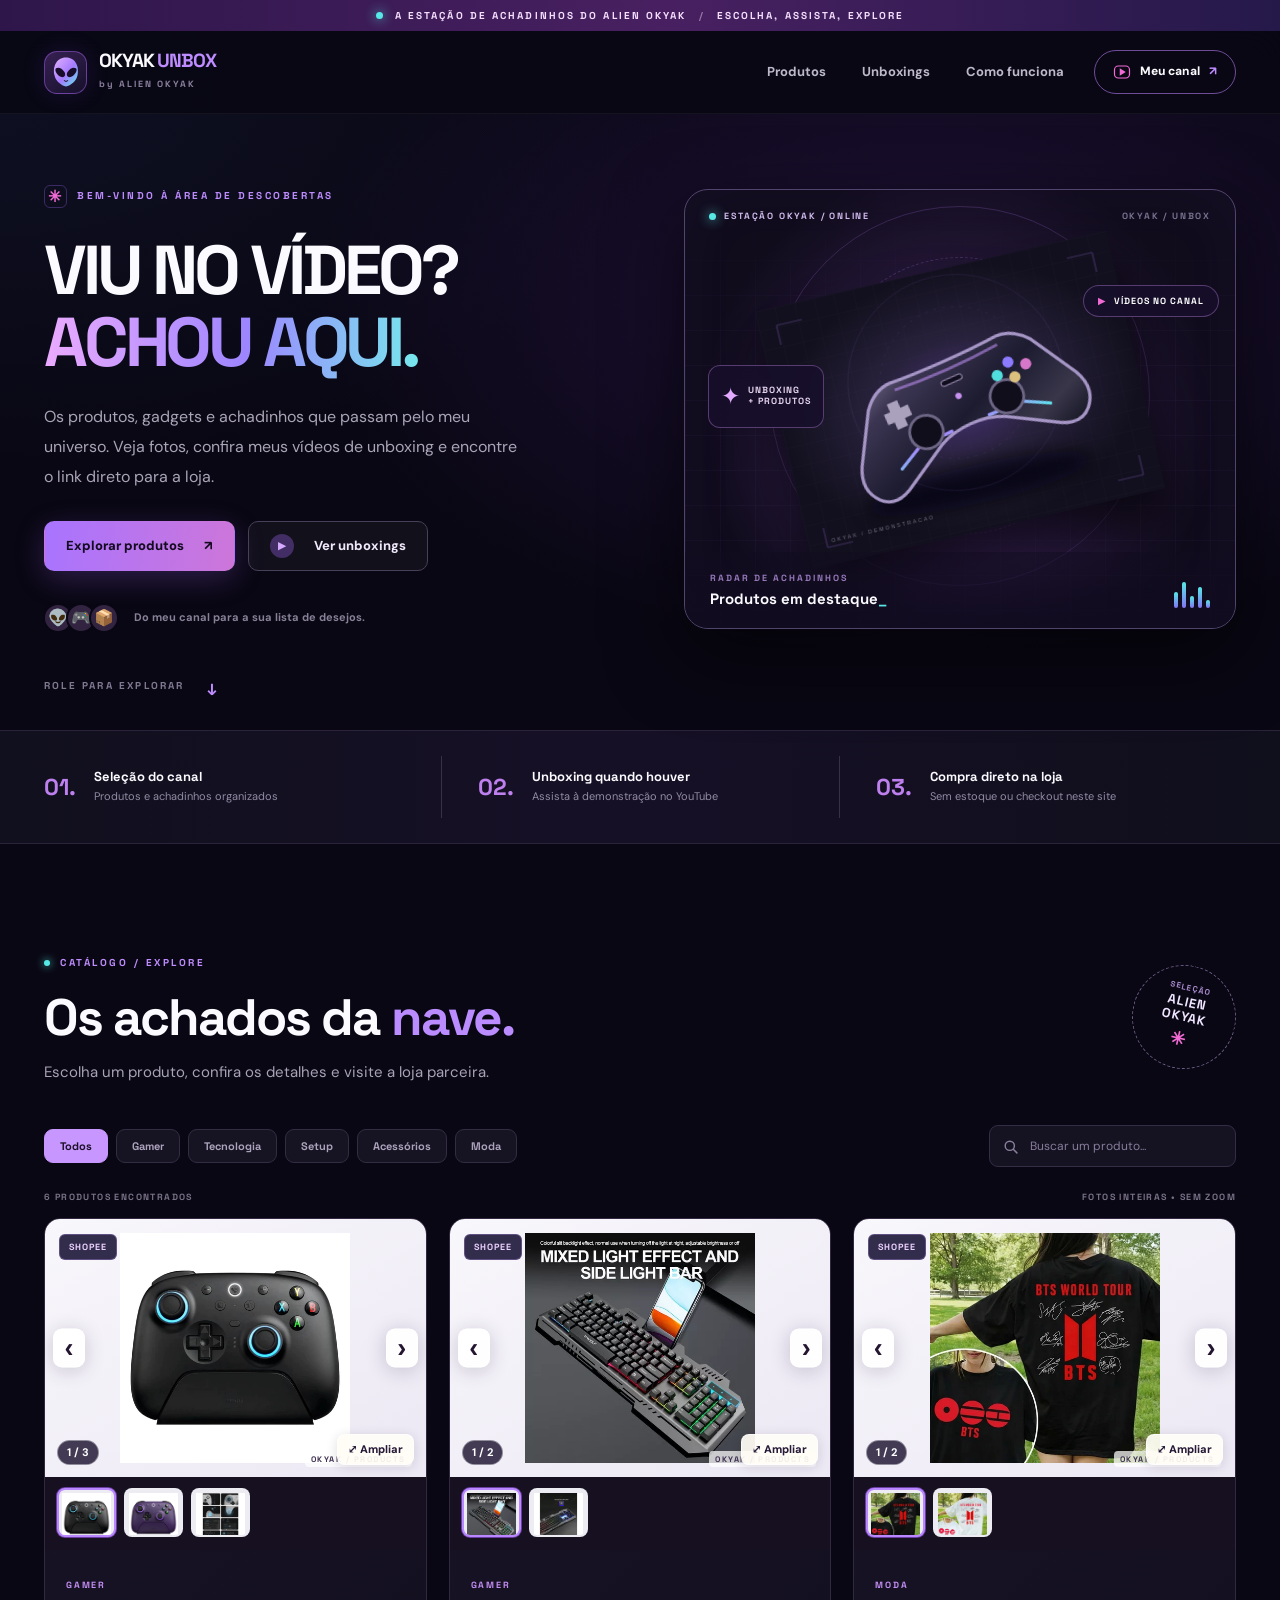
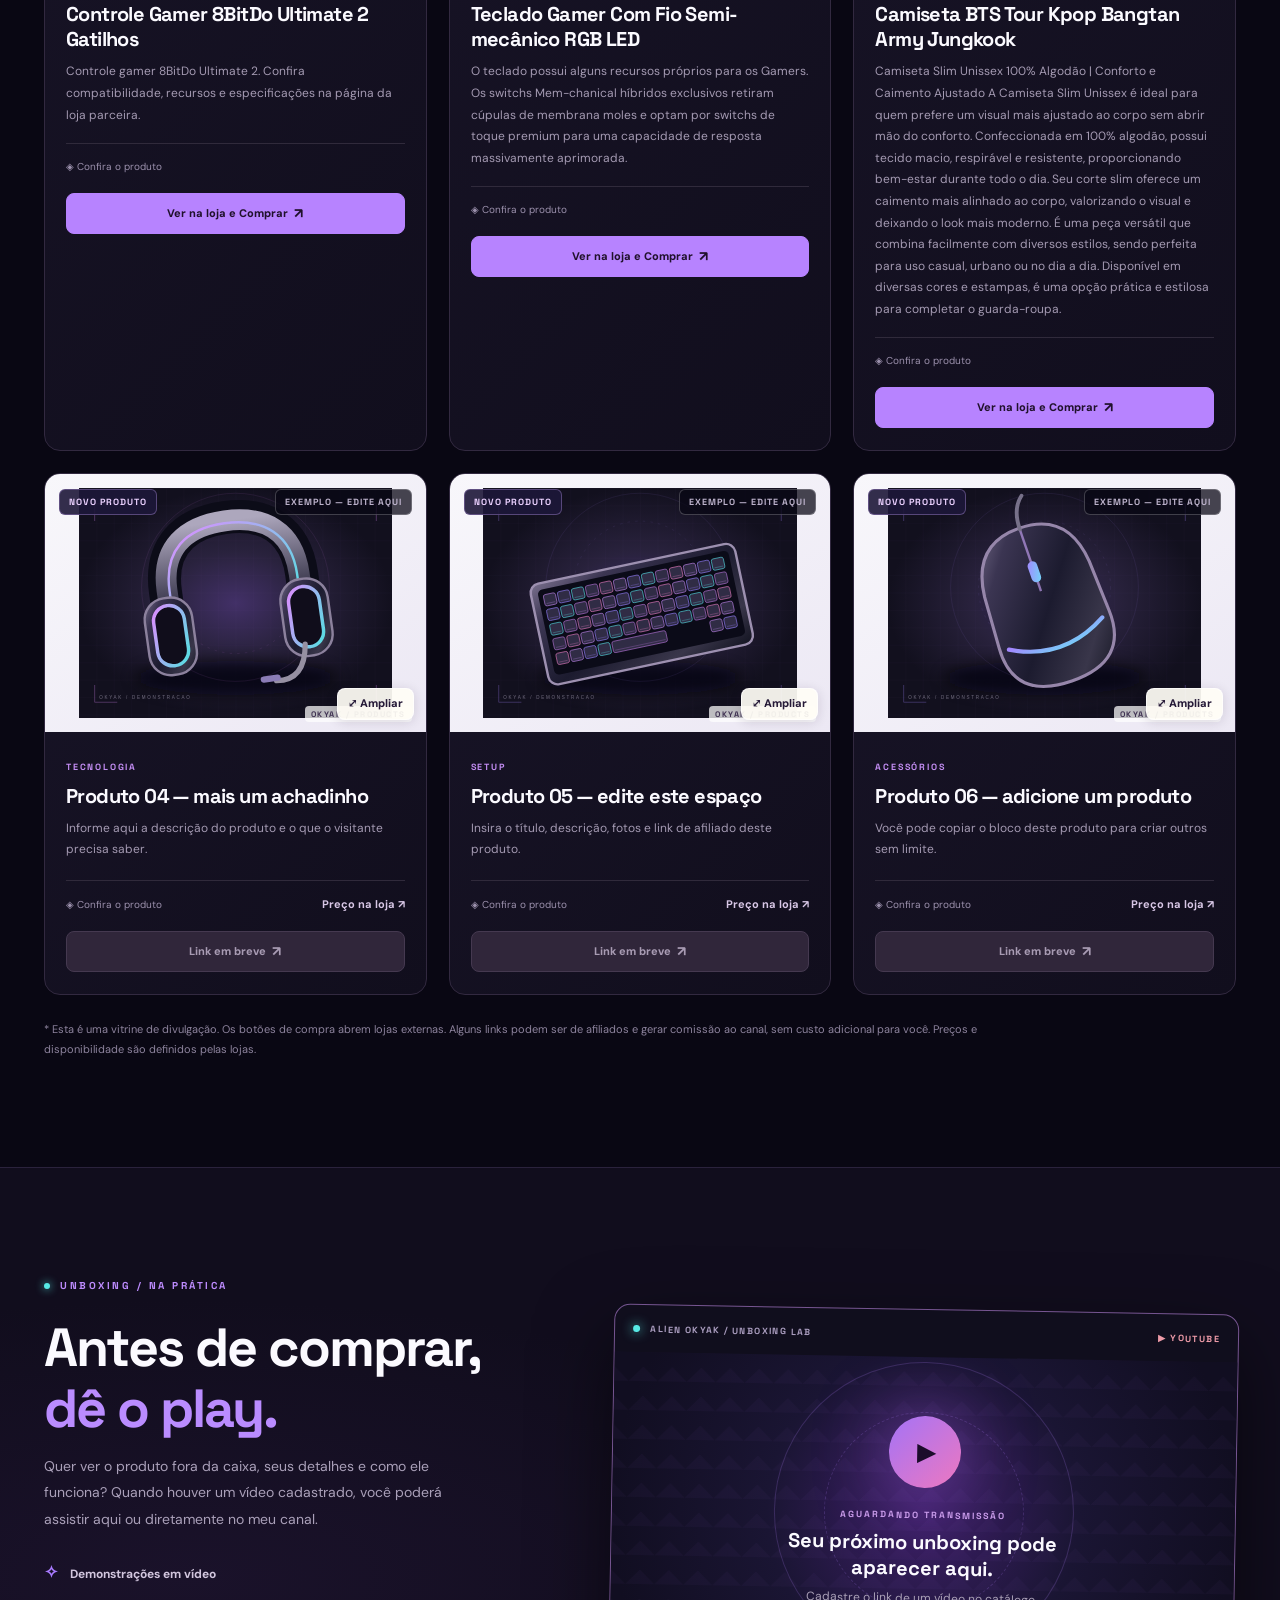
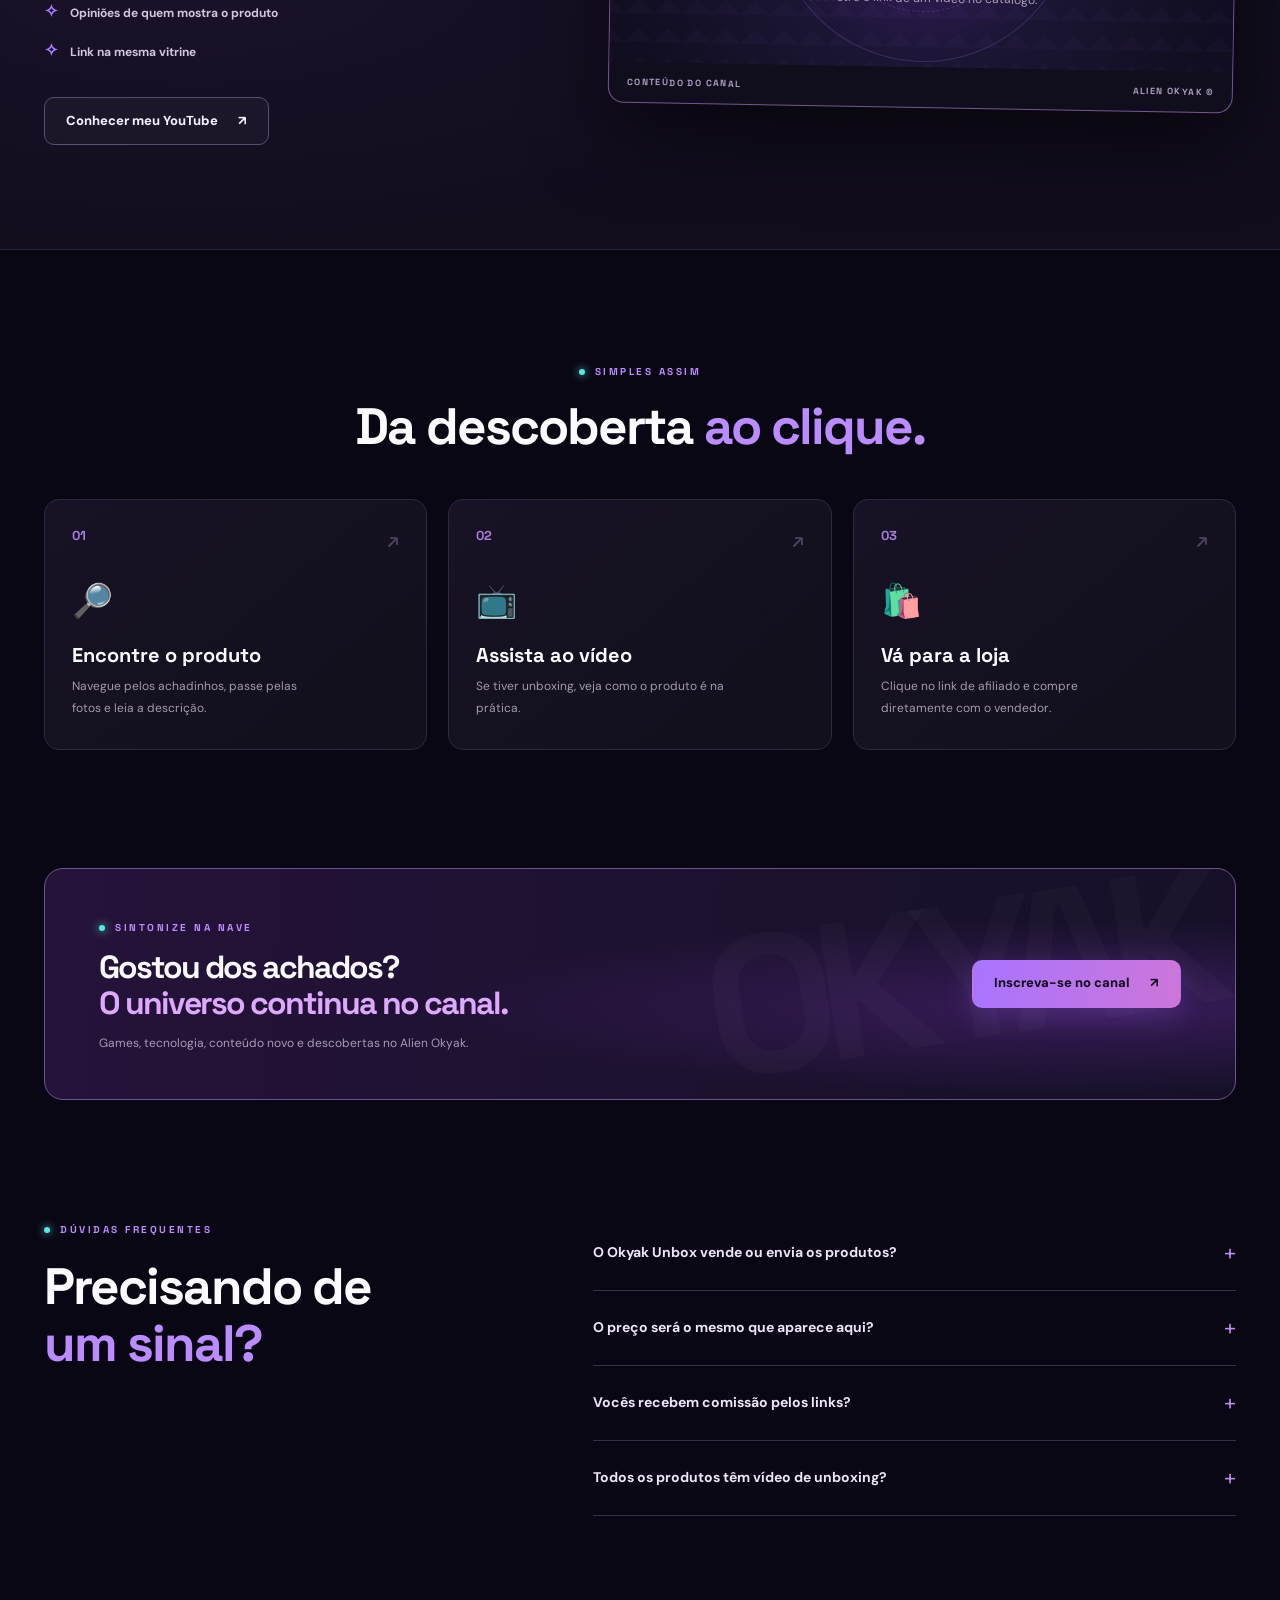
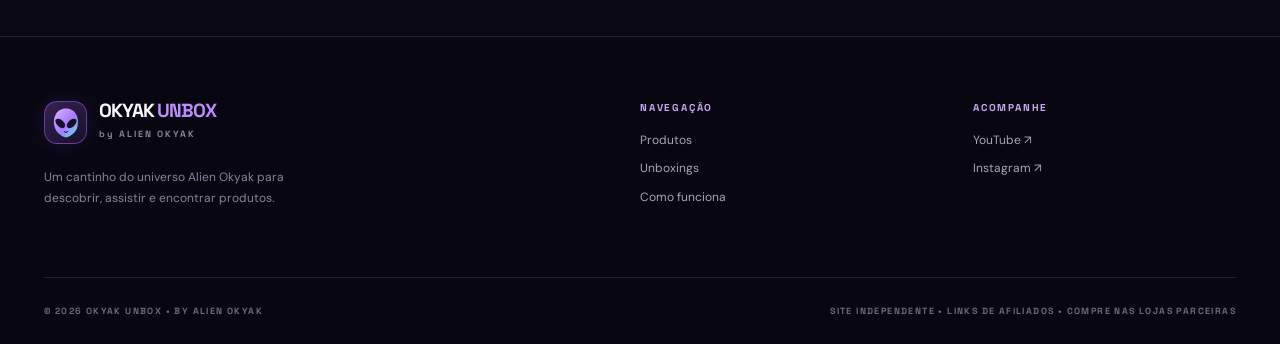
==== index.html @ 64c7e893 "Change product categories in index.html" ====
<!DOCTYPE html>
<html lang="pt-BR">
<head>
  <meta charset="UTF-8">
  <meta name="viewport" content="width=device-width, initial-scale=1.0">
  <meta name="theme-color" content="#090713">
  <meta name="description" content="Okyak Unbox, a vitrine de achadinhos, gadgets e produtos do canal Alien Okyak. Veja as fotos, assista aos unboxings e acesse as lojas parceiras.">
  <meta property="og:title" content="Okyak Unbox — Viu no vídeo? Achou aqui.">
  <meta property="og:description" content="Fotos, reviews, unboxings e links dos produtos do universo Alien Okyak.">
  <meta property="og:type" content="website">
  <link rel="icon" href="assets/icon.svg" type="image/svg+xml">
  <link rel="preconnect" href="https://fonts.googleapis.com">
  <link rel="preconnect" href="https://fonts.gstatic.com" crossorigin>
  <link href="https://fonts.googleapis.com/css2?family=DM+Sans:wght@400;500;600;700;800&family=Space+Grotesk:wght@400;500;600;700&display=swap" rel="stylesheet">
  <link rel="stylesheet" href="style.css">
  <title>Okyak Unbox — by Alien Okyak</title>
</head>
<body>
  <a class="skip" href="#produtos">Ir para os produtos</a>
  <div class="topline"><span class="live-dot"></span> A ESTAÇÃO DE ACHADINHOS DO ALIEN OKYAK <span class="topline-sep">/</span> ESCOLHA, ASSISTA, EXPLORE</div>

  <header class="header" id="inicio">
    <div class="shell header-inner">
      <a href="#inicio" class="brand" aria-label="Okyak Unbox — início">
        <span class="brand-mark"><img src="assets/icon.svg" alt="" aria-hidden="true"></span>
        <span class="brand-type"><strong>OKYAK<span>UNBOX</span></strong><small>by ALIEN OKYAK</small></span>
      </a>
      <nav class="nav" aria-label="Navegação principal">
        <a href="#produtos">Produtos</a><a href="#videos">Unboxings</a><a href="#como-funciona">Como funciona</a>
      </nav>
      <a class="header-cta" href="https://www.youtube.com/@Alien_Okyak" target="_blank" rel="noopener noreferrer" aria-label="Visitar canal Alien Okyak no YouTube"><svg viewBox="0 0 24 24" aria-hidden="true"><path d="m9 7 8 5-8 5z" fill="currentColor"/><rect x="2" y="4" width="20" height="16" rx="5" fill="none" stroke="currentColor" stroke-width="1.6"/></svg> Meu canal <span aria-hidden="true">↗</span></a>
      <button class="menu-toggle" type="button" aria-label="Abrir menu" aria-expanded="false" aria-controls="mobile-menu"><span></span><span></span><span></span></button>
    </div>
    <nav id="mobile-menu" class="mobile-menu" aria-label="Navegação para celulares" hidden>
      <a href="#produtos">Produtos</a><a href="#videos">Unboxings</a><a href="#como-funciona">Como funciona</a><a href="https://www.youtube.com/@Alien_Okyak" target="_blank" rel="noopener noreferrer">Meu canal ↗</a>
    </nav>
  </header>

  <main>
    <section class="hero shell">
      <div class="hero-copy">
        <div class="eyebrow"><span class="eyebrow-star">✳</span> BEM-VINDO À ÁREA DE DESCOBERTAS</div>
        <h1>VIU NO VÍDEO?<br><span>ACHOU AQUI.</span></h1>
        <p>Os produtos, gadgets e achadinhos que passam pelo meu universo. Veja fotos, confira meus vídeos de unboxing e encontre o link direto para a loja.</p>
        <div class="hero-actions"><a class="btn btn-primary" href="#produtos">Explorar produtos <span aria-hidden="true">↗</span></a><a class="btn btn-ghost" href="#videos"><span class="play-bubble">▶</span> Ver unboxings</a></div>
        <div class="hero-proof"><span class="mini-avatars"><span>👽</span><span>🎮</span><span>📦</span></span><span>Do meu canal para a sua lista de desejos.</span></div>
      </div>
      <div class="hero-art" aria-label="Ilustração de vitrine gamer">
        <div class="hero-orbit hero-orbit-1"></div><div class="hero-orbit hero-orbit-2"></div>
        <div class="hero-art-head"><span><i></i> ESTAÇÃO OKYAK / ONLINE</span><span>OKYAK / UNBOX</span></div>
        <div class="hero-product-glow"></div>
        <img class="hero-controller" src="assets/controle.svg" alt="Ilustração de controle gamer utilizada como demonstração">
        <span class="hero-float float-a">✦ <small>UNBOXING<br>+ PRODUTOS</small></span>
        <span class="hero-float float-b"><span>▶</span> VÍDEOS NO CANAL</span>
        <div class="hero-art-bottom"><div><small>RADAR DE ACHADINHOS</small><strong>Produtos em destaque<span class="blink">_</span></strong></div><div class="hero-signal"><span></span><span></span><span></span><span></span><span></span></div></div>
      </div>
      <div class="hero-scroll">ROLE PARA EXPLORAR <span aria-hidden="true">↓</span></div>
    </section>

    <section class="benefits-wrap"><div class="shell benefits" aria-label="Como esta vitrine funciona">
      <div class="benefit"><span class="benefit-icon">01.</span><div><strong>Seleção do canal</strong><small>Produtos e achadinhos organizados</small></div></div>
      <div class="benefit"><span class="benefit-icon">02.</span><div><strong>Unboxing quando houver</strong><small>Assista à demonstração no YouTube</small></div></div>
      <div class="benefit"><span class="benefit-icon">03.</span><div><strong>Compra direto na loja</strong><small>Sem estoque ou checkout neste site</small></div></div>
    </div></section>

    <section id="produtos" class="catalog-section shell">
      <div class="section-top"><div><span class="section-kicker"><span></span> CATÁLOGO / EXPLORE</span><h2>Os achados da <em>nave.</em></h2><p>Escolha um produto, confira os detalhes e visite a loja parceira.</p></div><div class="top-stamp">SELEÇÃO<br><strong>ALIEN<br>OKYAK</strong><span>✳</span></div></div>
      <div class="catalog-bar"><div class="categories" id="categories" role="group" aria-label="Filtrar por categoria"></div><label class="search"><svg viewBox="0 0 24 24" aria-hidden="true"><circle cx="11" cy="11" r="6.5" fill="none" stroke="currentColor" stroke-width="2"/><path d="m16 16 5 5" stroke="currentColor" stroke-width="2" stroke-linecap="round"/></svg><input id="search" type="search" placeholder="Buscar um produto..." aria-label="Buscar produto"></label></div>
      <div class="catalog-meta"><span id="result-count">Carregando catálogo...</span><span>FOTOS INTEIRAS • SEM ZOOM</span></div>
      <!-- ==================================================================
           ✅ COMO ADICIONAR OU EDITAR PRODUTOS — AQUI NO index.html

           EXISTEM 6 PRODUTOS PRONTOS ABAIXO (1 controle + 5 espaços).
           1) FOTO PRINCIPAL: altere src="assets/foto.webp"
           2) FOTOS EXTRAS: preencha os src="" vazios (2, 3 e 4).
              Campos vazios serão ignorados automaticamente!
           3) VÍDEO: adicione data-youtube="https://www.youtube.com/watch?v=..."
              Sem vídeo? mantenha data-youtube="".
           4) TÍTULO: altere <h3>...</h3>
           5) DESCRIÇÃO: altere <p>...</p> dentro de .product-body
           6) LINK AFILIADO: altere href="https://..." em .buy-link
           7) CATEGORIA: altere data-category e .product-category juntos.
               Opções fixas: Gamer, Tecnologia, Setup, Acessórios ou Moda.
               O botão Todos exibe todos os produtos.
           8) ADICIONAR MAIS PRODUTOS: copie um artigo <article class="product-card">
              inteiro até </article> e cole depois do último produto.

           Outra opção: use editor.html para editar e baixar novo index.html.
           As imagens ficam inteiras — SEM ZOOM e SEM CORTAR.
           ================================================================== -->
      <div id="product-grid" class="product-grid" aria-live="polite">
        <!-- =====================================================
             PRODUTO 01 — EDITE OS CAMPOS ABAIXO
             VÍDEO DO YOUTUBE (opcional): data-youtube="https://youtu.be/ID"
             CATEGORIA / FILTRO: data-category="Gamer"
             ===================================================== -->
        <article class="product-card" data-category="Gamer" data-youtube="">
          <div class="product-gallery">
            <div class="product-image">
              <div class="gallery-slides">
                <!-- FOTO PRINCIPAL: coloque o arquivo na pasta assets/ -->
                <div class="gallery-slide"><img src="assets/controle 8bitdo ultimate2.webp" alt="Foto principal: Controle Gamer 8BitDo Ultimate 2 Gatilhos" loading="lazy"></div>
                <!-- FOTOS EXTRAS: preencha src="" e elas entrarão na galeria.
                     Se não preencher, esses espaços NÃO aparecerão no site. -->
                <div class="gallery-slide"><img src="assets/controle8bitdoulti2roxo.webp" alt="Foto 2 — Controle Gamer 8BitDo Ultimate 2 Gatilhos" loading="lazy"></div>
                <div class="gallery-slide"><img src="assets/configure8bitdoulti2.webp" alt="Foto 3 — Controle Gamer 8BitDo Ultimate 2 Gatilhos" loading="lazy"></div>
                <div class="gallery-slide"><img src="" alt="Foto 4 — Controle Gamer 8BitDo Ultimate 2 Gatilhos" loading="lazy"></div>
                <!-- Para 5ª foto ou mais: copie uma linha gallery-slide acima. -->
              </div>
              <div class="card-overlays">
                <span class="card-badge">SHOPEE</span>
                
              </div>
              <div class="card-bottom-hint">OKYAK / PRODUCTS</div>
            </div>
          </div>
          <div class="product-body">
            <span class="product-category">Gamer</span>
            <!-- TÍTULO DO PRODUTO -->
            <h3>Controle Gamer 8BitDo Ultimate 2 Gatilhos</h3>
            <!-- DESCRIÇÃO DO PRODUTO -->
            <p>Controle gamer 8BitDo Ultimate 2. Confira compatibilidade, recursos e especificações na página da loja parceira.</p>
            <div class="product-details">
              <span class="product-video-status">◈ Confira o produto</span>
              <span><!--colocar preço--></span>
            </div>
            <div class="product-actions">
              <!-- LINK DE AFILIADO: preencha href="https://..." -->
              <a class="buy-link" href="https://s.shopee.com.br/LoTQQzcUs" target="_blank" rel="noopener noreferrer sponsored">Ver na loja e Comprar <span class="external-arrow">↗</span></a>
              <!-- Este botão aparece apenas quando data-youtube for preenchido -->
              <button class="watch-link" type="button" hidden>▶ Ver vídeo</button>
            </div>
          </div>
        </article>

        <!-- =====================================================
             PRODUTO 02 — EDITE OS CAMPOS ABAIXO
             VÍDEO DO YOUTUBE (opcional): data-youtube="https://youtu.be/ID"
             CATEGORIA / FILTRO: data-category="Tecnologia"
             ===================================================== -->
        <article class="product-card" data-category="Gamer" data-youtube="">
          <div class="product-gallery">
            <div class="product-image">
              <div class="gallery-slides">
                <!-- FOTO PRINCIPAL: coloque o arquivo na pasta assets/ -->
                <div class="gallery-slide"><img src="assets/TecladoGamer12rgb.webp" alt="Foto principal: Produto 02 — cadastre seu achadinho" loading="lazy"></div>
                <!-- FOTOS EXTRAS: preencha src="" e elas entrarão na galeria.
                     Se não preencher, esses espaços NÃO aparecerão no site. -->
                <div class="gallery-slide"><img src="assets/TecladoGamer13rgb.webp" alt="Foto 2 — Produto 02 — cadastre seu achadinho" loading="lazy"></div>
                <div class="gallery-slide"><img src="" alt="Foto 3 — Produto 02 — cadastre seu achadinho" loading="lazy"></div>
                <div class="gallery-slide"><img src="" alt="Foto 4 — Produto 02 — cadastre seu achadinho" loading="lazy"></div>
                <!-- Para 5ª foto ou mais: copie uma linha gallery-slide acima. -->
              </div>
              <div class="card-overlays">
                <span class="card-badge">SHOPEE</span>
                <!--<span class="card-demo">EXEMPLO — EDITE AQUI</span>-->
              </div>
              <div class="card-bottom-hint">OKYAK / PRODUCTS</div>
            </div>
          </div>
          <div class="product-body">
            <span class="product-category">Gamer</span>
            <!-- TÍTULO DO PRODUTO -->
            <h3>Teclado Gamer Com Fio Semi-mecânico RGB LED</h3>
            <!-- DESCRIÇÃO DO PRODUTO -->
            <p>O teclado possui alguns recursos próprios para os Gamers. Os switchs Mem-chanical híbridos exclusivos retiram cúpulas de membrana moles e optam por switchs de toque premium para uma capacidade de resposta massivamente aprimorada.</p>
            <div class="product-details">
              <span class="product-video-status">◈ Confira o produto</span>
              <span><!--colocar preço--></span>
            </div>
            <div class="product-actions">
              <!-- LINK DE AFILIADO: preencha href="https://..." -->
              <a class="buy-link" href="https://s.shopee.com.br/3VlVNkzHSZ" target="_blank" rel="noopener noreferrer sponsored">Ver na loja e Comprar <span class="external-arrow">↗</span></a>
              <!-- Este botão aparece apenas quando data-youtube for preenchido -->
              <button class="watch-link" type="button" hidden>▶ Ver vídeo</button>
            </div>
          </div>
        </article>

        <!-- =====================================================
             PRODUTO 03 — EDITE OS CAMPOS ABAIXO
             VÍDEO DO YOUTUBE (opcional): data-youtube="https://youtu.be/ID"
             CATEGORIA / FILTRO: data-category="Gamer"
             ===================================================== -->
        <article class="product-card" data-category="Moda" data-youtube="">
          <div class="product-gallery">
            <div class="product-image">
              <div class="gallery-slides">
                <!-- FOTO PRINCIPAL: coloque o arquivo na pasta assets/ -->
                <div class="gallery-slide"><img src="assets/camisabts01.webp" alt="Foto principal: Produto 03 — seu próximo unboxing" loading="lazy"></div>
                <!-- FOTOS EXTRAS: preencha src="" e elas entrarão na galeria.
                     Se não preencher, esses espaços NÃO aparecerão no site. -->
                <div class="gallery-slide"><img src="assets/camisabts02.webp" alt="Foto 2 — Produto 03 — seu próximo unboxing" loading="lazy"></div>
                <div class="gallery-slide"><img src="" alt="Foto 3 — Produto 03 — seu próximo unboxing" loading="lazy"></div>
                <div class="gallery-slide"><img src="" alt="Foto 4 — Produto 03 — seu próximo unboxing" loading="lazy"></div>
                <!-- Para 5ª foto ou mais: copie uma linha gallery-slide acima. -->
              </div>
              <div class="card-overlays">
                <span class="card-badge">SHOPEE</span>
                <!--<span class="card-demo">EXEMPLO — EDITE AQUI</span>-->
              </div>
              <div class="card-bottom-hint">OKYAK / PRODUCTS</div>
            </div>
          </div>
          <div class="product-body">
            <span class="product-category">Moda</span>
            <!-- TÍTULO DO PRODUTO -->
            <h3>Camiseta BTS Tour Kpop Bangtan Army Jungkook</h3>
            <!-- DESCRIÇÃO DO PRODUTO -->
            <p>Camiseta Slim Unissex 100% Algodão | Conforto e Caimento Ajustado
                A Camiseta Slim Unissex é ideal para quem prefere um visual mais ajustado ao corpo sem abrir mão do conforto. Confeccionada em 100% algodão, possui tecido macio, respirável e resistente, proporcionando bem-estar durante todo o dia.
                Seu corte slim oferece um caimento mais alinhado ao corpo, valorizando o visual e deixando o look mais moderno. É uma peça versátil que combina facilmente com diversos estilos, sendo perfeita para uso casual, urbano ou no dia a dia.
                Disponível em diversas cores e estampas, é uma opção prática e estilosa para completar o guarda-roupa.</p>
            <div class="product-details">
              <span class="product-video-status">◈ Confira o produto</span>
              <span><!--colocar preço--></span>
            </div>
            <div class="product-actions">
              <!-- LINK DE AFILIADO: preencha href="https://..." -->
              <a class="buy-link" href="https://s.shopee.com.br/3qOLrFps3Z" target="_blank" rel="noopener noreferrer sponsored">Ver na loja e Comprar<span class="external-arrow">↗</span></a>
              <!-- Este botão aparece apenas quando data-youtube for preenchido -->
              <button class="watch-link" type="button" hidden>▶ Ver vídeo</button>
            </div>
          </div>
        </article>

        <!-- =====================================================
             PRODUTO 04 — EDITE OS CAMPOS ABAIXO
             VÍDEO DO YOUTUBE (opcional): data-youtube="https://youtu.be/ID"
             CATEGORIA / FILTRO: data-category="Tecnologia"
             ===================================================== -->
        <article class="product-card" data-category="Tecnologia" data-youtube="">
          <div class="product-gallery">
            <div class="product-image">
              <div class="gallery-slides">
                <!-- FOTO PRINCIPAL: coloque o arquivo na pasta assets/ -->
                <div class="gallery-slide"><img src="assets/headset.svg" alt="Foto principal: Produto 04 — mais um achadinho" loading="lazy"></div>
                <!-- FOTOS EXTRAS: preencha src="" e elas entrarão na galeria.
                     Se não preencher, esses espaços NÃO aparecerão no site. -->
                <div class="gallery-slide"><img src="" alt="Foto 2 — Produto 04 — mais um achadinho" loading="lazy"></div>
                <div class="gallery-slide"><img src="" alt="Foto 3 — Produto 04 — mais um achadinho" loading="lazy"></div>
                <div class="gallery-slide"><img src="" alt="Foto 4 — Produto 04 — mais um achadinho" loading="lazy"></div>
                <!-- Para 5ª foto ou mais: copie uma linha gallery-slide acima. -->
              </div>
              <div class="card-overlays">
                <span class="card-badge">NOVO PRODUTO</span>
                <span class="card-demo">EXEMPLO — EDITE AQUI</span>
              </div>
              <div class="card-bottom-hint">OKYAK / PRODUCTS</div>
            </div>
          </div>
          <div class="product-body">
            <span class="product-category">Tecnologia</span>
            <!-- TÍTULO DO PRODUTO -->
            <h3>Produto 04 — mais um achadinho</h3>
            <!-- DESCRIÇÃO DO PRODUTO -->
            <p>Informe aqui a descrição do produto e o que o visitante precisa saber.</p>
            <div class="product-details">
              <span class="product-video-status">◈ Confira o produto</span>
              <span>Preço na loja ↗</span>
            </div>
            <div class="product-actions">
              <!-- LINK DE AFILIADO: preencha href="https://..." -->
              <a class="buy-link" href="" target="_blank" rel="noopener noreferrer sponsored">Ver na loja <span class="external-arrow">↗</span></a>
              <!-- Este botão aparece apenas quando data-youtube for preenchido -->
              <button class="watch-link" type="button" hidden>▶ Ver vídeo</button>
            </div>
          </div>
        </article>

        <!-- =====================================================
             PRODUTO 05 — EDITE OS CAMPOS ABAIXO
             VÍDEO DO YOUTUBE (opcional): data-youtube="https://youtu.be/ID"
             CATEGORIA / FILTRO: data-category="Setup"
             ===================================================== -->
        <article class="product-card" data-category="Setup" data-youtube="">
          <div class="product-gallery">
            <div class="product-image">
              <div class="gallery-slides">
                <!-- FOTO PRINCIPAL: coloque o arquivo na pasta assets/ -->
                <div class="gallery-slide"><img src="assets/teclado.svg" alt="Foto principal: Produto 05 — edite este espaço" loading="lazy"></div>
                <!-- FOTOS EXTRAS: preencha src="" e elas entrarão na galeria.
                     Se não preencher, esses espaços NÃO aparecerão no site. -->
                <div class="gallery-slide"><img src="" alt="Foto 2 — Produto 05 — edite este espaço" loading="lazy"></div>
                <div class="gallery-slide"><img src="" alt="Foto 3 — Produto 05 — edite este espaço" loading="lazy"></div>
                <div class="gallery-slide"><img src="" alt="Foto 4 — Produto 05 — edite este espaço" loading="lazy"></div>
                <!-- Para 5ª foto ou mais: copie uma linha gallery-slide acima. -->
              </div>
              <div class="card-overlays">
                <span class="card-badge">NOVO PRODUTO</span>
                <span class="card-demo">EXEMPLO — EDITE AQUI</span>
              </div>
              <div class="card-bottom-hint">OKYAK / PRODUCTS</div>
            </div>
          </div>
          <div class="product-body">
            <span class="product-category">Setup</span>
            <!-- TÍTULO DO PRODUTO -->
            <h3>Produto 05 — edite este espaço</h3>
            <!-- DESCRIÇÃO DO PRODUTO -->
            <p>Insira o título, descrição, fotos e link de afiliado deste produto.</p>
            <div class="product-details">
              <span class="product-video-status">◈ Confira o produto</span>
              <span>Preço na loja ↗</span>
            </div>
            <div class="product-actions">
              <!-- LINK DE AFILIADO: preencha href="https://..." -->
              <a class="buy-link" href="" target="_blank" rel="noopener noreferrer sponsored">Ver na loja <span class="external-arrow">↗</span></a>
              <!-- Este botão aparece apenas quando data-youtube for preenchido -->
              <button class="watch-link" type="button" hidden>▶ Ver vídeo</button>
            </div>
          </div>
        </article>

        <!-- =====================================================
             PRODUTO 06 — EDITE OS CAMPOS ABAIXO
             VÍDEO DO YOUTUBE (opcional): data-youtube="https://youtu.be/ID"
             CATEGORIA / FILTRO: data-category="Acessórios"
             ===================================================== -->
        <article class="product-card" data-category="Acessórios" data-youtube="">
          <div class="product-gallery">
            <div class="product-image">
              <div class="gallery-slides">
                <!-- FOTO PRINCIPAL: coloque o arquivo na pasta assets/ -->
                <div class="gallery-slide"><img src="assets/mouse.svg" alt="Foto principal: Produto 06 — adicione um produto" loading="lazy"></div>
                <!-- FOTOS EXTRAS: preencha src="" e elas entrarão na galeria.
                     Se não preencher, esses espaços NÃO aparecerão no site. -->
                <div class="gallery-slide"><img src="" alt="Foto 2 — Produto 06 — adicione um produto" loading="lazy"></div>
                <div class="gallery-slide"><img src="" alt="Foto 3 — Produto 06 — adicione um produto" loading="lazy"></div>
                <div class="gallery-slide"><img src="" alt="Foto 4 — Produto 06 — adicione um produto" loading="lazy"></div>
                <!-- Para 5ª foto ou mais: copie uma linha gallery-slide acima. -->
              </div>
              <div class="card-overlays">
                <span class="card-badge">NOVO PRODUTO</span>
                <span class="card-demo">EXEMPLO — EDITE AQUI</span>
              </div>
              <div class="card-bottom-hint">OKYAK / PRODUCTS</div>
            </div>
          </div>
          <div class="product-body">
            <span class="product-category">Acessórios</span>
            <!-- TÍTULO DO PRODUTO -->
            <h3>Produto 06 — adicione um produto</h3>
            <!-- DESCRIÇÃO DO PRODUTO -->
            <p>Você pode copiar o bloco deste produto para criar outros sem limite.</p>
            <div class="product-details">
              <span class="product-video-status">◈ Confira o produto</span>
              <span>Preço na loja ↗</span>
            </div>
            <div class="product-actions">
              <!-- LINK DE AFILIADO: preencha href="https://..." -->
              <a class="buy-link" href="" target="_blank" rel="noopener noreferrer sponsored">Ver na loja <span class="external-arrow">↗</span></a>
              <!-- Este botão aparece apenas quando data-youtube for preenchido -->
              <button class="watch-link" type="button" hidden>▶ Ver vídeo</button>
            </div>
          </div>
        </article>

        <!-- +++ ESPAÇO PARA PRODUTO 07, 08, 09... +++
             Para criar o produto 07, copie um dos artigos acima,
             do início <article ...> até o fim </article>, e cole AQUI. -->
      </div>
      <div id="empty-state" class="empty-state" hidden><span>🛸</span><h3>Nenhum sinal encontrado</h3><p>Não encontramos produtos para essa busca.</p><button class="btn btn-outline" id="clear-filters" type="button">Limpar filtros</button></div>
      <p class="disclosure-inline">* Esta é uma vitrine de divulgação. Os botões de compra abrem lojas externas. Alguns links podem ser de afiliados e gerar comissão ao canal, sem custo adicional para você. Preços e disponibilidade são definidos pelas lojas.</p>
    </section>

    <section class="video-section" id="videos"><div class="shell video-layout"><div class="video-left"><span class="section-kicker"><span></span> UNBOXING / NA PRÁTICA</span><h2>Antes de comprar,<br><em>dê o play.</em></h2><p>Quer ver o produto fora da caixa, seus detalhes e como ele funciona? Quando houver um vídeo cadastrado, você poderá assistir aqui ou diretamente no meu canal.</p><div class="video-perks"><span><b>✧</b> Demonstrações em vídeo</span><span><b>✧</b> Opiniões de quem mostra o produto</span><span><b>✧</b> Link na mesma vitrine</span></div><a href="https://www.youtube.com/@Alien_Okyak/videos" target="_blank" rel="noopener noreferrer" class="btn btn-outline">Conhecer meu YouTube <span aria-hidden="true">↗</span></a></div><div class="video-showcase"><div class="video-showcase-head"><span><i></i> ALIEN OKYAK / UNBOXING LAB</span><span>▶ YOUTUBE</span></div><div class="video-stage" id="featured-video"><span class="stage-orbit stage-orbit-1"></span><span class="stage-orbit stage-orbit-2"></span><div class="stage-inner"><div class="stage-play">▶</div><small>AGUARDANDO TRANSMISSÃO</small><strong>Seu próximo unboxing pode aparecer aqui.</strong><span>Cadastre o link de um vídeo no catálogo.</span></div></div><div class="video-showcase-foot"><span>CONTEÚDO DO CANAL</span><span>ALIEN OKYAK ©</span></div></div></div></section>

    <section id="como-funciona" class="how shell"><div class="how-header"><span class="section-kicker"><span></span> SIMPLES ASSIM</span><h2>Da descoberta <em>ao clique.</em></h2></div><div class="steps"><article class="step"><span class="step-number">01 <b>↗</b></span><div class="step-emoji">🔎</div><h3>Encontre o produto</h3><p>Navegue pelos achadinhos, passe pelas fotos e leia a descrição.</p></article><article class="step"><span class="step-number">02 <b>↗</b></span><div class="step-emoji">📺</div><h3>Assista ao vídeo</h3><p>Se tiver unboxing, veja como o produto é na prática.</p></article><article class="step"><span class="step-number">03 <b>↗</b></span><div class="step-emoji">🛍️</div><h3>Vá para a loja</h3><p>Clique no link de afiliado e compre diretamente com o vendedor.</p></article></div></section>

    <section class="channel-promo shell"><div class="channel-bg">OKYAK</div><div><span class="section-kicker"><span></span> SINTONIZE NA NAVE</span><h2>Gostou dos achados?<br><em>O universo continua no canal.</em></h2><p>Games, tecnologia, conteúdo novo e descobertas no Alien Okyak.</p></div><a href="https://www.youtube.com/@Alien_Okyak" class="btn btn-primary" target="_blank" rel="noopener noreferrer">Inscreva-se no canal <span>↗</span></a></section>

    <section class="faq shell"><div><span class="section-kicker"><span></span> DÚVIDAS FREQUENTES</span><h2>Precisando de<br><em>um sinal?</em></h2></div><div class="faq-list"><details><summary>O Okyak Unbox vende ou envia os produtos?<span>+</span></summary><p>Não. Este site funciona como uma vitrine de divulgação. O pagamento, o estoque, o frete e a entrega são de responsabilidade da loja acessada pelo link.</p></details><details><summary>O preço será o mesmo que aparece aqui?<span>+</span></summary><p>O preço e a disponibilidade podem mudar. Sempre confirme o valor final, o frete e as condições na página da loja antes de comprar.</p></details><details><summary>Vocês recebem comissão pelos links?<span>+</span></summary><p>Alguns links são de afiliados. Se você comprar por eles, o canal pode receber uma comissão, sem acréscimo no preço por causa deste site.</p></details><details><summary>Todos os produtos têm vídeo de unboxing?<span>+</span></summary><p>Não. O botão de vídeo aparece somente quando existe um link do YouTube cadastrado para aquele produto. Alguns itens podem ter apenas fotos e informações.</p></details></div></section>
  </main>

  <footer class="footer"><div class="shell footer-main"><div><a href="#inicio" class="brand footer-brand"><span class="brand-mark"><img src="assets/icon.svg" alt=""></span><span class="brand-type"><strong>OKYAK<span>UNBOX</span></strong><small>by ALIEN OKYAK</small></span></a><p>Um cantinho do universo Alien Okyak para descobrir, assistir e encontrar produtos.</p></div><div class="footer-links"><strong>NAVEGAÇÃO</strong><a href="#produtos">Produtos</a><a href="#videos">Unboxings</a><a href="#como-funciona">Como funciona</a></div><div class="footer-links"><strong>ACOMPANHE</strong><a href="https://www.youtube.com/@Alien_Okyak" target="_blank" rel="noopener noreferrer">YouTube ↗</a><a href="https://www.instagram.com/alienokyak/" target="_blank" rel="noopener noreferrer">Instagram ↗</a></div></div><div class="shell footer-bottom"><span>© <span id="year"></span> OKYAK UNBOX • BY ALIEN OKYAK</span><span>SITE INDEPENDENTE • LINKS DE AFILIADOS • COMPRE NAS LOJAS PARCEIRAS</span></div></footer>

  <dialog id="video-dialog" class="video-dialog" aria-label="Vídeo de unboxing"><div class="dialog-header"><strong id="dialog-title">Unboxing</strong><button id="close-dialog" type="button" aria-label="Fechar vídeo">×</button></div><div class="dialog-video" id="dialog-video"></div><p>Vídeo incorporado do YouTube. O conteúdo pertence ao canal indicado no vídeo.</p></dialog>

  <!-- VISUALIZADOR DE FOTOS — sem zoom e sem corte, inclusive no celular. -->
  <dialog id="photo-dialog" class="photo-dialog" aria-label="Visualizar fotos do produto">
    <div class="photo-dialog-header"><strong id="photo-dialog-title">Foto do produto</strong><button id="close-photo" type="button" aria-label="Fechar foto">×</button></div>
    <div class="photo-dialog-main">
      <button class="photo-dialog-arrow" id="photo-prev" type="button" aria-label="Foto anterior">‹</button>
      <!-- Visor contido: a imagem nunca passa dos limites disponíveis -->
      <div class="photo-stage">
        <img id="photo-dialog-img" src="assets/produto.svg" alt="Foto completa do produto">
      </div>
      <button class="photo-dialog-arrow" id="photo-next" type="button" aria-label="Próxima foto">›</button>
    </div>
    <div class="photo-dialog-footer" id="photo-dialog-count">1 / 1</div>
  </dialog>
  <!-- Produtos editáveis no próprio index.html. Alternativamente, use editor.html. -->
  <script src="app.js"></script>
</body>
</html>
---- style.css ----
:root{--bg:#090713;--bg2:#0d0a19;--paper:#111021;--paper2:#181429;--stroke:#28243b;--muted:#a29bb8;--muted2:#79718e;--white:#fbfaff;--lilac:#be8cff;--violet:#8c59ff;--pink:#f26bd5;--cyan:#57e9e5;--orange:#ffd184;--radius:18px}
*{box-sizing:border-box}html{scroll-behavior:smooth;scroll-padding-top:90px}body{margin:0;background:var(--bg);color:var(--white);font:15px/1.6 'DM Sans',sans-serif;overflow-x:hidden}body::before{content:"";position:absolute;top:0;left:0;right:0;height:830px;background:radial-gradient(ellipse at 72% 36%,#4522765e,transparent 48%),radial-gradient(ellipse at 0% 10%,#151d386b,transparent 37%);pointer-events:none;z-index:-1}a{color:inherit;text-decoration:none}button,input{font:inherit}button{cursor:pointer}button:disabled{cursor:not-allowed}img{max-width:100%;display:block}::selection{background:var(--violet);color:white}.shell{width:min(1220px,calc(100% - 88px));margin-inline:auto}.skip{position:absolute;left:-9999px;top:10px;background:#fff;color:#111;padding:10px;z-index:100}.skip:focus{left:15px}.topline{height:31px;background:linear-gradient(90deg,#2e164a,#482061 52%,#25194a);display:flex;align-items:center;justify-content:center;gap:12px;font-family:'Space Grotesk';font-size:10px;font-weight:700;letter-spacing:2.1px;color:#f5dfff}.topline-sep{opacity:.45}.live-dot,.video-showcase-head i,.hero-art-head i{display:inline-block;width:7px;height:7px;border-radius:50%;background:var(--cyan);box-shadow:0 0 12px var(--cyan)}.header{position:sticky;top:0;background:#090713dd;backdrop-filter:blur(18px);-webkit-backdrop-filter:blur(18px);border-bottom:1px solid #ffffff0c;z-index:50}.header-inner{height:82px;display:flex;align-items:center;justify-content:space-between;gap:30px}.brand{display:inline-flex;align-items:center;gap:12px;flex-shrink:0}.brand-mark{width:43px;height:43px;border-radius:13px;display:grid;place-items:center;background:linear-gradient(145deg,#372052,#16112b);border:1px solid #b468ff77;box-shadow:0 0 23px #8c59ff22}.brand-mark img{width:34px}.brand-type strong{display:block;font:800 19px/1 'Space Grotesk',sans-serif;letter-spacing:-1px}.brand-type strong span{color:var(--lilac);margin-left:3px}.brand-type small{font:700 9px/1.3 'Space Grotesk';color:#8c809e;letter-spacing:2px}.nav{display:flex;gap:36px;align-items:center;margin-left:auto}.nav a{font-size:13px;color:#beb8cb;font-weight:700;transition:color .2s}.nav a:hover{color:white}.header-cta{display:inline-flex;align-items:center;gap:9px;border:1px solid #704d98;border-radius:999px;font-size:12px;font-weight:800;padding:11px 18px;white-space:nowrap}.header-cta:hover{background:#351c4e}.header-cta svg{height:18px;width:18px;color:var(--pink)}.header-cta span{color:var(--lilac)}.menu-toggle{display:none}.mobile-menu{display:none}.hero{min-height:616px;display:grid;grid-template-columns:1fr .96fr;align-items:center;position:relative;gap:66px;padding-top:70px;padding-bottom:96px}.eyebrow,.section-kicker{display:inline-flex;align-items:center;gap:10px;font:700 10px/1.4 'Space Grotesk';letter-spacing:2.5px;color:var(--lilac)}.eyebrow-star{width:23px;height:23px;display:grid;place-items:center;border:1px solid #9b65f455;border-radius:6px;color:var(--pink);font-size:16px}.hero h1{font:700 clamp(48px,5.4vw,83px)/1.04 'Space Grotesk',sans-serif;letter-spacing:-4.2px;margin:26px 0 24px;white-space:nowrap}.hero h1 span{background:linear-gradient(90deg,#e8a9ff 2%,#9d85ff 54%,#77e7ed);color:transparent;background-clip:text;-webkit-background-clip:text}.hero-copy>p{max-width:480px;color:#aaa4b8;font-size:16px;line-height:1.85;margin:0 0 30px}.hero-actions{display:flex;gap:13px;flex-wrap:wrap}.btn{min-height:48px;border-radius:10px;padding:12px 21px;display:inline-flex;align-items:center;justify-content:center;gap:20px;font-size:13px;font-weight:800;border:1px solid transparent;transition:transform .2s,box-shadow .2s,background .2s}.btn:hover:not(:disabled){transform:translateY(-2px)}.btn-primary{background:linear-gradient(100deg,#a874ff,#cd76d9);color:#140b20;box-shadow:0 8px 30px #aa66ff3c}.btn-primary:hover{box-shadow:0 10px 40px #aa66ff72}.btn-ghost{background:#ffffff09;border-color:#474058;color:#f0e8fb}.btn-ghost:hover{background:#ffffff12}.btn-outline{background:#ffffff07;border-color:#5c4c74;color:#f4effc}.btn-outline:hover{background:#312342}.play-bubble{display:grid;place-items:center;width:24px;height:24px;border-radius:50%;background:#422d65;color:#d6abff;font-size:10px}.hero-proof{display:flex;gap:15px;align-items:center;margin-top:32px;color:#888098;font-size:11px;font-weight:700}.mini-avatars{display:flex;padding-left:6px}.mini-avatars span{width:30px;height:30px;display:grid;place-items:center;background:#322441;border:2px solid var(--bg);border-radius:50%;margin-left:-7px;font-size:16px}.hero-art{height:440px;position:relative;background:radial-gradient(circle at 50% 52%,#473b71 0,#241737 38%,#100c1c 72%);border:1px solid #51456d;border-radius:24px;overflow:hidden;box-shadow:0 25px 75px #0009,inset 0 0 65px #ba6aff0a}.hero-art::before{content:"";position:absolute;inset:0;background-image:linear-gradient(#a78aff0a 1px,transparent 1px),linear-gradient(90deg,#a78aff0a 1px,transparent 1px);background-size:35px 35px;mask-image:linear-gradient(to bottom,transparent,#000 40%);pointer-events:none}.hero-art-head{position:absolute;top:20px;left:24px;right:24px;display:flex;justify-content:space-between;font:700 9px 'Space Grotesk';letter-spacing:1.8px;color:#cfbbec;z-index:2}.hero-art-head span:first-child{display:flex;align-items:center;gap:8px}.hero-art-head span:last-child{color:#77708f}.hero-orbit{border:1px solid #b97dff33;position:absolute;left:50%;top:47%;transform:translate(-50%,-50%);border-radius:50%;width:380px;height:380px}.hero-orbit-2{width:278px;height:278px;border-style:dashed;border-color:#a377e844}.hero-product-glow{position:absolute;top:50%;left:50%;width:245px;height:145px;transform:translate(-50%,-15%);border-radius:50%;background:#a25dff80;filter:blur(65px)}.hero-controller{width:360px;height:310px;object-fit:contain;position:absolute;top:55px;left:50%;transform:translateX(-50%) rotate(-13deg);filter:drop-shadow(0 30px 25px #000b);z-index:1}.hero-float{position:absolute;z-index:2;backdrop-filter:blur(12px);background:#180f2ccc;border:1px solid #8d65ae8a;color:white}.float-a{left:23px;top:175px;border-radius:12px;padding:12px;display:flex;align-items:center;gap:8px;color:#e3a9ff;font-size:23px}.float-a small{font:700 9px/1.3 'Space Grotesk';letter-spacing:1px;color:#e4d3ef}.float-b{right:16px;top:95px;border-radius:999px;padding:9px 14px;font:700 9px 'Space Grotesk';letter-spacing:1px;display:flex;align-items:center;gap:8px}.float-b span{color:var(--pink)}.hero-art-bottom{position:absolute;bottom:0;left:0;right:0;padding:20px 25px;background:linear-gradient(0deg,#100b1fec,#100b1e77);display:flex;align-items:end;justify-content:space-between;z-index:2}.hero-art-bottom small{display:block;color:#9678bb;font:700 9px 'Space Grotesk';letter-spacing:2px}.hero-art-bottom strong{font:700 15px 'Space Grotesk';margin-top:5px;display:block}.blink{color:var(--cyan)}.hero-signal{display:flex;align-items:end;gap:4px;height:27px}.hero-signal span{width:4px;background:linear-gradient(var(--cyan),#8274f5);border-radius:4px;height:16px}.hero-signal span:nth-child(2){height:26px}.hero-signal span:nth-child(3){height:12px}.hero-signal span:nth-child(4){height:21px}.hero-signal span:nth-child(5){height:8px}.hero-scroll{position:absolute;bottom:30px;left:0;display:flex;gap:22px;color:#817992;font:700 10px 'Space Grotesk';letter-spacing:2.2px}.hero-scroll span{color:var(--lilac);font-size:16px}.benefits-wrap{background:linear-gradient(90deg,#11101e,#161026 48%,#100f1c);border-top:1px solid #2b2339;border-bottom:1px solid #2b2339}.benefits{min-height:112px;display:grid;grid-template-columns:repeat(3,1fr);align-items:center}.benefit{display:flex;align-items:center;gap:18px;padding:12px 28px 12px 0}.benefit+.benefit{border-left:1px solid #383044;padding-left:36px}.benefit-icon{font:700 23px 'Space Grotesk';color:#bd80ee}.benefit strong{display:block;font:700 13px 'Space Grotesk'}.benefit small{display:block;color:#928ba4;font-size:11px;margin-top:3px}.catalog-section{padding-top:105px;padding-bottom:108px}.section-top{display:flex;justify-content:space-between;align-items:center}.section-kicker>span{width:6px;height:6px;background:var(--cyan);border-radius:50%;box-shadow:0 0 8px var(--cyan)}h2{font:700 clamp(33px,4vw,52px)/1.12 'Space Grotesk';letter-spacing:-2px;margin:16px 0 14px}h2 em{font-style:normal;color:#ba8cff}.section-top p{color:#a9a2b8;margin:0}.top-stamp{height:104px;width:104px;border:1px dashed #6c5a85;border-radius:50%;display:flex;flex-direction:column;align-items:center;justify-content:center;transform:rotate(13deg);color:#ab8cd1;text-align:center;font:700 8px/1.5 'Space Grotesk';letter-spacing:1.4px}.top-stamp strong{font-size:13px;line-height:1.1;color:#eee4ff;letter-spacing:1px;margin:2px}.top-stamp span{font-size:18px;color:var(--pink)}.catalog-bar{margin-top:41px;display:flex;align-items:center;justify-content:space-between;gap:16px}.categories{display:flex;flex-wrap:wrap;gap:8px}.category-btn{border:1px solid #332d43;background:#161322;color:#aba2bb;padding:9px 15px;border-radius:9px;font:700 11px 'Space Grotesk';transition:all .2s}.category-btn:hover{color:white;border-color:#8d6eb9}.category-btn.active{color:#1d1027;background:#c797ff;border-color:#c797ff}.search{width:247px;height:42px;display:flex;align-items:center;gap:9px;padding:0 12px;border:1px solid #342d46;background:#151222;border-radius:9px;color:#8c809d}.search:focus-within{border-color:#ae81dc}.search svg{width:17px;height:17px;flex-shrink:0}.search input{background:transparent;color:#fff;border:0;outline:0;min-width:0;width:100%;font-size:12px}.search input::placeholder{color:#877d9a}.catalog-meta{display:flex;justify-content:space-between;gap:16px;color:#797188;font:700 9px 'Space Grotesk';letter-spacing:1.4px;margin-top:24px;margin-bottom:15px}.product-grid{display:grid;grid-template-columns:repeat(3,minmax(0,1fr));gap:22px}.product-card{min-width:0;background:linear-gradient(135deg,#181427,#110e1d);border:1px solid #322940;border-radius:16px;overflow:hidden;transition:transform .25s,border-color .25s,box-shadow .25s}.product-card:hover{transform:translateY(-5px);border-color:#74569b;box-shadow:0 16px 40px #0007}.product-image{height:223px;background:radial-gradient(circle at 50% 34%,#3c3155,#1c192b 60%,#151321);position:relative;overflow:hidden;display:flex;align-items:center;justify-content:center}.product-image::after{content:"";position:absolute;inset:0;background:linear-gradient(to top,#16102077,transparent 35%);pointer-events:none}.product-image img{width:100%;height:100%;object-fit:cover;transition:transform .4s}.product-card:hover .product-image img{transform:scale(1.06)}.card-overlays{position:absolute;inset:15px 14px auto 14px;display:flex;justify-content:space-between;gap:7px;z-index:1}.card-badge{background:#1d1839e6;border:1px solid #76609caa;color:#ebd1ff;border-radius:6px;padding:6px 9px;font:700 9px 'Space Grotesk';letter-spacing:1px}.card-demo{background:#090815bd;border:1px solid #ffffff38;color:#bcb2cb;border-radius:6px;padding:6px 9px;font:700 9px 'Space Grotesk';letter-spacing:1px}.card-bottom-hint{position:absolute;right:14px;bottom:12px;font:700 8px 'Space Grotesk';letter-spacing:1.5px;color:#e1d0f0;z-index:2}.product-body{padding:21px 21px 22px}.product-category{font:700 9px 'Space Grotesk';letter-spacing:1.8px;color:#c38df3;text-transform:uppercase}.product-body h3{font:700 20px/1.25 'Space Grotesk';letter-spacing:-.6px;margin:7px 0 9px}.product-body p{font-size:12px;color:#a49ab2;line-height:1.8;min-height:45px;margin:0}.product-details{display:flex;align-items:center;justify-content:space-between;margin:17px 0 18px;padding-top:15px;border-top:1px solid #302a3b;gap:10px}.product-details span:first-child{font-size:10px;color:#9c91ad}.product-details span:last-child{font-size:11px;color:#d8c7e6;font-weight:700;text-align:right}.product-actions{display:flex;gap:9px}.product-actions a,.product-actions button{min-height:40px;border-radius:8px;display:flex;justify-content:center;align-items:center;gap:6px;padding:8px 12px;font-size:11px;font-weight:800;white-space:nowrap}.buy-link{flex:1;background:#b783ff;color:#20112c;border:1px solid #b783ff;transition:background .2s}.buy-link:not(.disabled):hover{background:#dbb5ff}.buy-link.disabled{background:#30263a;border-color:#453950;color:#a89bb3;cursor:not-allowed}.watch-link{background:#252037;color:#e9dbfa;border:1px solid #4d3d69}.watch-link:hover{background:#382b50}.external-arrow{font-size:14px}.product-no-video{display:flex;align-items:center;gap:6px;font-size:10px;color:#847c91;padding:0 4px}.empty-state{margin:20px auto 0;padding:60px 30px;border:1px dashed #4b395a;border-radius:15px;text-align:center;color:#a8a0b8}.empty-state>span{font-size:48px}.empty-state h3{color:white;font:700 24px 'Space Grotesk'}.empty-state p{margin-bottom:22px}.disclosure-inline{margin:25px 0 0;color:#8d839d;font-size:11px;line-height:1.8;max-width:950px}.video-section{background:radial-gradient(ellipse at 15% 60%,#331f4e44,transparent 48%),#110d1d;border-block:1px solid #2a223c}.video-layout{display:grid;grid-template-columns:.85fr 1.15fr;gap:105px;align-items:center;padding-top:104px;padding-bottom:104px}.video-left h2{font-size:clamp(36px,4.2vw,56px);margin-top:22px}.video-left>p{font-size:14px;color:#aaa0b9;line-height:1.9;max-width:405px}.video-perks{display:flex;flex-direction:column;gap:12px;margin:26px 0 33px}.video-perks span{font-size:12px;color:#d2c6de;font-weight:700}.video-perks b{color:#a97bff;font-size:17px;margin-right:9px}.video-showcase{border:1px solid #765591;border-radius:16px;overflow:hidden;box-shadow:0 30px 75px #0008;background:#100e1d;transform:rotate(1deg)}.video-showcase-head,.video-showcase-foot{height:47px;display:flex;justify-content:space-between;align-items:center;padding:0 18px;font:700 9px 'Space Grotesk';letter-spacing:1.4px;color:#a99cbe}.video-showcase-head i{margin-right:7px}.video-showcase-head>span:last-child{color:#ee9ba8}.video-stage{height:310px;position:relative;overflow:hidden;display:grid;place-items:center;background:radial-gradient(circle at 50% 50%,#3e2069 0,#1a1533 45%,#110e21 90%)}.video-stage::before{content:"";position:absolute;inset:0;background-image:linear-gradient(45deg,#b577ff08 25%,transparent 25%),linear-gradient(-45deg,#b577ff08 25%,transparent 25%);background-size:29px 29px}.stage-orbit{position:absolute;border:1px solid #b281ff33;border-radius:50%;width:300px;height:300px}.stage-orbit-2{width:200px;height:200px;border-style:dashed}.stage-inner{position:relative;z-index:1;display:flex;align-items:center;flex-direction:column;text-align:center;gap:8px;padding:25px}.stage-play{height:72px;width:72px;display:grid;place-items:center;border-radius:50%;background:linear-gradient(135deg,#a473f6,#ed78c0);color:#1b0c2b;box-shadow:0 0 70px #bb6bff80;font-size:25px;padding-left:5px;margin-bottom:13px}.stage-inner small{font:700 9px 'Space Grotesk';letter-spacing:2px;color:#c99bea}.stage-inner strong{font:700 20px 'Space Grotesk';max-width:350px}.stage-inner>span{font-size:12px;color:#aaa0b7}.video-stage iframe{width:100%;height:100%;border:0;position:absolute;inset:0;z-index:2}.video-thumb{position:absolute;inset:0;border:0;width:100%;height:100%;cursor:pointer;background:#171126;z-index:2}.video-thumb img{width:100%;height:100%;object-fit:cover;opacity:.64}.video-thumb::after{content:"▶";display:grid;place-items:center;position:absolute;left:50%;top:50%;transform:translate(-50%,-50%);width:75px;height:75px;border-radius:50%;font-size:28px;padding-left:4px;background:#cc85f7;color:#1c0b29;box-shadow:0 0 40px #ba65fa80}.video-showcase-foot{height:40px}.how{padding-top:108px;padding-bottom:118px}.how-header{text-align:center}.how-header h2{margin-bottom:43px}.steps{display:grid;grid-template-columns:repeat(3,1fr);gap:21px}.step{padding:27px 27px 29px;border:1px solid #30283f;border-radius:15px;background:linear-gradient(140deg,#171225,#11101b)}.step-number{display:flex;justify-content:space-between;color:#ab7bdf;font:700 13px 'Space Grotesk'}.step-number b{font-size:20px;font-weight:500;color:#4c425f}.step-emoji{font-size:33px;margin:22px 0 15px}.step h3{font:700 20px 'Space Grotesk';margin:0 0 8px}.step p{color:#a59aae;font-size:12px;line-height:1.8;margin:0;max-width:250px}.channel-promo{min-height:232px;padding:45px 54px;border:1px solid #70528e;border-radius:19px;background:radial-gradient(ellipse at 90% 60%,#6d2fa360,transparent 45%),linear-gradient(95deg,#251339,#151028);display:flex;align-items:center;justify-content:space-between;gap:30px;position:relative;overflow:hidden}.channel-bg{position:absolute;right:2%;top:-20px;pointer-events:none;transform:rotate(-9deg);font:700 195px 'Space Grotesk';letter-spacing:-20px;color:#ffffff06}.channel-promo>div:not(.channel-bg),.channel-promo>a{z-index:1}.channel-promo h2{font-size:32px;margin:12px 0}.channel-promo h2 em{color:#dfa8ff}.channel-promo p{margin:0;color:#a89ab8;font-size:12px}.channel-promo .btn{flex-shrink:0}.faq{display:grid;grid-template-columns:.8fr 1.2fr;gap:120px;padding-top:116px;padding-bottom:120px}.faq h2{margin-top:18px}.faq-list details{border-bottom:1px solid #383042;padding:0 0 1px}.faq-list summary{list-style:none;cursor:pointer;display:flex;justify-content:space-between;align-items:center;gap:16px;padding:19px 0;color:#ede5f5;font-size:14px;font-weight:700}.faq-list summary::-webkit-details-marker{display:none}.faq-list summary span{font-size:22px;color:#c188f4;font-weight:400;transition:transform .2s}.faq-list details[open] summary span{transform:rotate(45deg)}.faq-list p{max-width:560px;color:#a79ab7;font-size:12px;line-height:1.9;margin:0 0 19px}.footer{background:#080711;border-top:1px solid #292138}.footer-main{display:grid;grid-template-columns:2fr 1fr 1fr;gap:70px;padding:64px 0 55px}.footer-brand .brand-mark{width:43px;height:43px}.footer-main>div:first-child p{font-size:12px;color:#8b809a;max-width:290px;line-height:1.8;margin-top:20px}.footer-links{display:flex;flex-direction:column;align-items:flex-start;gap:9px}.footer-links strong{font:700 10px 'Space Grotesk';letter-spacing:1.8px;color:#cba8f2;margin-bottom:8px}.footer-links a{font-size:12px;color:#aca2b9}.footer-links a:hover{color:white}.footer-bottom{border-top:1px solid #242033;min-height:67px;display:flex;justify-content:space-between;align-items:center;gap:15px;color:#70667c;font:700 9px 'Space Grotesk';letter-spacing:1.4px}.video-dialog{width:min(760px,calc(100% - 30px));max-height:calc(100% - 40px);padding:0;background:#120e20;border:1px solid #77539a;color:#f4edfa;border-radius:18px;box-shadow:0 40px 100px #000b}.video-dialog::backdrop{background:#020108d9;backdrop-filter:blur(7px)}.dialog-header{padding:16px 19px;display:flex;justify-content:space-between;align-items:center;gap:15px;font:700 16px 'Space Grotesk'}.dialog-header strong{overflow:hidden;text-overflow:ellipsis;white-space:nowrap}.dialog-header button{background:#332441;color:#fff;border:1px solid #71558c;border-radius:8px;font-size:24px;width:36px;height:36px;display:grid;place-items:center}.dialog-video{position:relative;aspect-ratio:16/9;background:#070611}.dialog-video iframe{position:absolute;inset:0;border:0;width:100%;height:100%}.video-dialog>p{padding:0 19px 11px;font-size:11px;color:#9d91ac}.no-items{color:#aaa}.nofocus:focus{outline:0}a:focus-visible,button:focus-visible,input:focus-visible,summary:focus-visible{outline:2px solid var(--cyan);outline-offset:3px}
@media(max-width:1060px){.shell{width:min(1100px,calc(100% - 52px))}.nav{gap:19px}.hero{gap:26px}.hero h1{font-size:clamp(44px,5.3vw,68px);letter-spacing:-3px}.video-layout{gap:50px}.float-a{left:10px}.hero-controller{width:340px}.product-grid{gap:13px}.product-body{padding:18px}.product-actions{flex-wrap:wrap}.watch-link{flex:1}}
@media(max-width:760px){.shell{width:calc(100% - 36px)}.topline{font-size:8px;letter-spacing:1px;gap:7px}.header-inner{height:70px}.nav,.header-cta{display:none}.menu-toggle{display:flex;flex-direction:column;gap:5px;align-items:center;justify-content:center;background:#241831;border:1px solid #55416b;border-radius:10px;height:39px;width:42px}.menu-toggle span{width:18px;height:2px;background:#dac3f1;border-radius:3px}.mobile-menu:not([hidden]){display:flex;flex-direction:column;gap:0;padding:2px 18px 14px;border-top:1px solid #2e2340;background:#100b1e}.mobile-menu a{display:block;padding:13px 4px;border-bottom:1px solid #2b2139;font-size:13px}.hero{min-height:0;grid-template-columns:1fr;padding-top:56px;padding-bottom:65px;gap:42px}.hero h1{font-size:clamp(48px,9vw,75px);letter-spacing:-3.4px}.hero-copy>p{max-width:570px}.hero-art{height:405px;max-width:590px;width:100%;margin:auto}.hero-scroll{display:none}.benefits{grid-template-columns:1fr;min-height:0;padding:13px 0}.benefit,.benefit+.benefit{padding:14px 0;border-left:0}.benefit+.benefit{border-top:1px solid #2f2941}.catalog-section{padding-top:75px;padding-bottom:70px}.top-stamp{display:none}.catalog-bar{flex-direction:column;align-items:stretch}.categories{gap:7px}.search{width:100%}.catalog-meta span:last-child{display:none}.product-grid{grid-template-columns:repeat(2,minmax(0,1fr));gap:13px}.product-image{height:185px}.video-layout{grid-template-columns:1fr;gap:35px;padding-top:75px;padding-bottom:75px}.video-showcase{max-width:600px;width:100%;margin:auto;transform:none}.how{padding-top:75px;padding-bottom:80px}.steps{grid-template-columns:1fr;gap:13px}.step{padding:21px 23px}.step-emoji{margin:10px 0;font-size:28px}.step p{max-width:none}.channel-promo{padding:30px;flex-direction:column;align-items:flex-start}.channel-promo h2{font-size:27px}.faq{grid-template-columns:1fr;gap:25px;padding-top:85px;padding-bottom:80px}.footer-main{gap:24px;grid-template-columns:1fr 1fr}.footer-main>div:first-child{grid-column:1/-1}.footer-bottom{flex-direction:column;justify-content:center;text-align:center;padding:17px 0}}
@media(max-width:500px){.brand-type strong{font-size:17px}.hero h1{font-size:clamp(41px,10vw,55px);letter-spacing:-2.8px}.hero-copy>p{font-size:14px}.hero-actions{gap:9px}.hero-actions .btn{padding:11px 14px;gap:10px;font-size:12px}.eyebrow{font-size:9px;letter-spacing:1.4px}.hero-art{height:340px}.hero-controller{width:300px;top:37px}.hero-orbit{width:300px;height:300px}.hero-orbit-2{width:210px;height:210px}.float-a{top:140px}.float-b{top:75px}.hero-art-bottom{padding:15px}.product-grid{grid-template-columns:1fr}.product-image{height:250px}.product-body h3{font-size:21px}.catalog-meta{letter-spacing:.5px}.video-stage{height:245px}.stage-inner strong{font-size:17px}.footer-main{gap:24px}h2{letter-spacing:-1.4px}.channel-promo h2{font-size:25px}}
@media(prefers-reduced-motion:reduce){*,*::before,*::after{scroll-behavior:auto!important;transition:none!important;animation:none!important}}

/* Elementos opcionais e cartões filtrados não devem aparecer. */
[hidden] { display: none !important; }
a.buy-link:not([href]), a.buy-link[href=""] { pointer-events:none; background:#30263a; border-color:#453950; color:#a89bb3; cursor:not-allowed; }


/* ================================================================
   GALERIA DE PRODUTOS — imagens completas SEM ZOOM/CORTE
   ================================================================ */
.product-gallery{width:100%;min-width:0;overflow:hidden;background:#171121}
.product-gallery .product-image{height:258px;background:linear-gradient(150deg,#f8f7fb,#ece8f4);overflow:hidden;position:relative;display:block}
.product-gallery .product-image::after{display:none}
.gallery-slides{width:100%;height:100%;position:relative}
.gallery-slide{position:absolute;inset:0;display:flex;align-items:center;justify-content:center;overflow:hidden}
.gallery-slide[hidden]{display:none!important}
.product-gallery .gallery-slide img{width:100%;height:100%;max-height:100%;object-fit:contain;object-position:center;display:block;transform:none!important;transition:none!important;padding:14px 24px}
.product-card:hover .product-gallery .gallery-slide img{transform:none!important}
.product-gallery .card-overlays{z-index:5;pointer-events:none}
.product-gallery .card-bottom-hint{z-index:5;color:#3f3152;background:#ffffffb8;border-radius:4px;padding:3px 6px;bottom:10px}
.gallery-arrow{position:absolute;top:50%;transform:translateY(-50%);z-index:8;border:1px solid #ffffffb9;color:#241631;background:#ffffffed;box-shadow:0 3px 20px #1c0d3833;width:32px;height:39px;display:grid;place-items:center;border-radius:9px;font:700 27px/1 Arial,sans-serif;transition:background .18s}
.gallery-arrow:hover{background:#e6d1fa}
.gallery-arrow.prev{left:8px}.gallery-arrow.next{right:8px}
.gallery-arrow[hidden],.gallery-strip[hidden],.gallery-counter[hidden]{display:none!important}
.gallery-counter{position:absolute;bottom:12px;left:12px;z-index:8;padding:3px 9px;background:#170d2bcc;border:1px solid #ffffff6b;color:#fff;border-radius:999px;font-size:11px;font-weight:700}
.gallery-strip{display:flex;align-items:center;gap:8px;padding:11px 12px 13px;min-height:70px;overflow:auto;scrollbar-width:thin;scrollbar-color:#785c91 #171122;background:#161020}
.gallery-thumb{flex:0 0 59px;width:59px;height:49px;background:#eeecf3;border:2px solid transparent;border-radius:8px;padding:3px;position:relative;overflow:hidden;display:grid;place-items:center}
.gallery-thumb[aria-current="true"]{border-color:#b987ff;box-shadow:0 0 0 1px #693ea0}
.gallery-thumb img{height:100%;width:100%;object-fit:contain;transform:none!important}
.gallery-thumb.video-thumb-mini{background:#322150;color:#fff;font:700 11px 'Space Grotesk',sans-serif;gap:1px}
.gallery-thumb.video-thumb-mini span{line-height:1.1;font-size:19px;color:#f2a5dd}
.gallery-video{background:radial-gradient(circle at 50% 50%,#41205b,#171125 70%)}
.gallery-video-cover{width:100%;height:100%;border:0;background:transparent;color:white;display:flex;flex-direction:column;justify-content:center;align-items:center;gap:8px;position:relative;padding:20px 12px;cursor:pointer}
.gallery-video-cover img{position:absolute!important;inset:0;width:100%!important;height:100%!important;padding:0!important;object-fit:cover!important;filter:brightness(.40)}
.gallery-video-cover .gallery-play{position:relative;z-index:2;background:linear-gradient(135deg,#a473f6,#eb88cb);color:#240e37;display:grid;place-items:center;border-radius:50%;height:58px;width:58px;font-size:22px;padding-left:4px;box-shadow:0 0 35px #12081890}
.gallery-video-cover strong{position:relative;z-index:2;font:700 12px 'Space Grotesk',sans-serif;letter-spacing:.3px}
.photo-zoom{position:absolute;bottom:12px;right:12px;z-index:8;padding:6px 10px;color:#261a38;background:#fffdf6ed;border:1px solid #ffffffb9;border-radius:8px;font-size:11px;font-weight:800;box-shadow:0 2px 12px #24152a24}
.photo-zoom[hidden]{display:none!important}
.photo-dialog{width:min(1050px,calc(100% - 24px));max-height:calc(100% - 28px);padding:0;background:#181223;color:#fff;border-radius:16px;border:1px solid #7b5e99;box-shadow:0 20px 80px #000c;overflow:hidden}
.photo-dialog::backdrop{background:#040209df;backdrop-filter:blur(6px)}
.photo-dialog-header{display:flex;align-items:center;justify-content:space-between;gap:18px;padding:11px 16px;min-height:54px;background:#181223}
.photo-dialog-header strong{white-space:nowrap;overflow:hidden;text-overflow:ellipsis;font:700 15px 'Space Grotesk',sans-serif}
.photo-dialog-header button{width:34px;height:34px;display:grid;place-items:center;border:1px solid #70518d;background:#38254e;color:white;border-radius:7px;font-size:24px}
.photo-dialog-main{height:min(72vh,720px);min-height:200px;display:grid;grid-template-columns:50px minmax(0,1fr) 50px;align-items:center;justify-items:center;background:#f3f1f6;overflow:hidden;padding:7px}
.photo-dialog-main img{width:100%;height:100%;object-fit:contain;min-width:0;max-height:100%}
.photo-dialog-arrow{height:48px;width:40px;background:#fff;border:1px solid #cac2d7;border-radius:8px;color:#3b2755;font-size:30px}
.photo-dialog-arrow:disabled{opacity:.28;cursor:not-allowed}
.photo-dialog-footer{text-align:center;padding:9px 15px;color:#cfc0e0;font-size:12px;font-weight:700}
@media(max-width:760px){.product-gallery .product-image{height:220px}.gallery-strip{gap:6px;padding:8px;min-height:62px}.gallery-thumb{flex-basis:49px;width:49px;height:44px}.gallery-arrow{height:37px;width:30px}.product-gallery .gallery-slide img{padding:10px 18px}.photo-dialog-main{grid-template-columns:37px minmax(0,1fr) 37px}.photo-dialog-arrow{width:34px}}
@media(max-width:500px){.product-gallery .product-image{height:290px}.gallery-thumb{flex-basis:56px;width:56px;height:48px}.photo-dialog-main{height:min(68vh,560px)}}

/* 2026 — imagem sempre inteira, sem efeito de zoom */
.product-gallery .gallery-slide:not(.gallery-video) img {
  object-fit: contain !important;
  object-position: center !important;
  transform: none !important;
  scale: 1 !important;
}
.product-card:hover .product-gallery .gallery-slide:not(.gallery-video) img {
  transform: none !important;
  scale: 1 !important;
}


/* ================================================================
   OKYAK UNBOX • VISUALIZADOR SEM ZOOM — CORREÇÃO DEFINITIVA
   A imagem ocupa a área disponível, mantendo toda a proporção.
   Mantém botões de navegação, fotos extras e vídeo do YouTube.
   ================================================================ */
.photo-dialog[open] {
  display: flex;
  flex-direction: column;
  width: min(1080px, calc(100vw - 24px));
  height: min(780px, calc(100dvh - 24px));
  max-width: calc(100vw - 24px);
  max-height: calc(100dvh - 24px);
  box-sizing: border-box;
  padding: 0;
  overflow: hidden;
}
.photo-dialog-header,
.photo-dialog-footer { flex: 0 0 auto; }
.photo-dialog-main {
  flex: 1 1 auto;
  display: grid;
  grid-template-columns: 48px minmax(0, 1fr) 48px;
  grid-template-rows: minmax(0, 1fr);
  align-items: center;
  justify-items: center;
  gap: 4px;
  width: 100%;
  height: auto;
  min-height: 0;
  max-height: none;
  overflow: hidden;
  box-sizing: border-box;
  padding: 10px;
  background: #f3f1f6;
}
.photo-stage {
  grid-column: 2;
  grid-row: 1;
  position: relative;
  align-self: stretch;
  width: 100%;
  height: 100%;
  min-width: 0;
  min-height: 0;
  overflow: hidden;
}
#photo-dialog-img {
  position: absolute;
  inset: 0;
  display: block;
  width: 100% !important;
  height: 100% !important;
  max-width: 100% !important;
  max-height: 100% !important;
  min-width: 0;
  min-height: 0;
  object-fit: contain !important;
  object-position: center center !important;
  transform: none !important;
  scale: 1 !important;
  transition: none !important;
  padding: 0 !important;
  margin: 0 !important;
  border: 0;
  cursor: default;
}
#photo-prev { grid-column: 1; grid-row: 1; }
#photo-next { grid-column: 3; grid-row: 1; }
.product-gallery .gallery-slide:not(.gallery-video) img {
  object-fit: contain !important;
  object-position: center !important;
  transform: none !important;
  cursor: zoom-in;
}
.product-card:hover .product-gallery .gallery-slide:not(.gallery-video) img {
  transform: none !important;
}
@media (max-width: 600px) {
  .photo-dialog[open] {
    width: calc(100vw - 12px);
    height: calc(100dvh - 16px);
    max-width: calc(100vw - 12px);
    max-height: calc(100dvh - 16px);
    border-radius: 12px;
  }
  .photo-dialog-main {
    grid-template-columns: 34px minmax(0, 1fr) 34px;
    gap: 2px;
    padding: 5px;
  }
  .photo-dialog-arrow { width: 32px; height: 44px; }
}
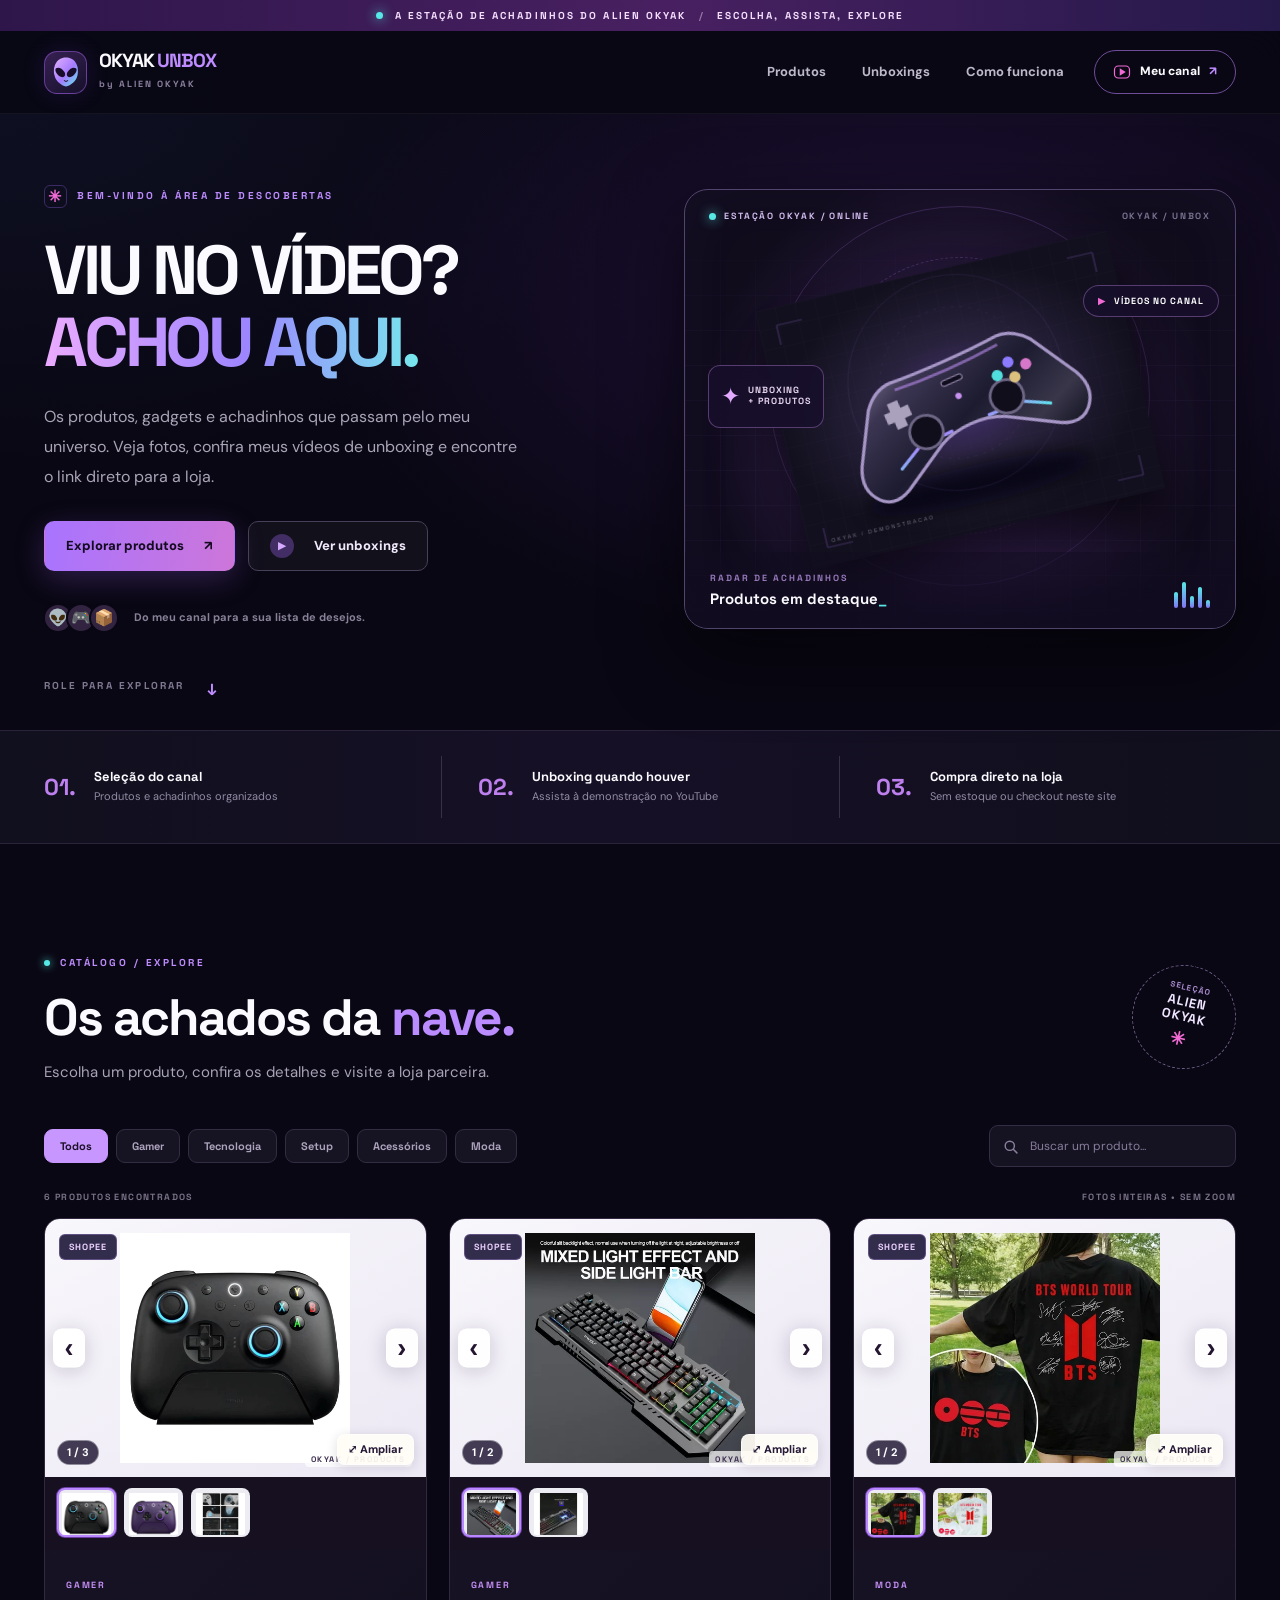
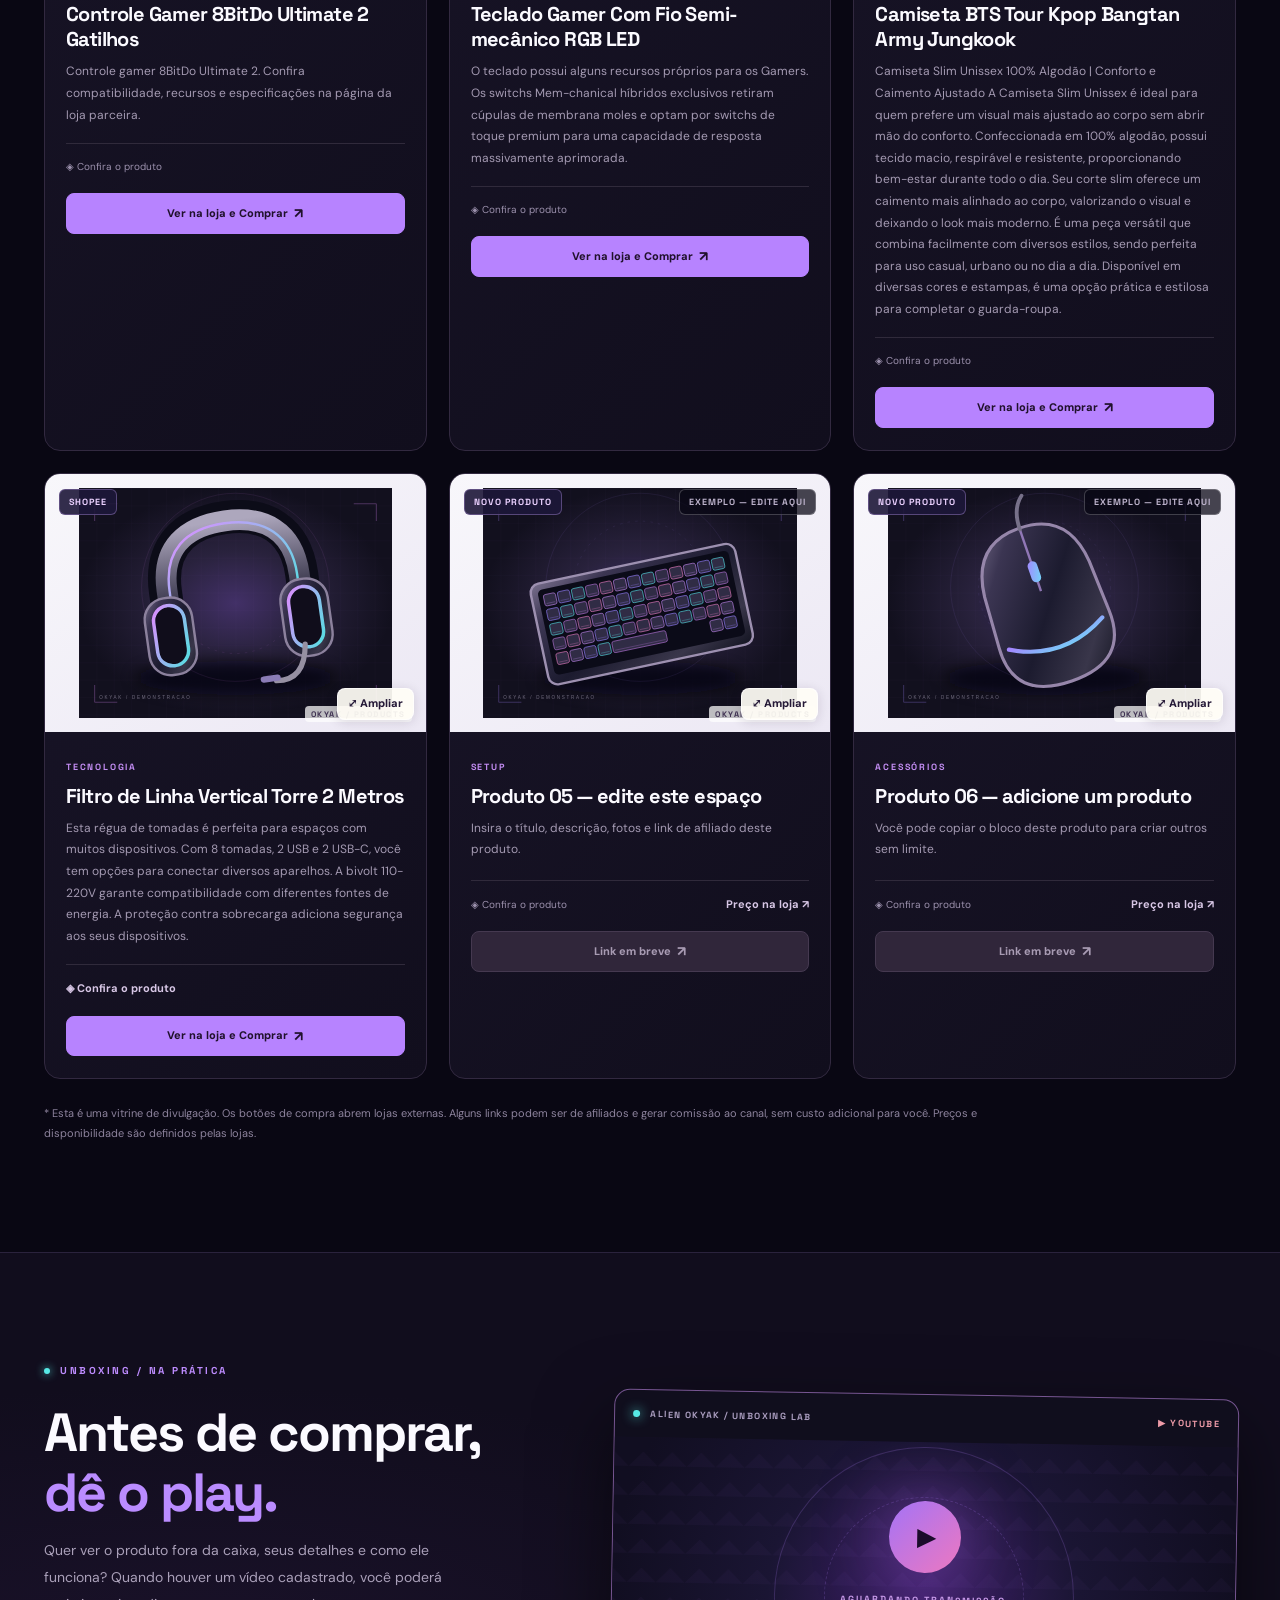
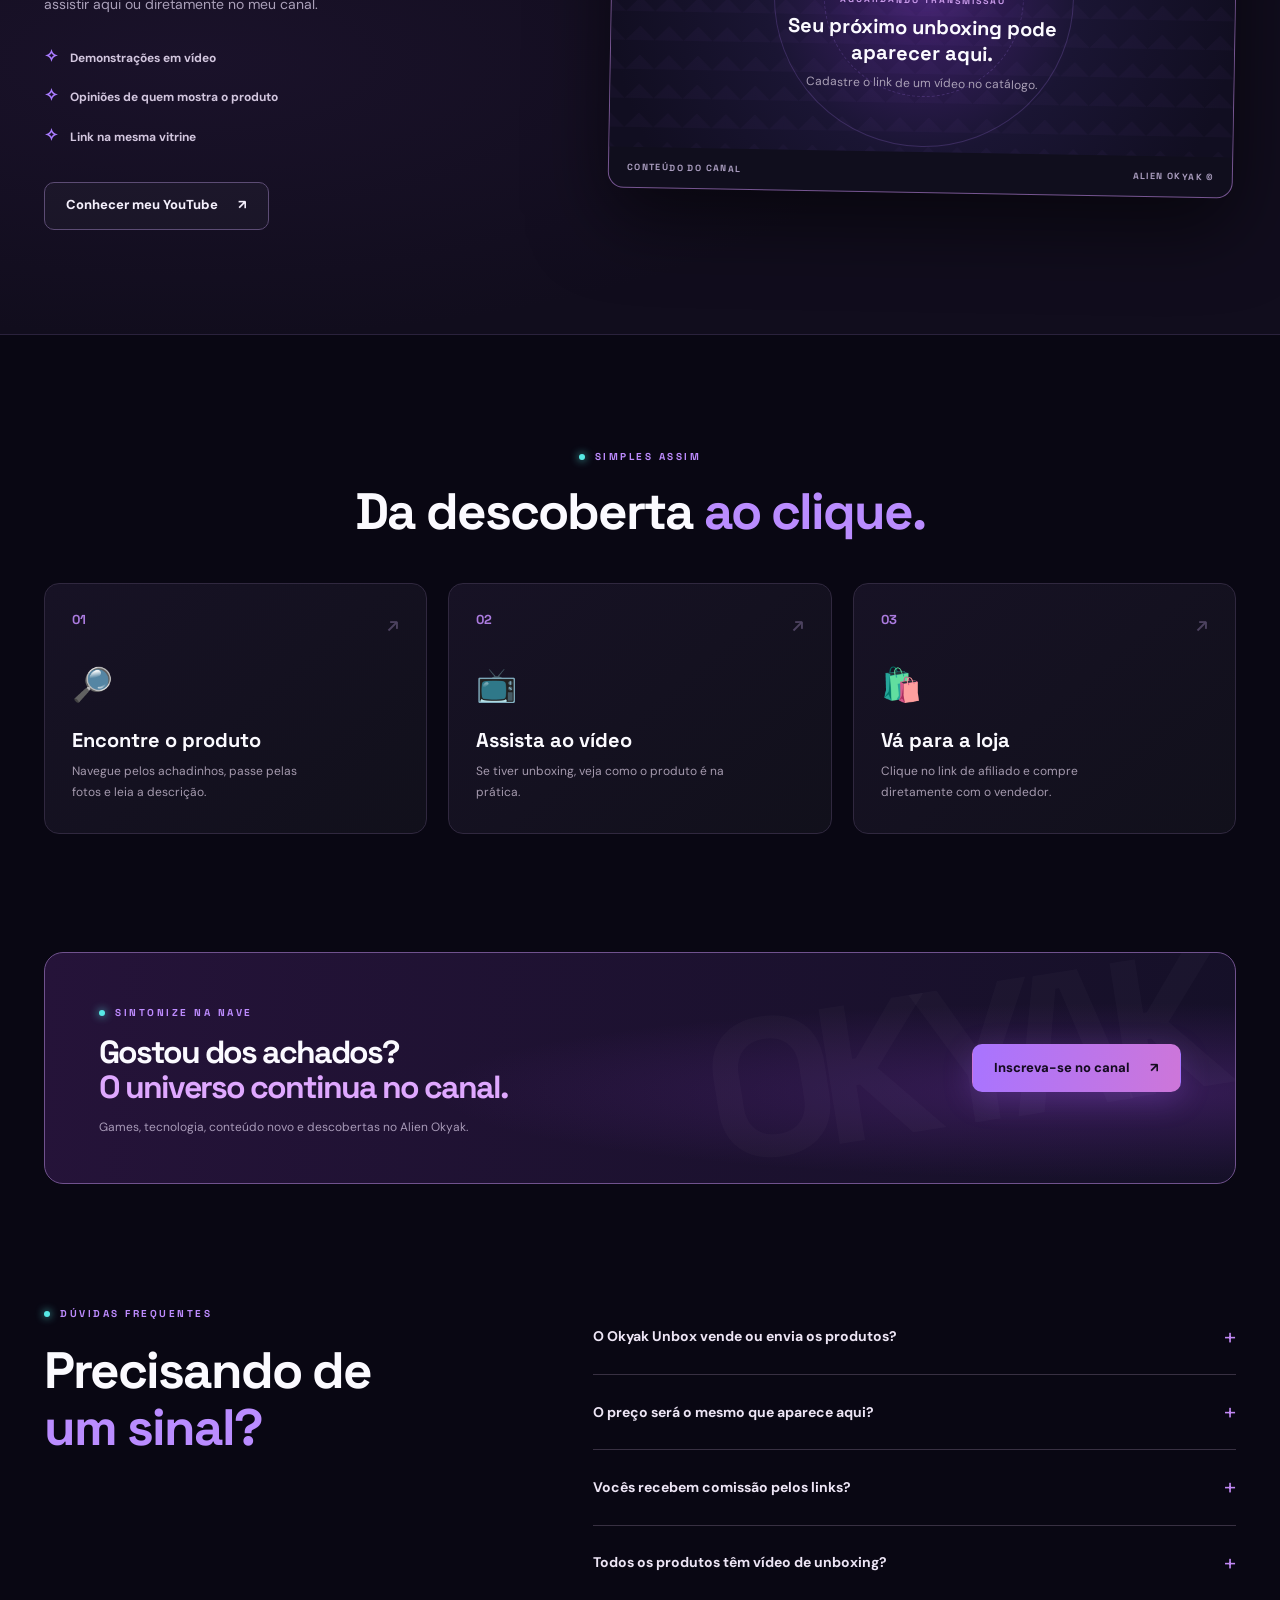
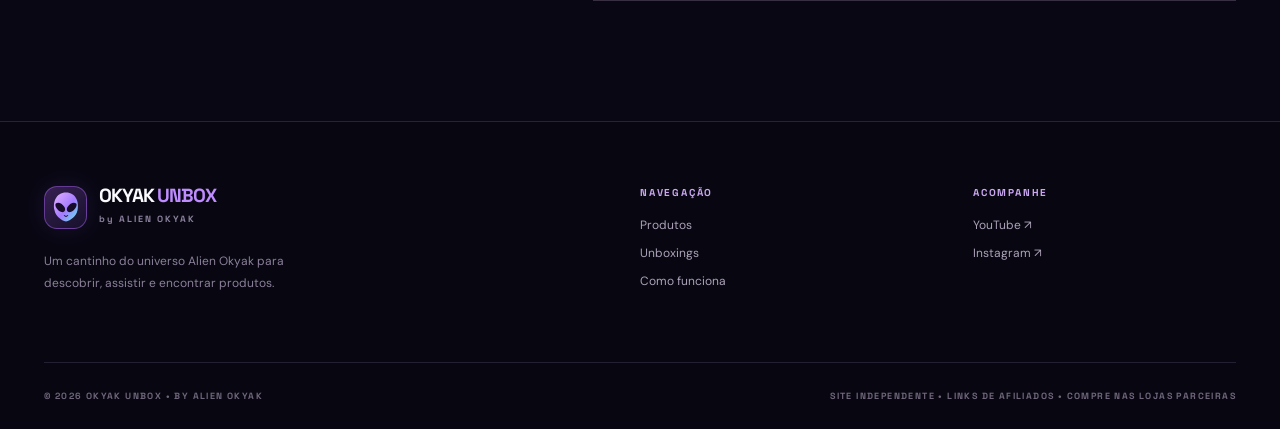
==== commit 71d8731b: "Modify product information and links in index.html Updated product details and links in index.html." ====
--- a/index.html
+++ b/index.html
@@ -243,8 +243,8 @@
                 <!-- Para 5ª foto ou mais: copie uma linha gallery-slide acima. -->
               </div>
               <div class="card-overlays">
-                <span class="card-badge">NOVO PRODUTO</span>
-                <span class="card-demo">EXEMPLO — EDITE AQUI</span>
+                <span class="card-badge">SHOPEE</span>
+                <!--<span class="card-demo">EXEMPLO — EDITE AQUI</span>-->
               </div>
               <div class="card-bottom-hint">OKYAK / PRODUCTS</div>
             </div>
@@ -252,16 +252,16 @@
           <div class="product-body">
             <span class="product-category">Tecnologia</span>
             <!-- TÍTULO DO PRODUTO -->
-            <h3>Produto 04 — mais um achadinho</h3>
-            <!-- DESCRIÇÃO DO PRODUTO -->
-            <p>Informe aqui a descrição do produto e o que o visitante precisa saber.</p>
-            <div class="product-details">
-              <span class="product-video-status">◈ Confira o produto</span>
-              <span>Preço na loja ↗</span>
-            </div>
-            <div class="product-actions">
-              <!-- LINK DE AFILIADO: preencha href="https://..." -->
-              <a class="buy-link" href="" target="_blank" rel="noopener noreferrer sponsored">Ver na loja <span class="external-arrow">↗</span></a>
+            <h3>Filtro de Linha Vertical Torre 2 Metros</h3>
+            <!-- DESCRIÇÃO DO PRODUTO -->
+            <p>Esta régua de tomadas é perfeita para espaços com muitos dispositivos. Com 8 tomadas, 2 USB e 2 USB-C, você tem opções para conectar diversos aparelhos. A bivolt 110-220V garante compatibilidade com diferentes fontes de energia. A proteção contra sobrecarga adiciona segurança aos seus dispositivos.</p>
+            <div class="product-details">
+              <span class="product-video-status">◈ Confira o produto</span>
+              <!--<span>Preço na loja ↗</span>-->
+            </div>
+            <div class="product-actions">
+              <!-- LINK DE AFILIADO: preencha href="https://..." -->
+              <a class="buy-link" href="https://s.shopee.com.br/5q9QIL79dC" target="_blank" rel="noopener noreferrer sponsored">Ver na loja e Comprar<span class="external-arrow">↗</span></a>
               <!-- Este botão aparece apenas quando data-youtube for preenchido -->
               <button class="watch-link" type="button" hidden>▶ Ver vídeo</button>
             </div>
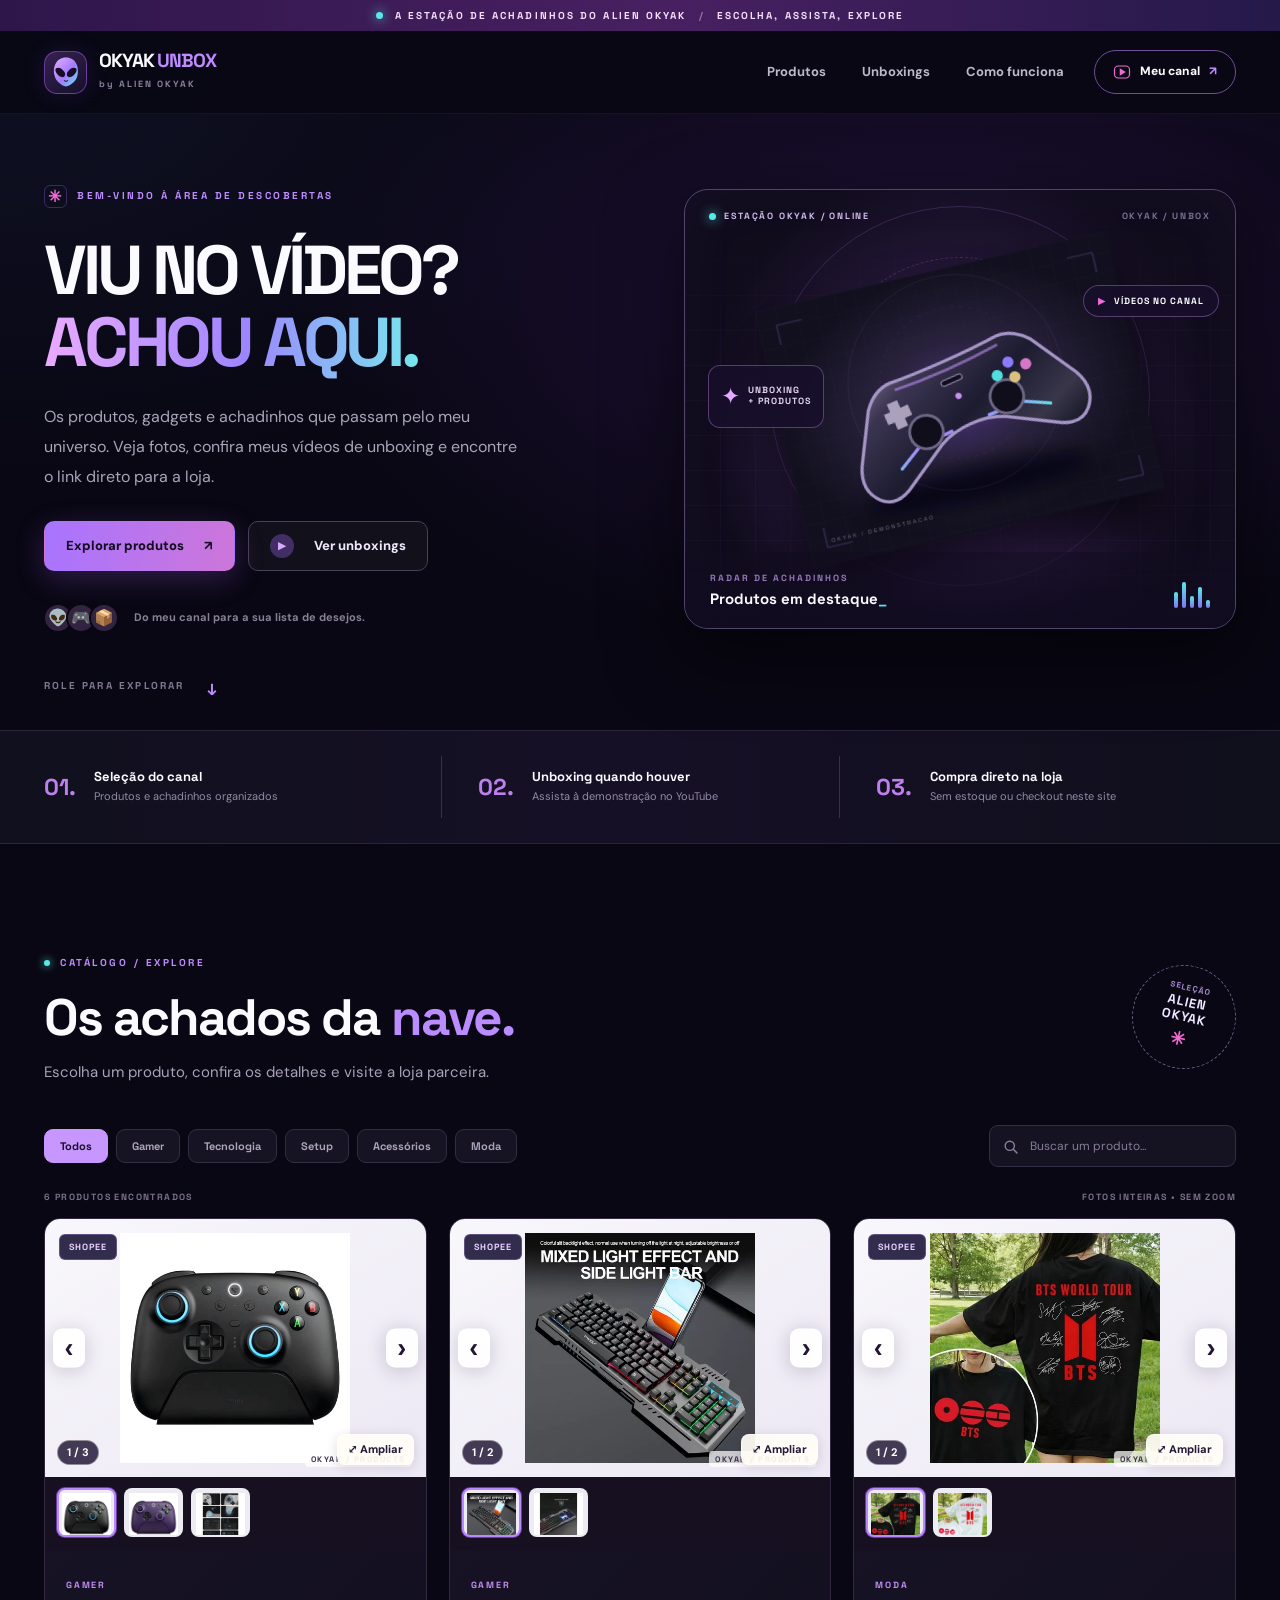
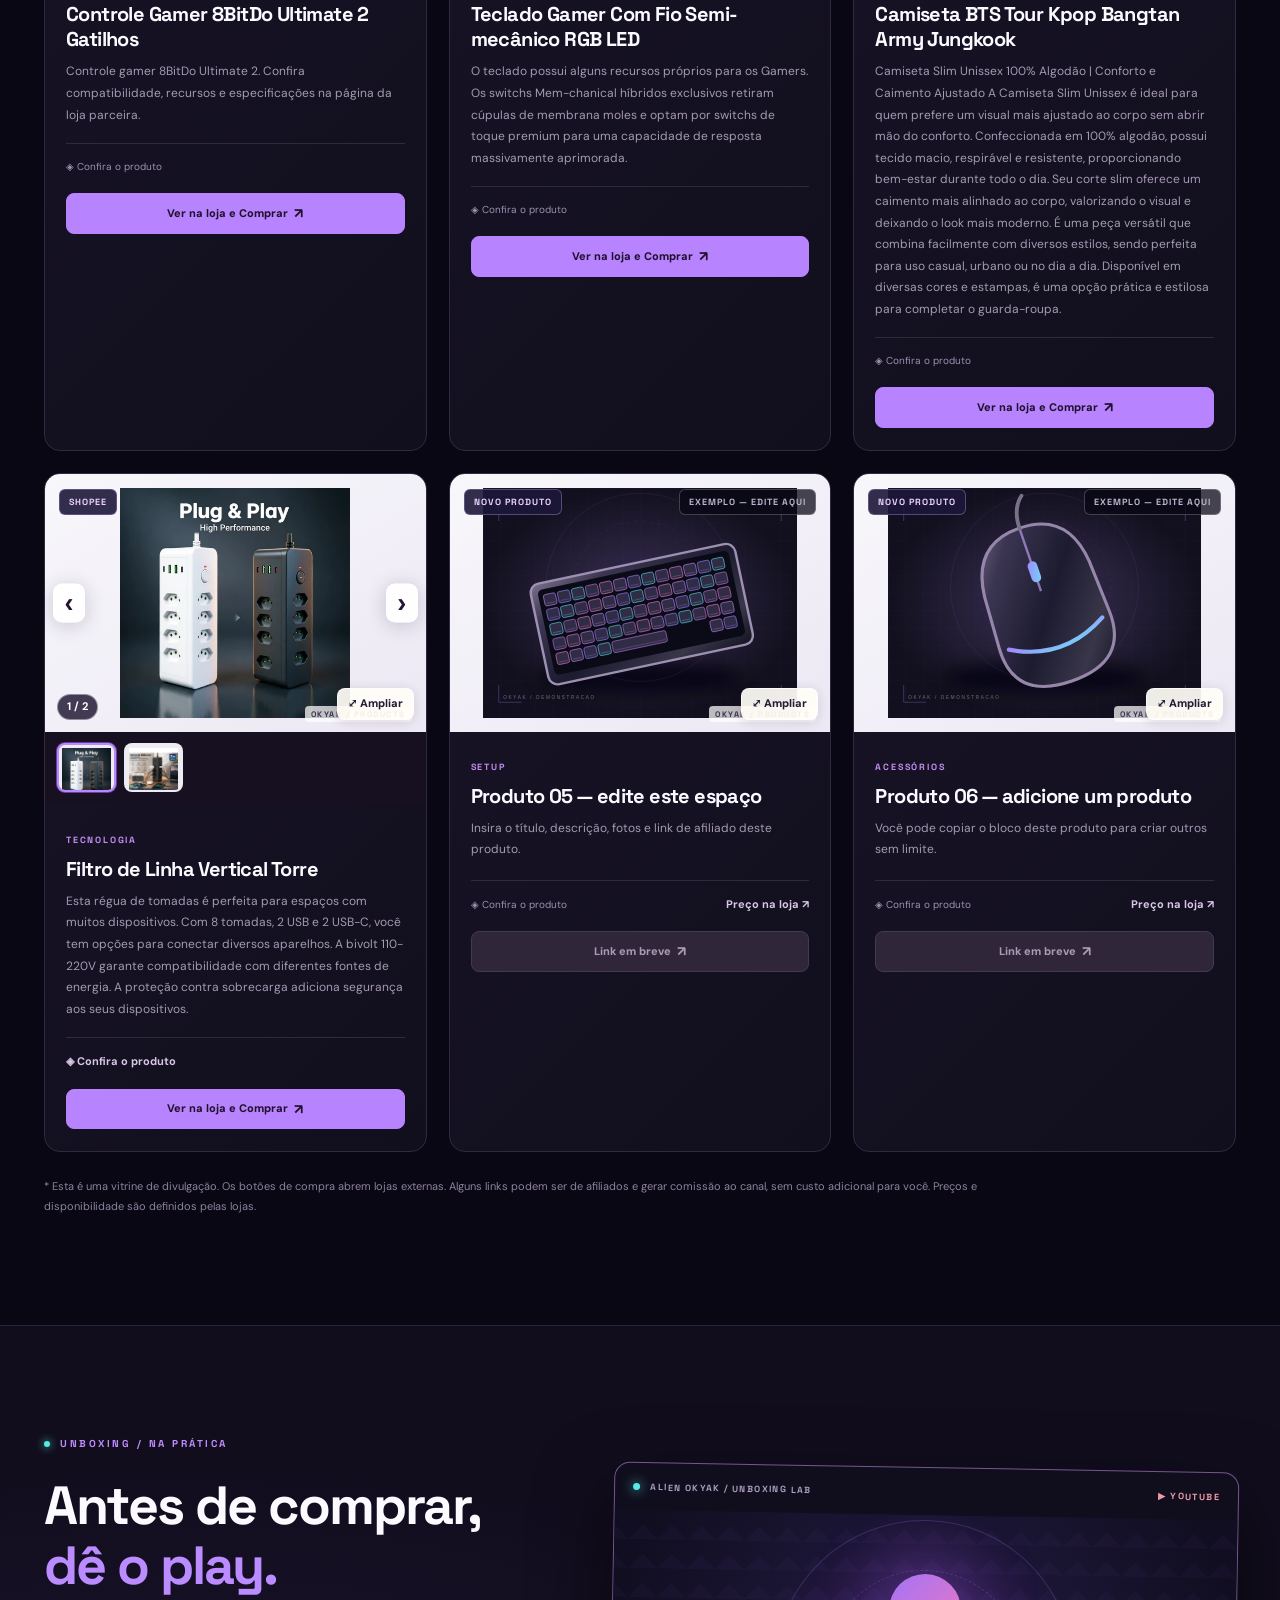
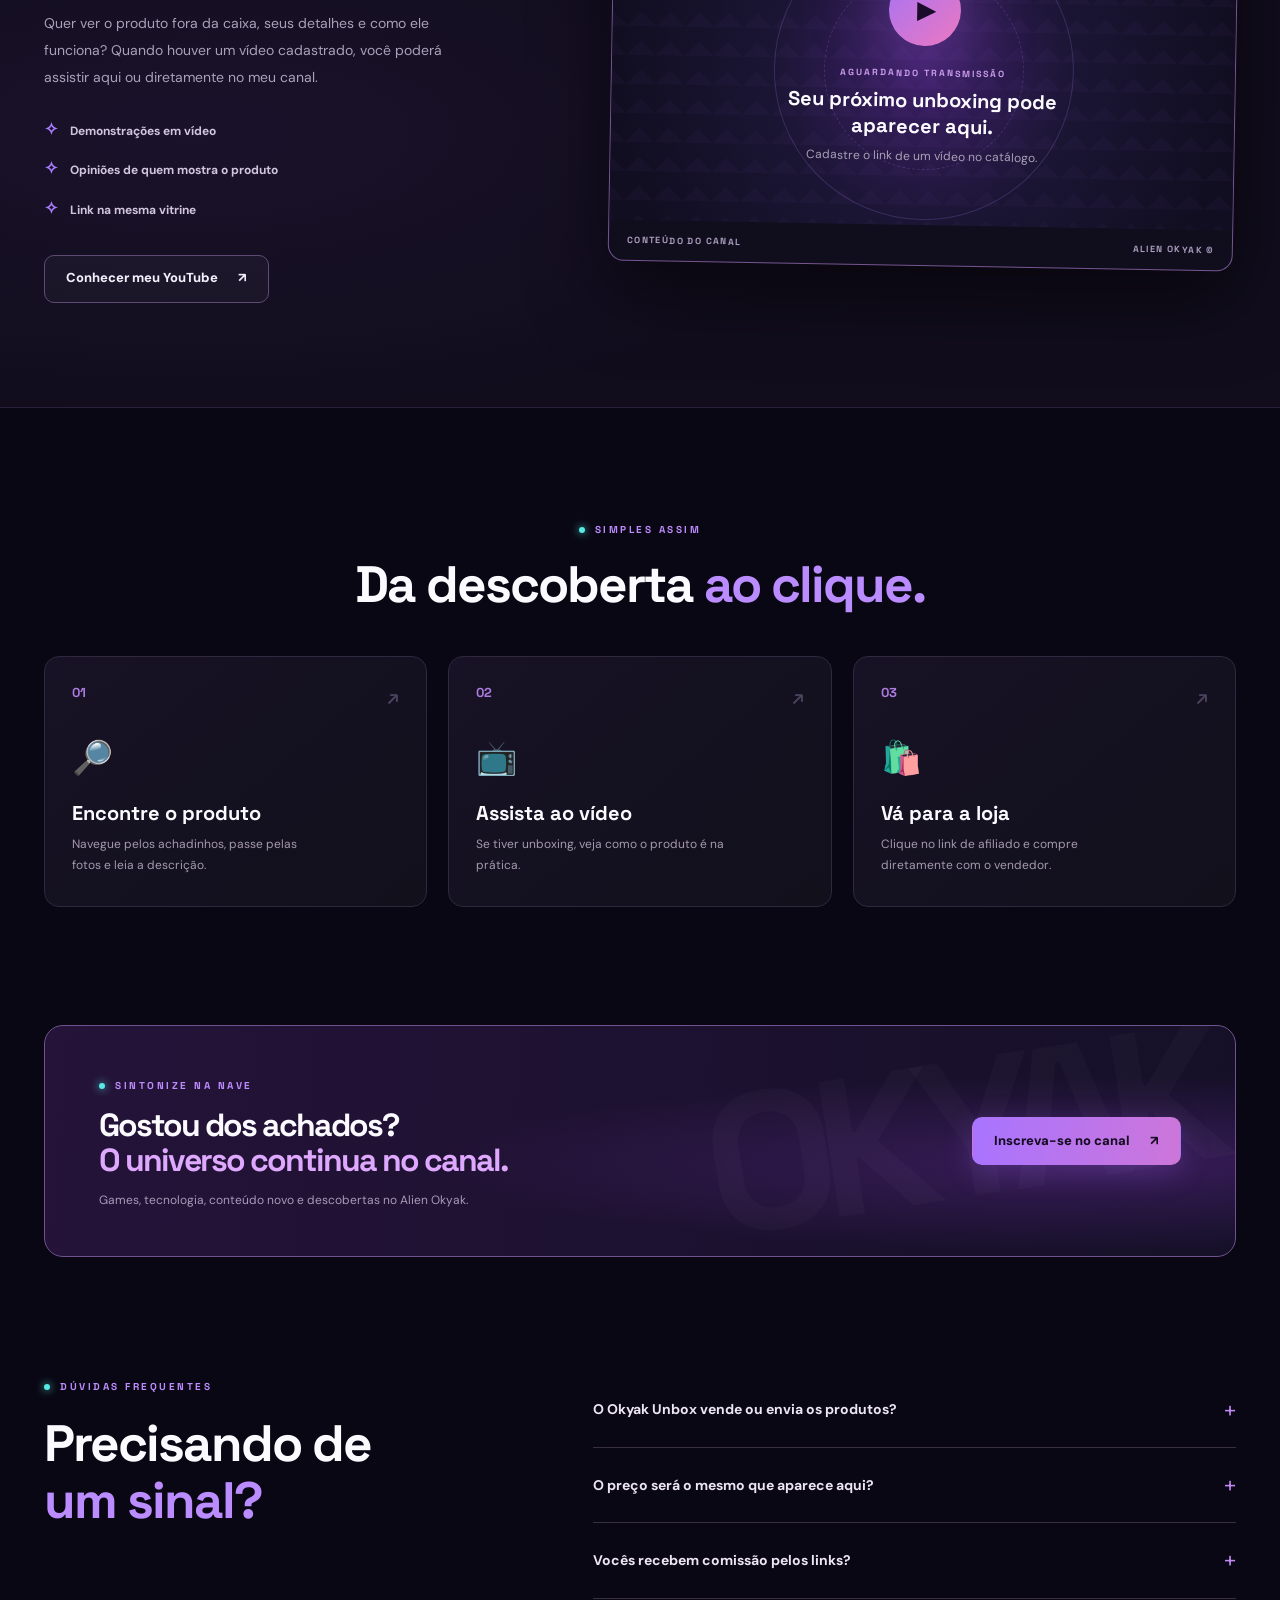
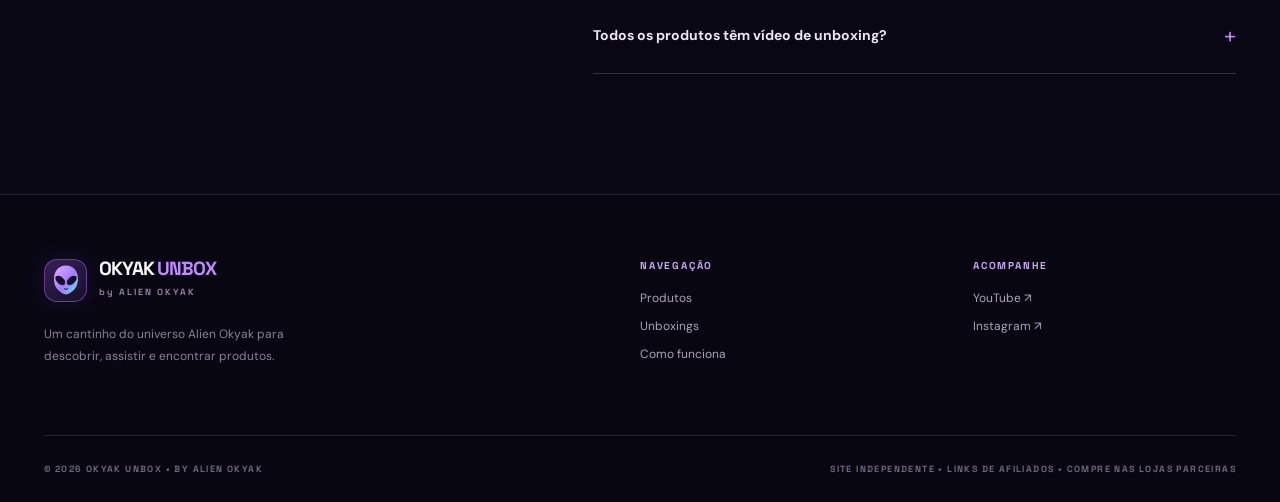
==== commit 33b37920: "Change product images and update title Updated product images and title in the gallery section." ====
--- a/index.html
+++ b/index.html
@@ -234,10 +234,10 @@
             <div class="product-image">
               <div class="gallery-slides">
                 <!-- FOTO PRINCIPAL: coloque o arquivo na pasta assets/ -->
-                <div class="gallery-slide"><img src="assets/headset.svg" alt="Foto principal: Produto 04 — mais um achadinho" loading="lazy"></div>
-                <!-- FOTOS EXTRAS: preencha src="" e elas entrarão na galeria.
-                     Se não preencher, esses espaços NÃO aparecerão no site. -->
-                <div class="gallery-slide"><img src="" alt="Foto 2 — Produto 04 — mais um achadinho" loading="lazy"></div>
+                <div class="gallery-slide"><img src="assets/filtrotomada01.webp" alt="Foto principal: Produto 04 — mais um achadinho" loading="lazy"></div>
+                <!-- FOTOS EXTRAS: preencha src="" e elas entrarão na galeria.
+                     Se não preencher, esses espaços NÃO aparecerão no site. -->
+                <div class="gallery-slide"><img src="assets/filtrotomada02.webp" alt="Foto 2 — Produto 04 — mais um achadinho" loading="lazy"></div>
                 <div class="gallery-slide"><img src="" alt="Foto 3 — Produto 04 — mais um achadinho" loading="lazy"></div>
                 <div class="gallery-slide"><img src="" alt="Foto 4 — Produto 04 — mais um achadinho" loading="lazy"></div>
                 <!-- Para 5ª foto ou mais: copie uma linha gallery-slide acima. -->
@@ -252,7 +252,7 @@
           <div class="product-body">
             <span class="product-category">Tecnologia</span>
             <!-- TÍTULO DO PRODUTO -->
-            <h3>Filtro de Linha Vertical Torre 2 Metros</h3>
+            <h3>Filtro de Linha Vertical Torre</h3>
             <!-- DESCRIÇÃO DO PRODUTO -->
             <p>Esta régua de tomadas é perfeita para espaços com muitos dispositivos. Com 8 tomadas, 2 USB e 2 USB-C, você tem opções para conectar diversos aparelhos. A bivolt 110-220V garante compatibilidade com diferentes fontes de energia. A proteção contra sobrecarga adiciona segurança aos seus dispositivos.</p>
             <div class="product-details">
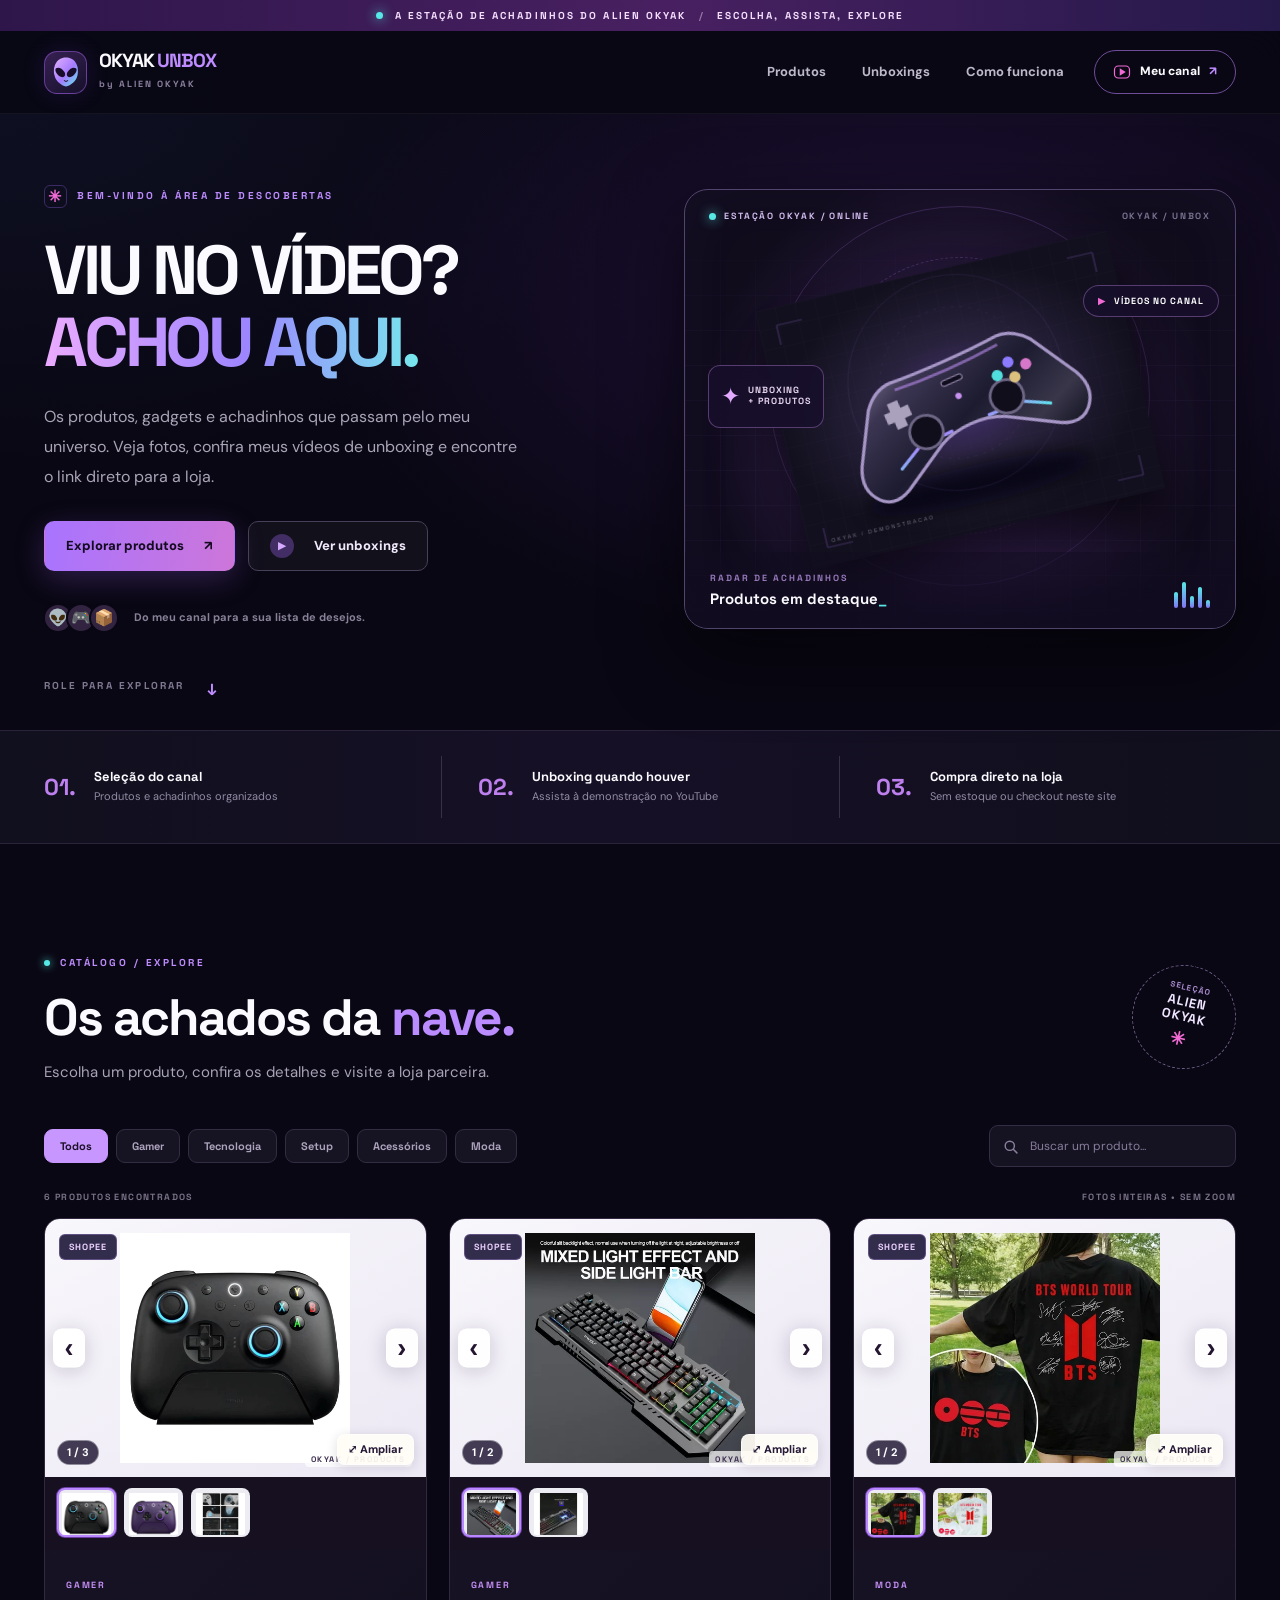
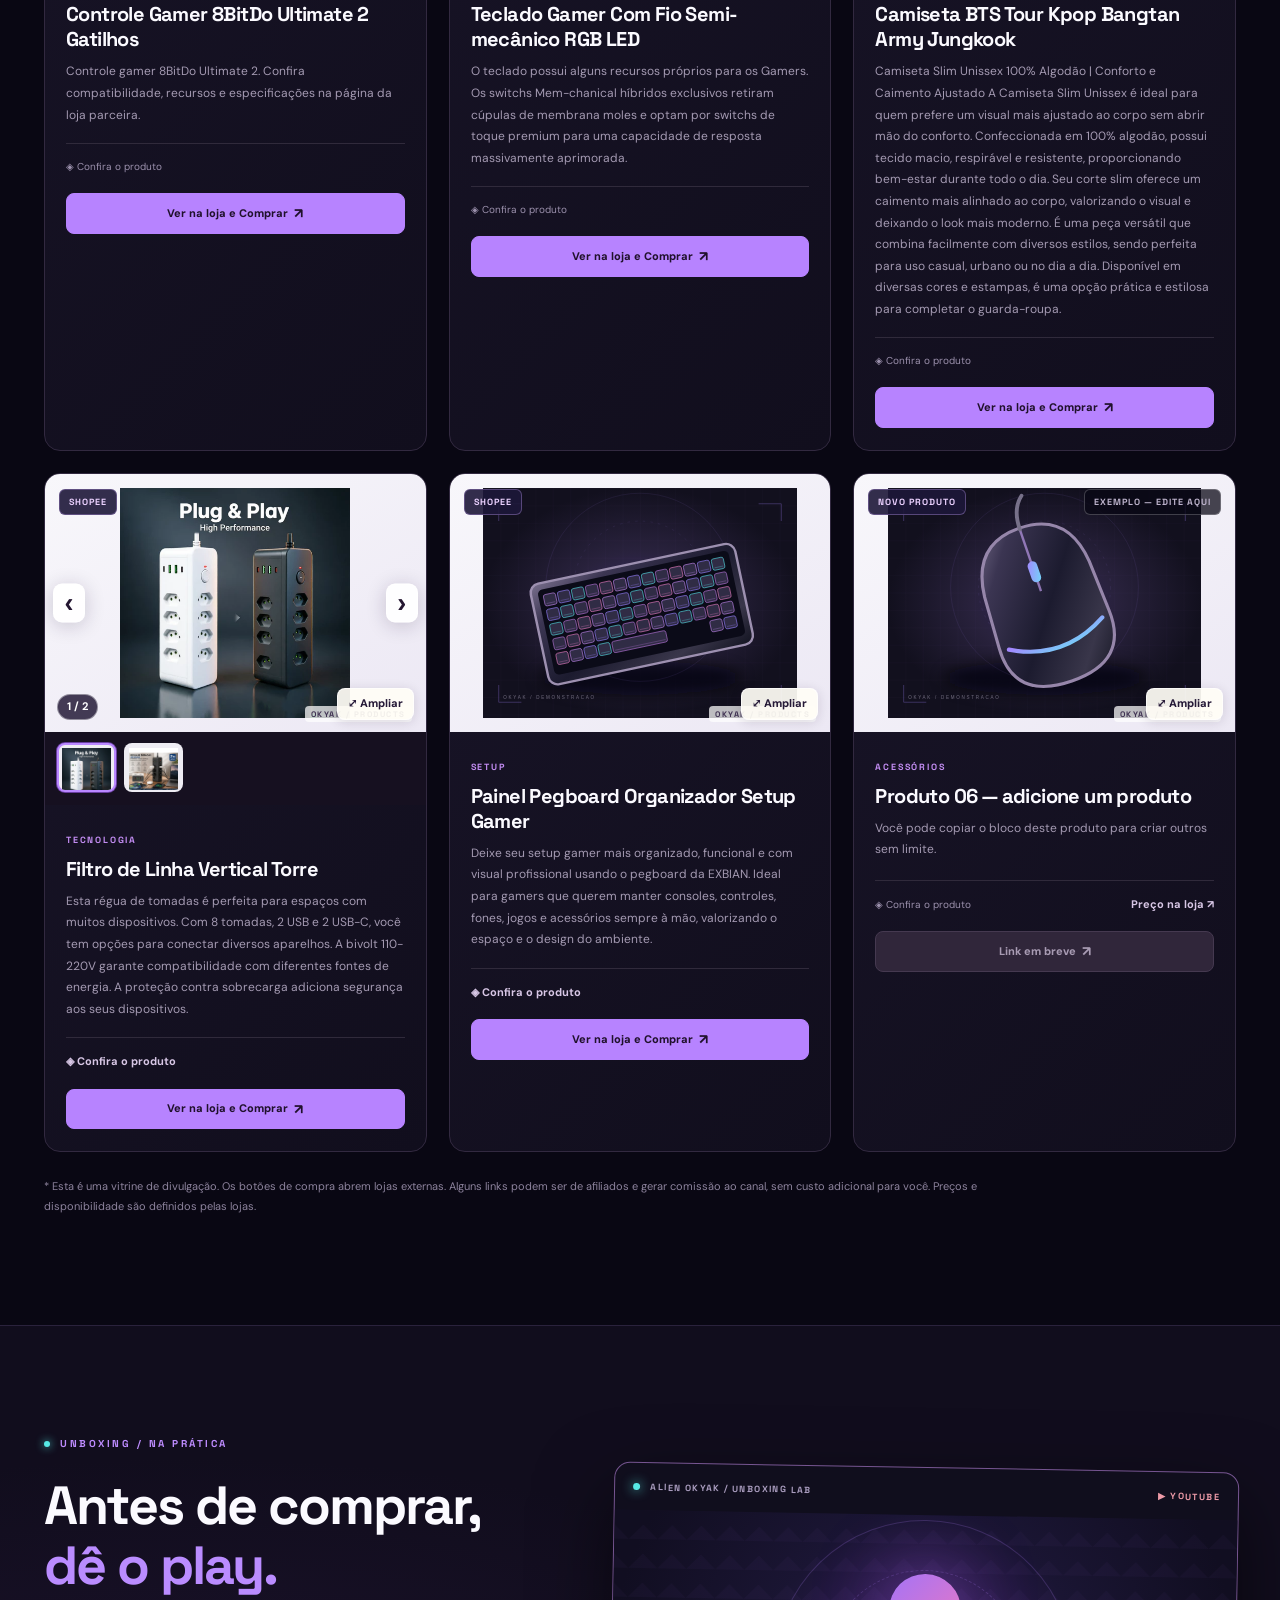
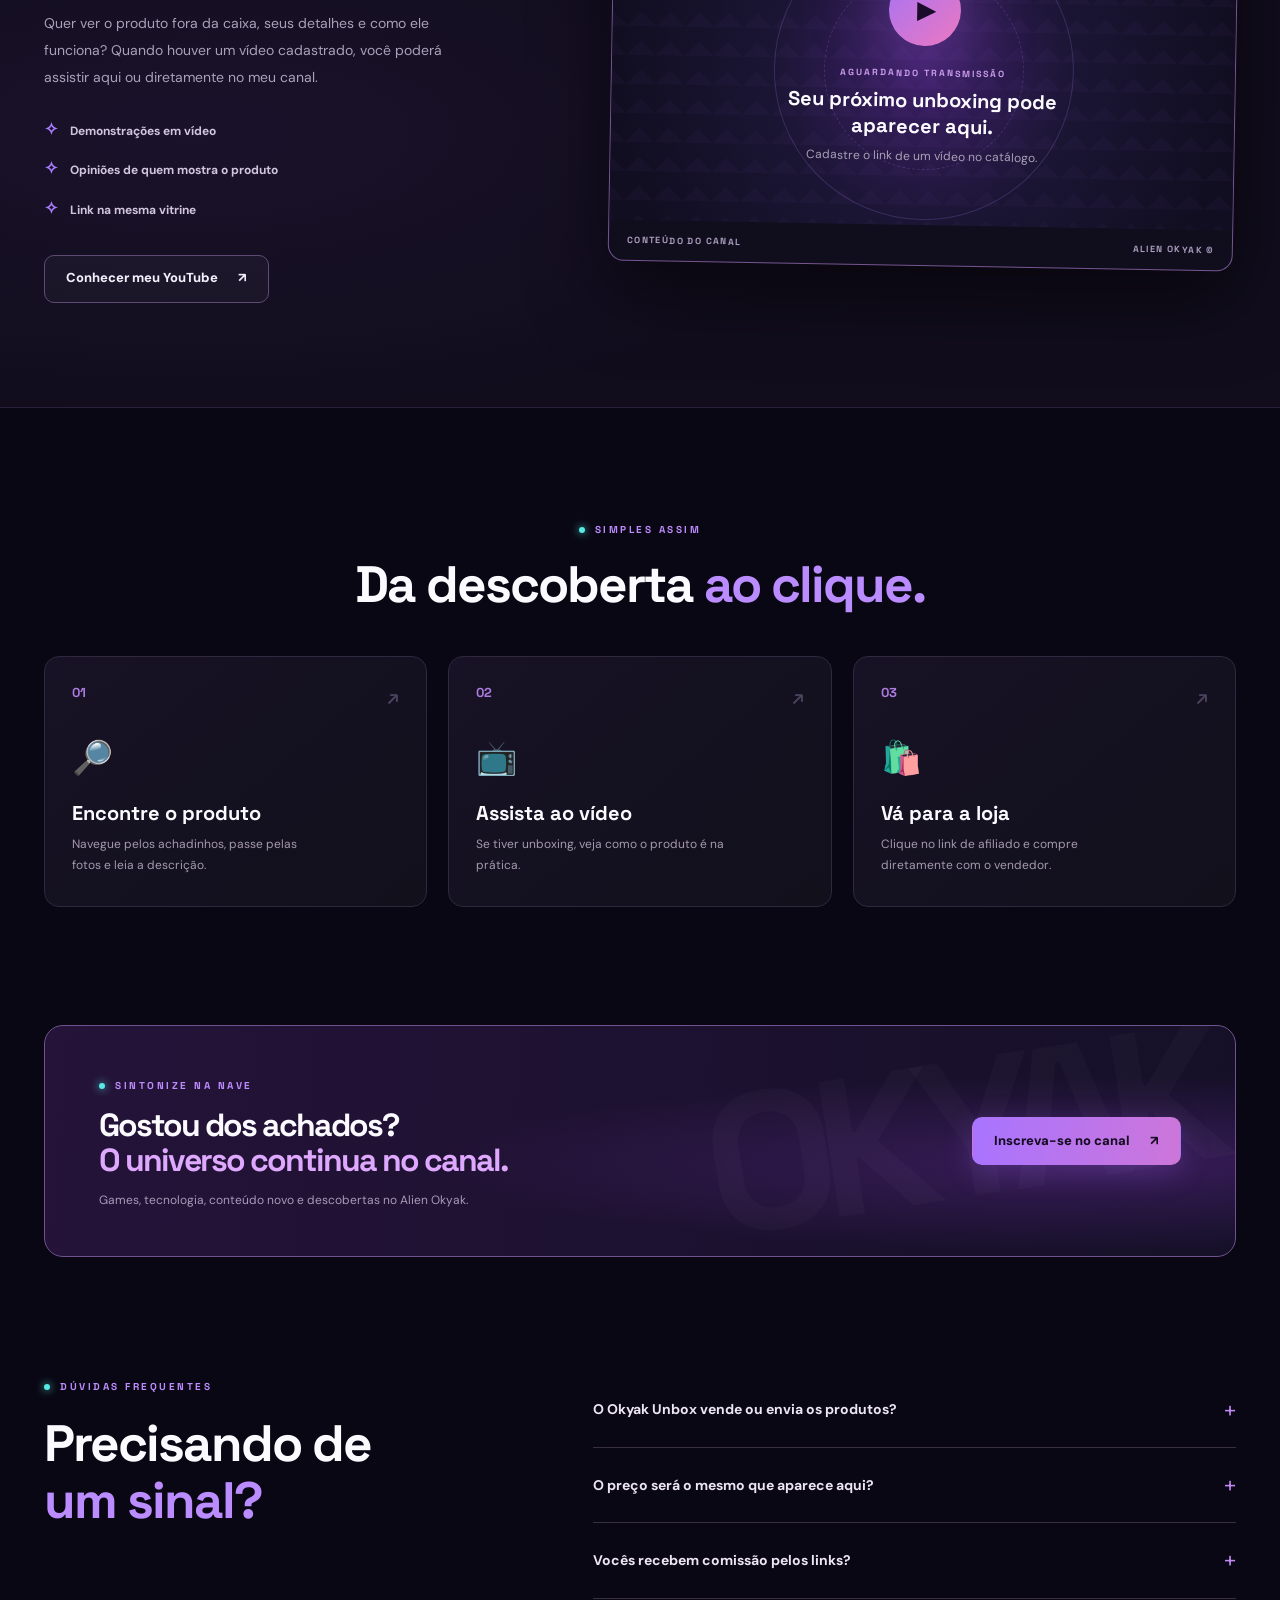
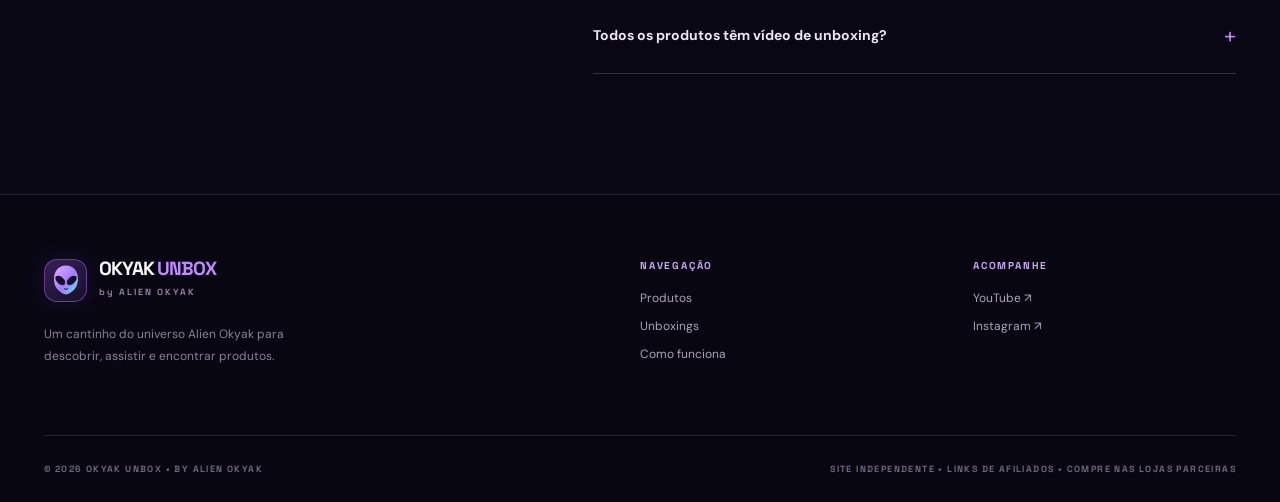
==== commit a4702048: "Modify product information in index.html Updated product details including title, description, and b" ====
--- a/index.html
+++ b/index.html
@@ -287,8 +287,8 @@
                 <!-- Para 5ª foto ou mais: copie uma linha gallery-slide acima. -->
               </div>
               <div class="card-overlays">
-                <span class="card-badge">NOVO PRODUTO</span>
-                <span class="card-demo">EXEMPLO — EDITE AQUI</span>
+                <span class="card-badge">SHOPEE</span>
+                <!--<span class="card-demo">EXEMPLO — EDITE AQUI</span>-->
               </div>
               <div class="card-bottom-hint">OKYAK / PRODUCTS</div>
             </div>
@@ -296,16 +296,16 @@
           <div class="product-body">
             <span class="product-category">Setup</span>
             <!-- TÍTULO DO PRODUTO -->
-            <h3>Produto 05 — edite este espaço</h3>
-            <!-- DESCRIÇÃO DO PRODUTO -->
-            <p>Insira o título, descrição, fotos e link de afiliado deste produto.</p>
-            <div class="product-details">
-              <span class="product-video-status">◈ Confira o produto</span>
-              <span>Preço na loja ↗</span>
-            </div>
-            <div class="product-actions">
-              <!-- LINK DE AFILIADO: preencha href="https://..." -->
-              <a class="buy-link" href="" target="_blank" rel="noopener noreferrer sponsored">Ver na loja <span class="external-arrow">↗</span></a>
+            <h3>Painel Pegboard Organizador Setup Gamer</h3>
+            <!-- DESCRIÇÃO DO PRODUTO -->
+            <p>Deixe seu setup gamer mais organizado, funcional e com visual profissional usando o pegboard da EXBIAN. Ideal para gamers que querem manter consoles, controles, fones, jogos e acessórios sempre à mão, valorizando o espaço e o design do ambiente.</p>
+            <div class="product-details">
+              <span class="product-video-status">◈ Confira o produto</span>
+              <!--<span>Preço na loja ↗</span>-->
+            </div>
+            <div class="product-actions">
+              <!-- LINK DE AFILIADO: preencha href="https://..." -->
+              <a class="buy-link" href="https://s.shopee.com.br/2LZY8W0exM" target="_blank" rel="noopener noreferrer sponsored">Ver na loja e Comprar <span class="external-arrow">↗</span></a>
               <!-- Este botão aparece apenas quando data-youtube for preenchido -->
               <button class="watch-link" type="button" hidden>▶ Ver vídeo</button>
             </div>
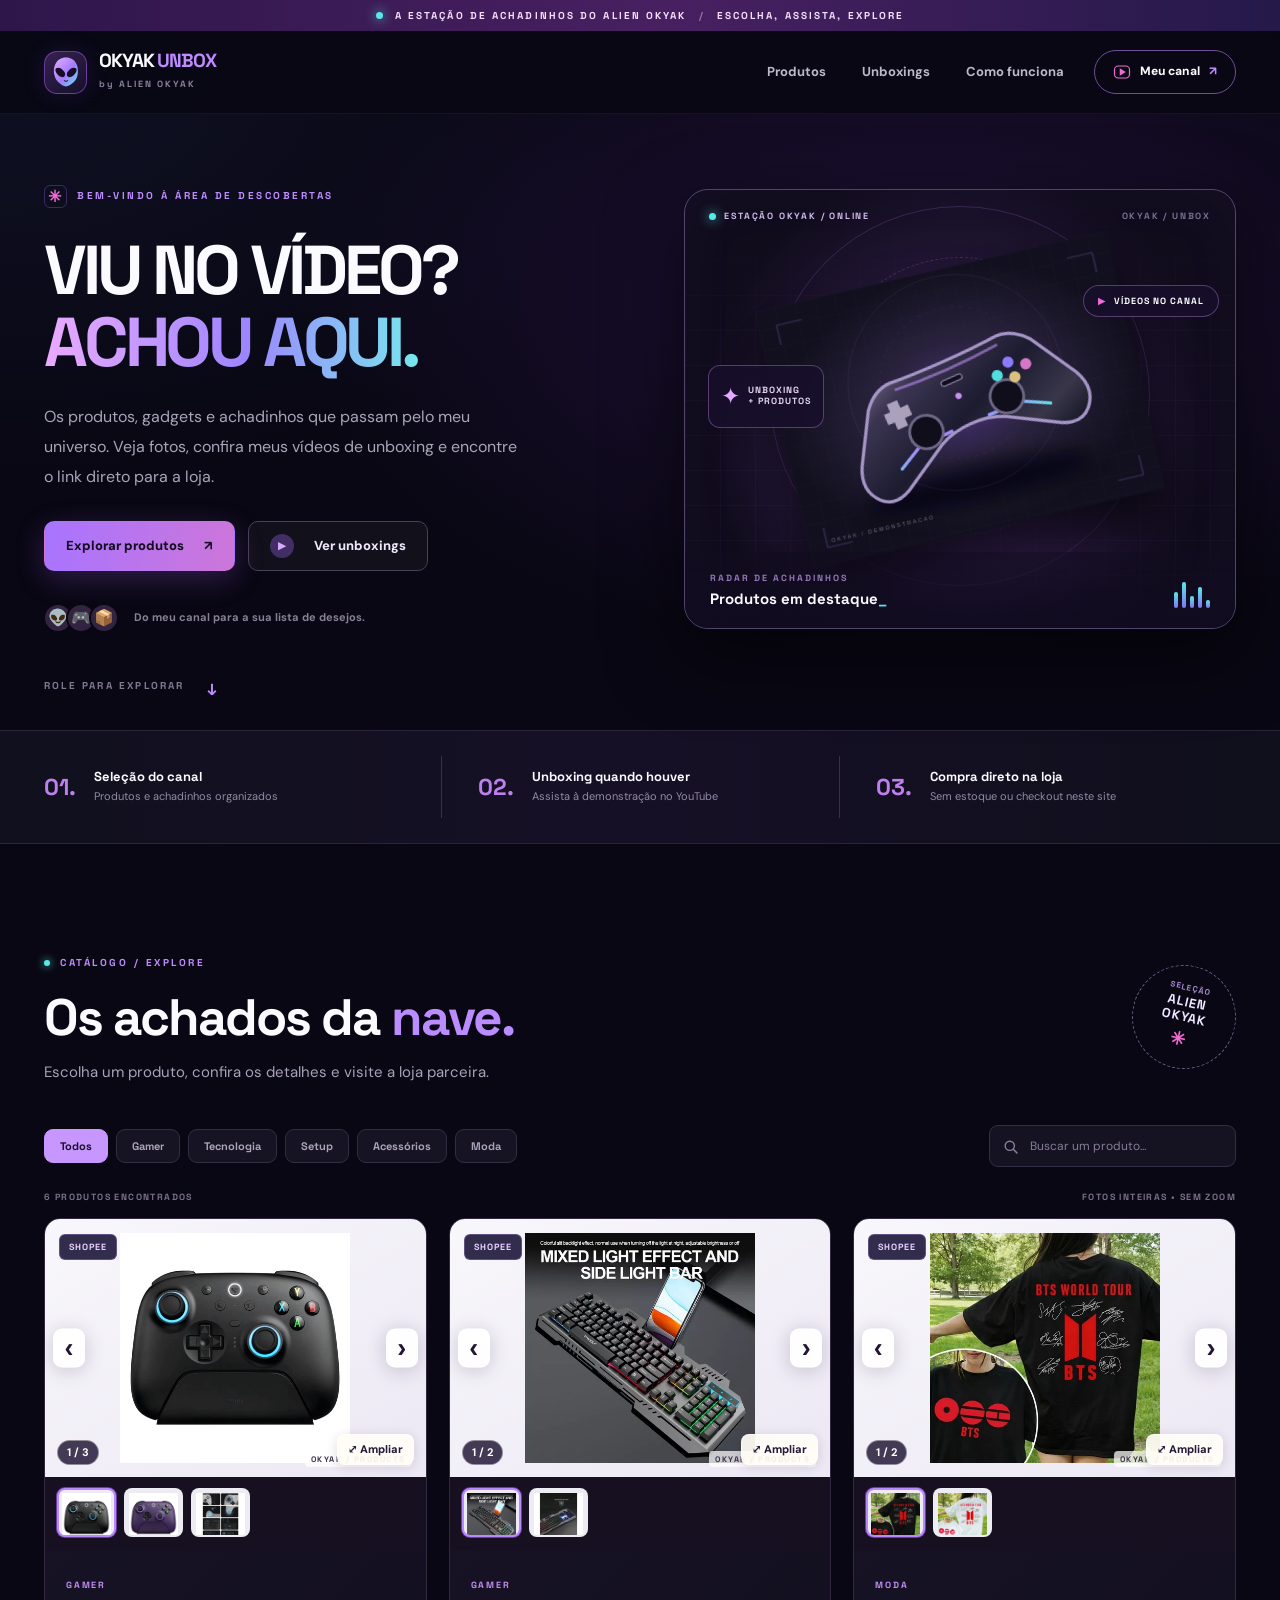
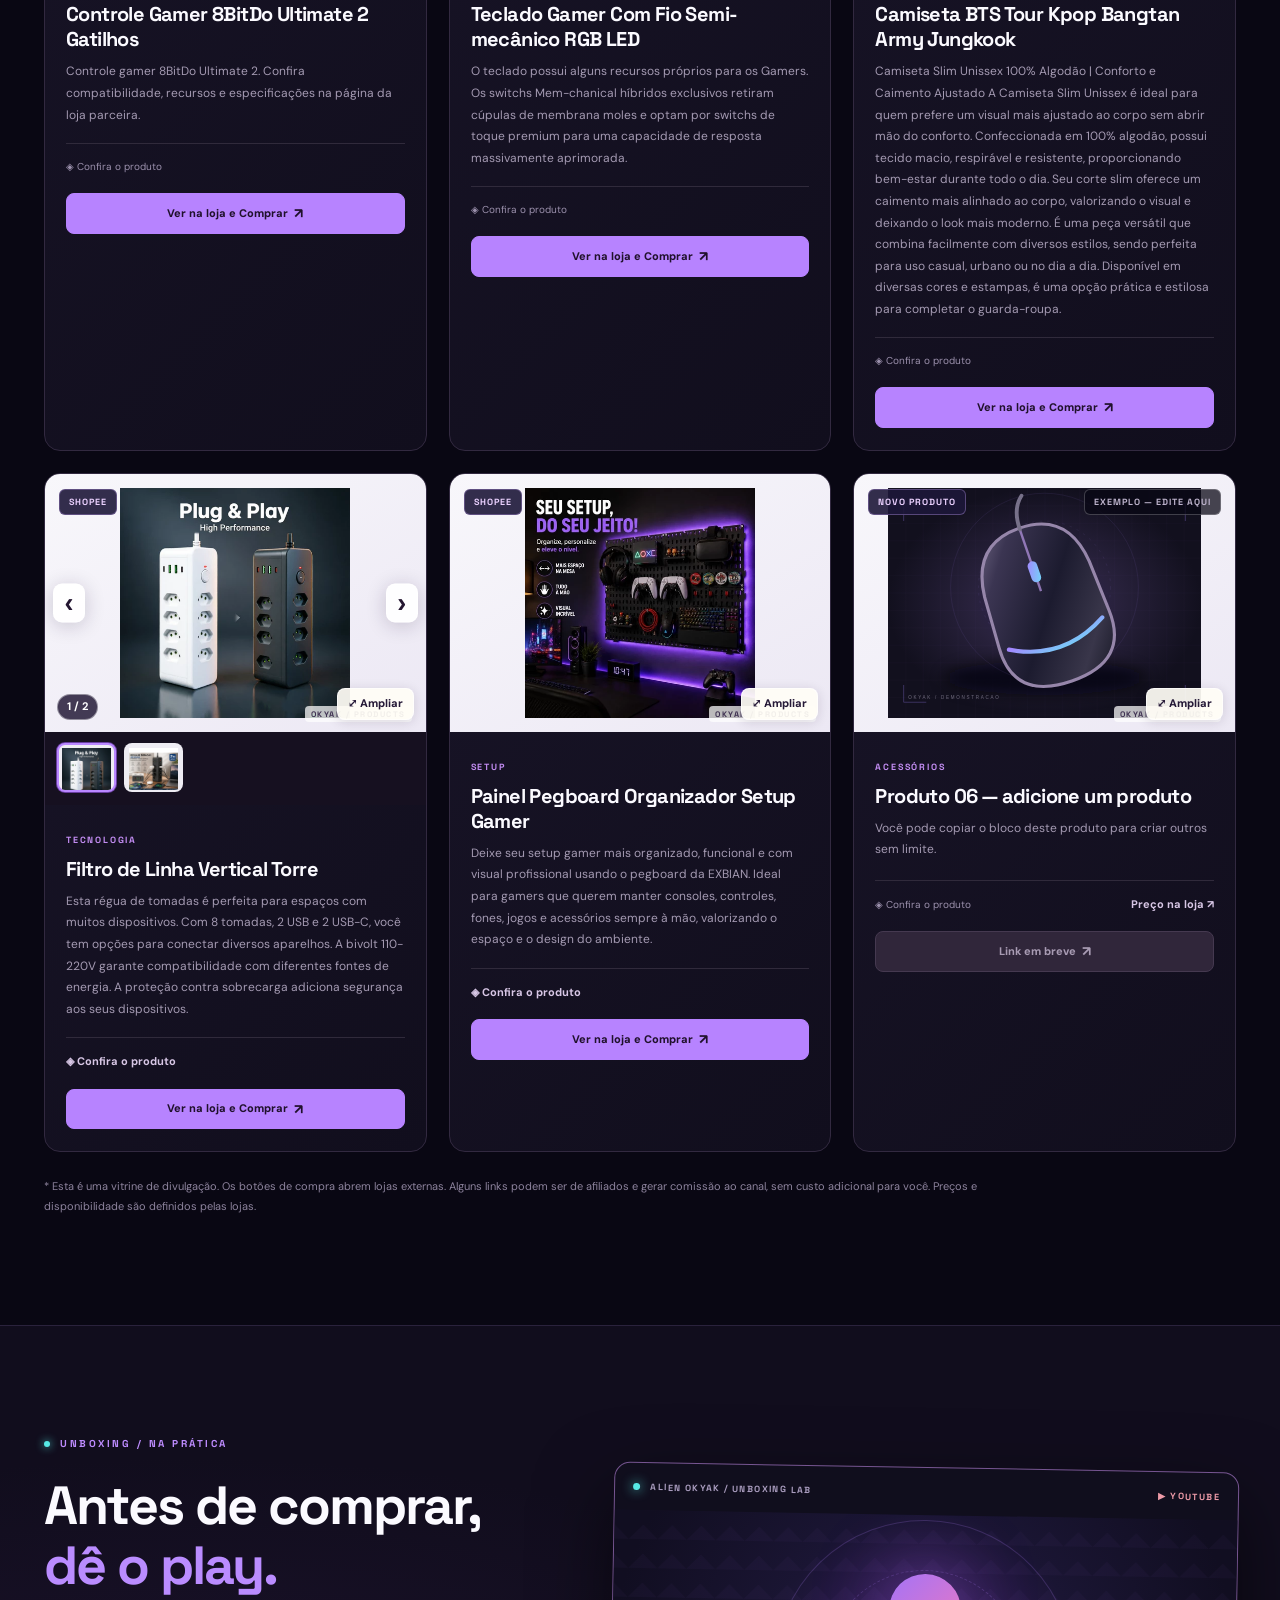
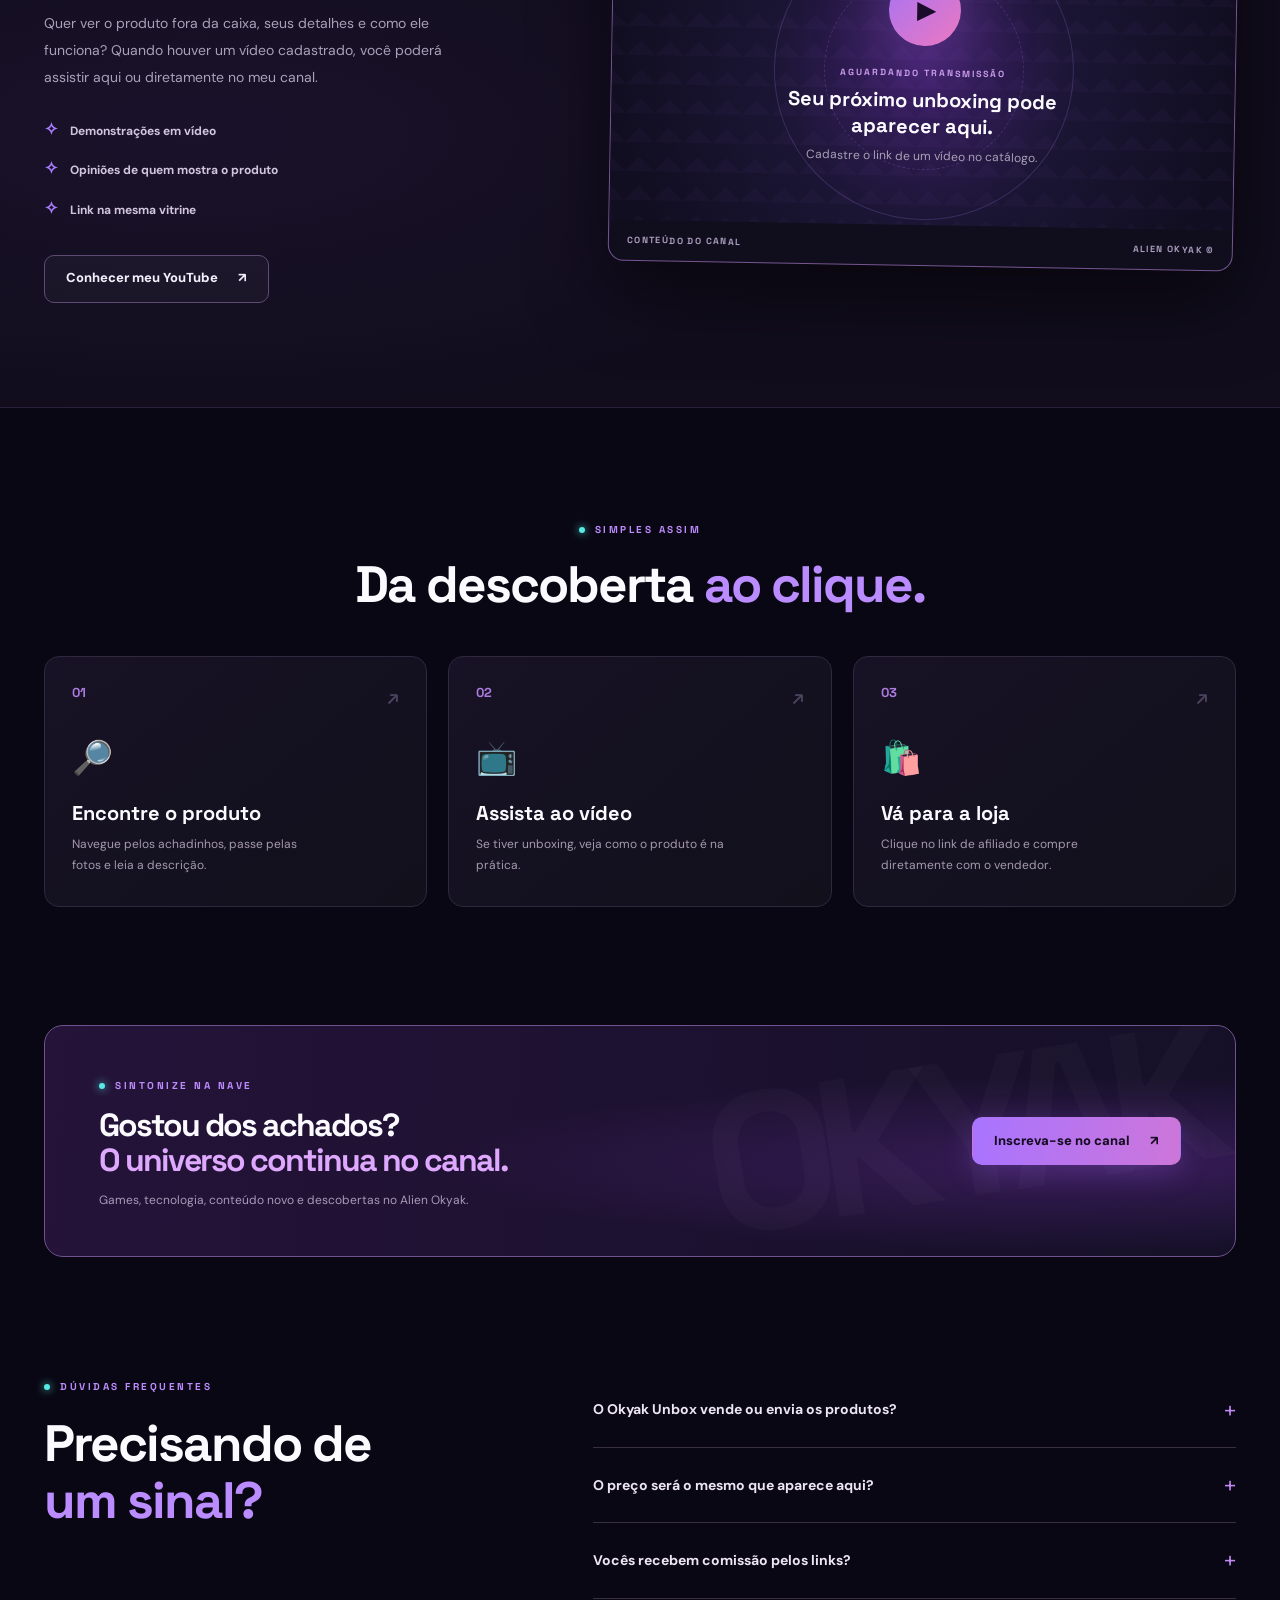
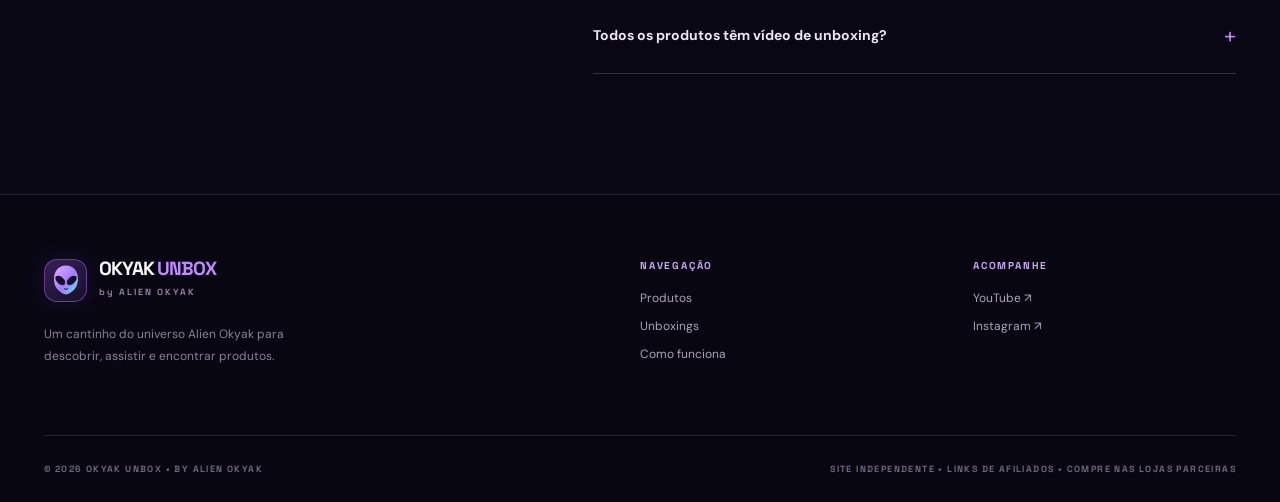
==== commit 8699927c: "Update product image in gallery section" ====
--- a/index.html
+++ b/index.html
@@ -278,7 +278,7 @@
             <div class="product-image">
               <div class="gallery-slides">
                 <!-- FOTO PRINCIPAL: coloque o arquivo na pasta assets/ -->
-                <div class="gallery-slide"><img src="assets/teclado.svg" alt="Foto principal: Produto 05 — edite este espaço" loading="lazy"></div>
+                <div class="gallery-slide"><img src="assets/OrganizadorSetup01.webp" alt="Foto principal: Produto 05 — edite este espaço" loading="lazy"></div>
                 <!-- FOTOS EXTRAS: preencha src="" e elas entrarão na galeria.
                      Se não preencher, esses espaços NÃO aparecerão no site. -->
                 <div class="gallery-slide"><img src="" alt="Foto 2 — Produto 05 — edite este espaço" loading="lazy"></div>
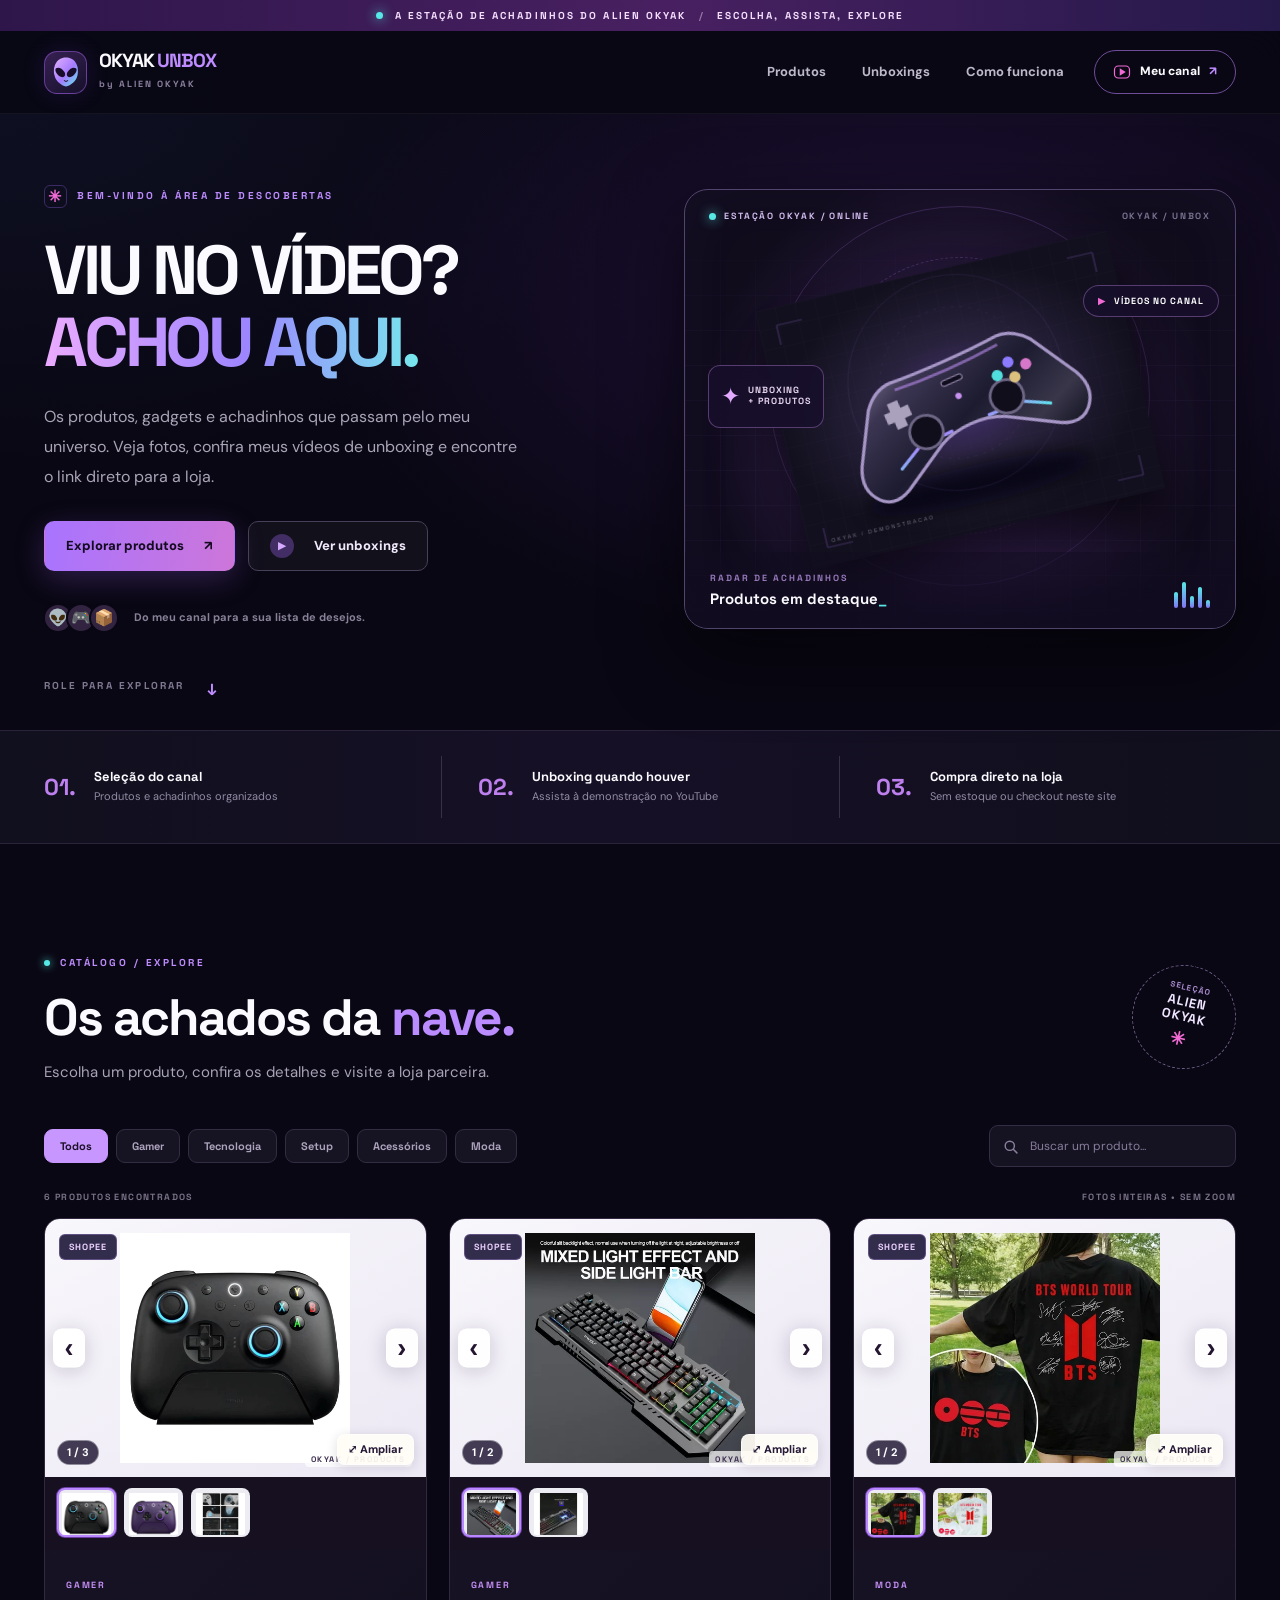
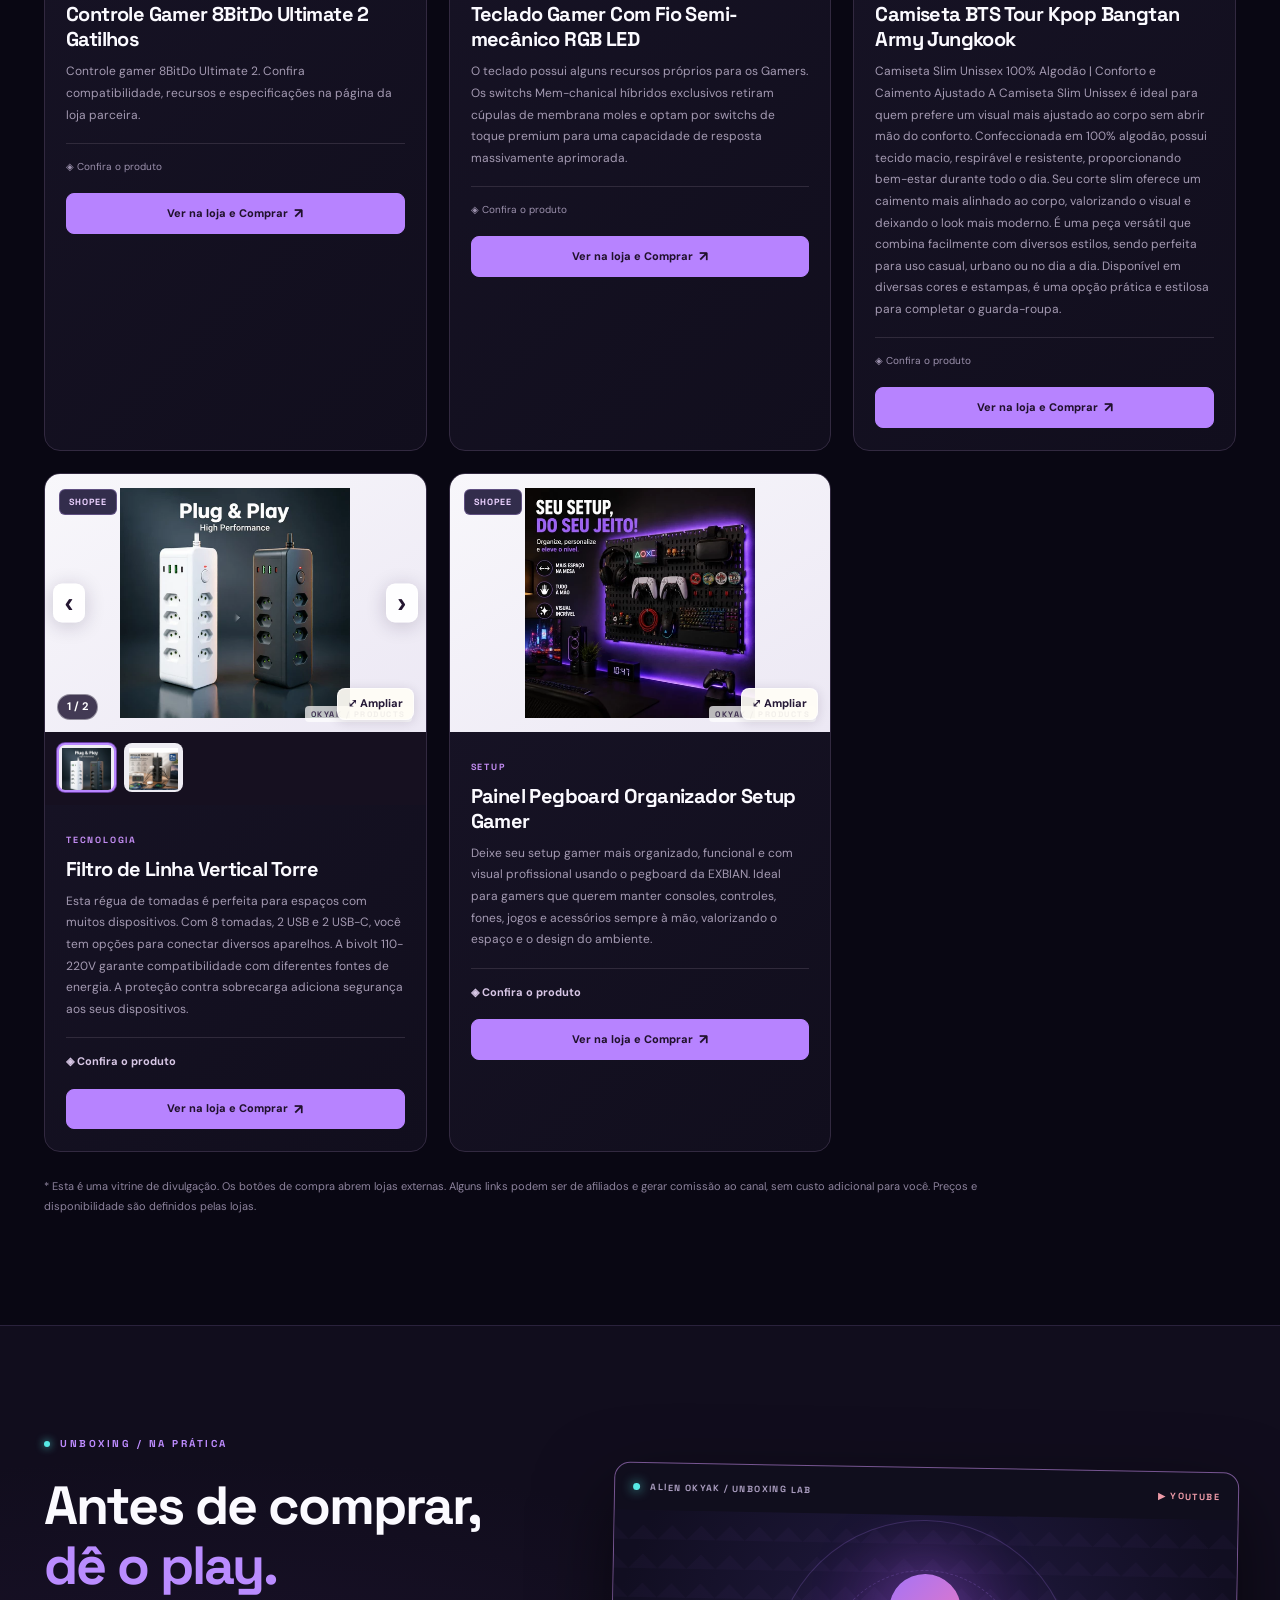
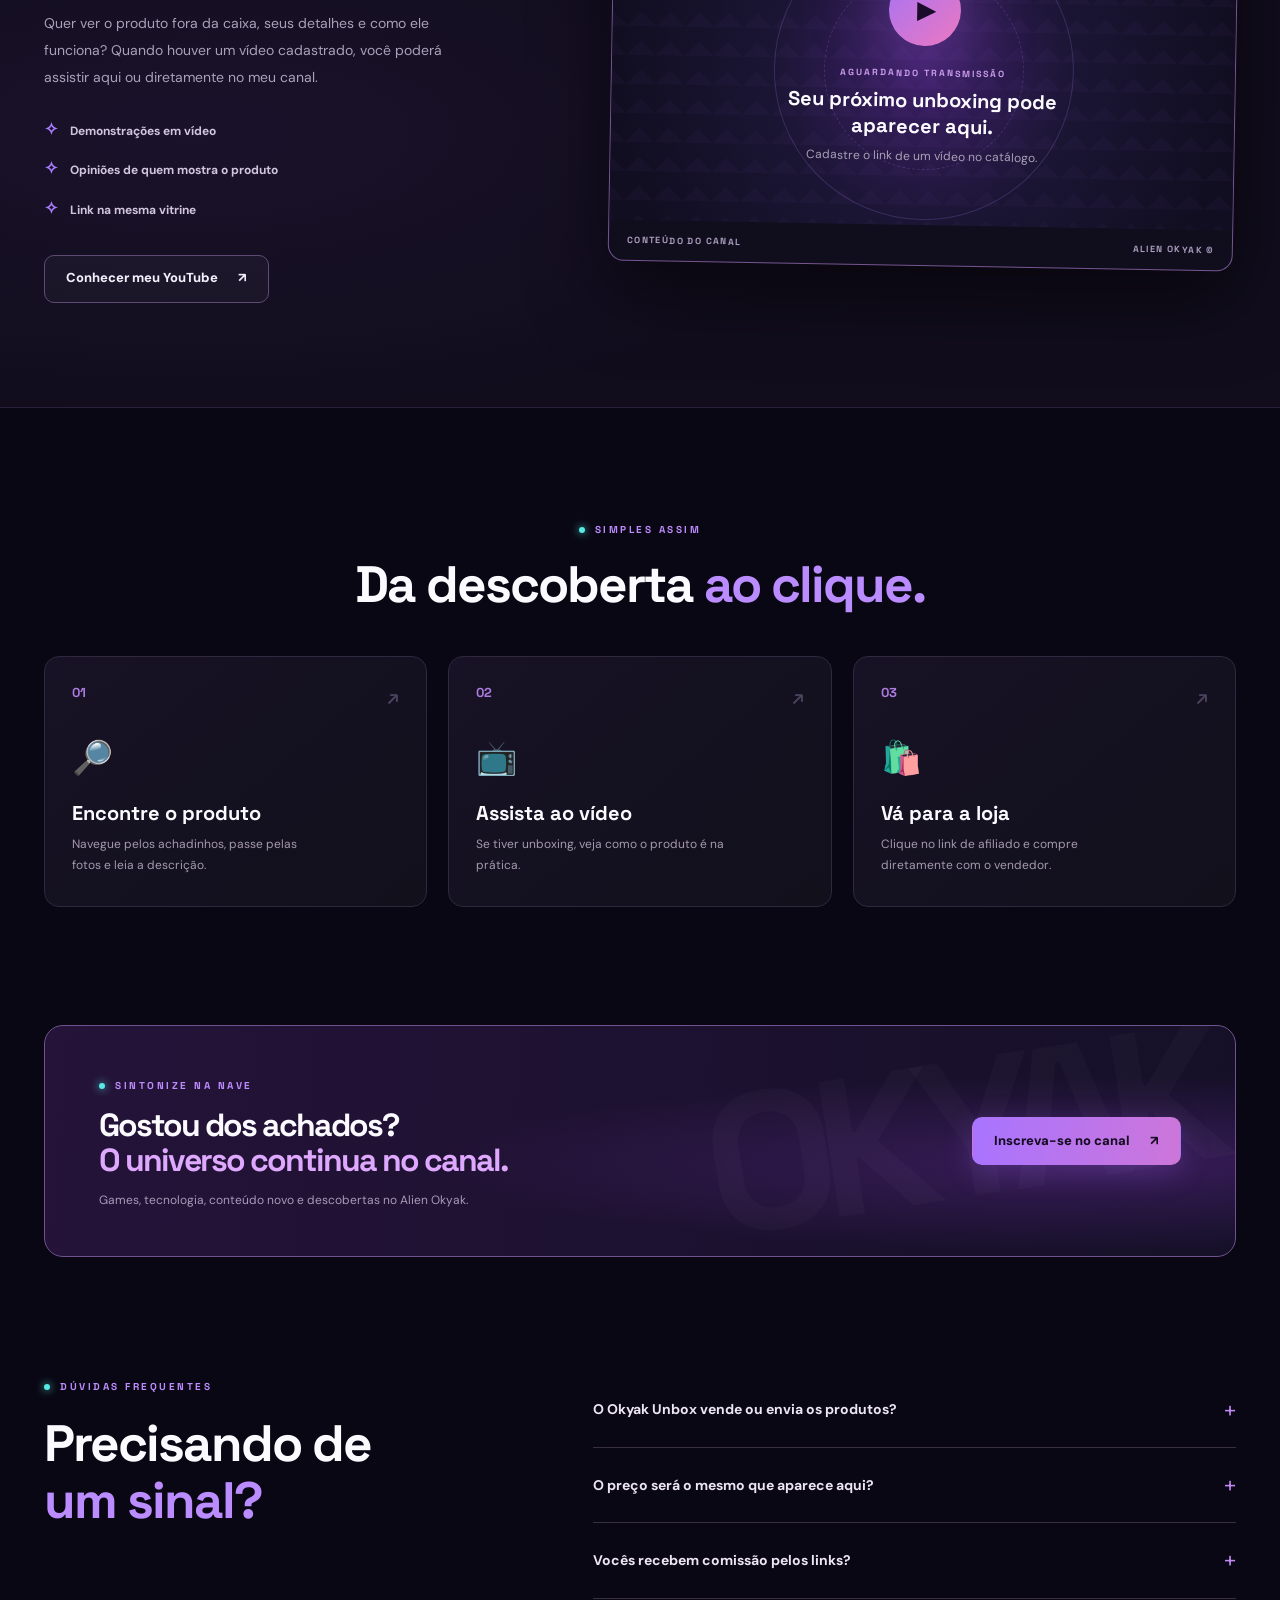
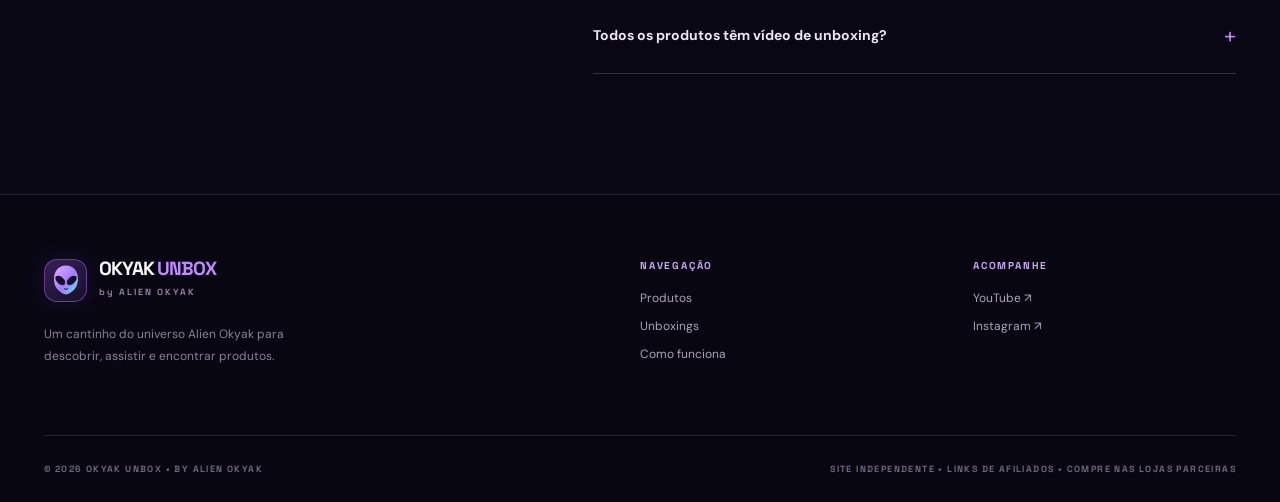
==== commit 7c8d46f6: "Set product card display to none Hide product card by default using CSS." ====
--- a/index.html
+++ b/index.html
@@ -317,7 +317,7 @@
              VÍDEO DO YOUTUBE (opcional): data-youtube="https://youtu.be/ID"
              CATEGORIA / FILTRO: data-category="Acessórios"
              ===================================================== -->
-        <article class="product-card" data-category="Acessórios" data-youtube="">
+          <article class="product-card" data-category="Acessórios" data-youtube="" style="display: none;">
           <div class="product-gallery">
             <div class="product-image">
               <div class="gallery-slides">
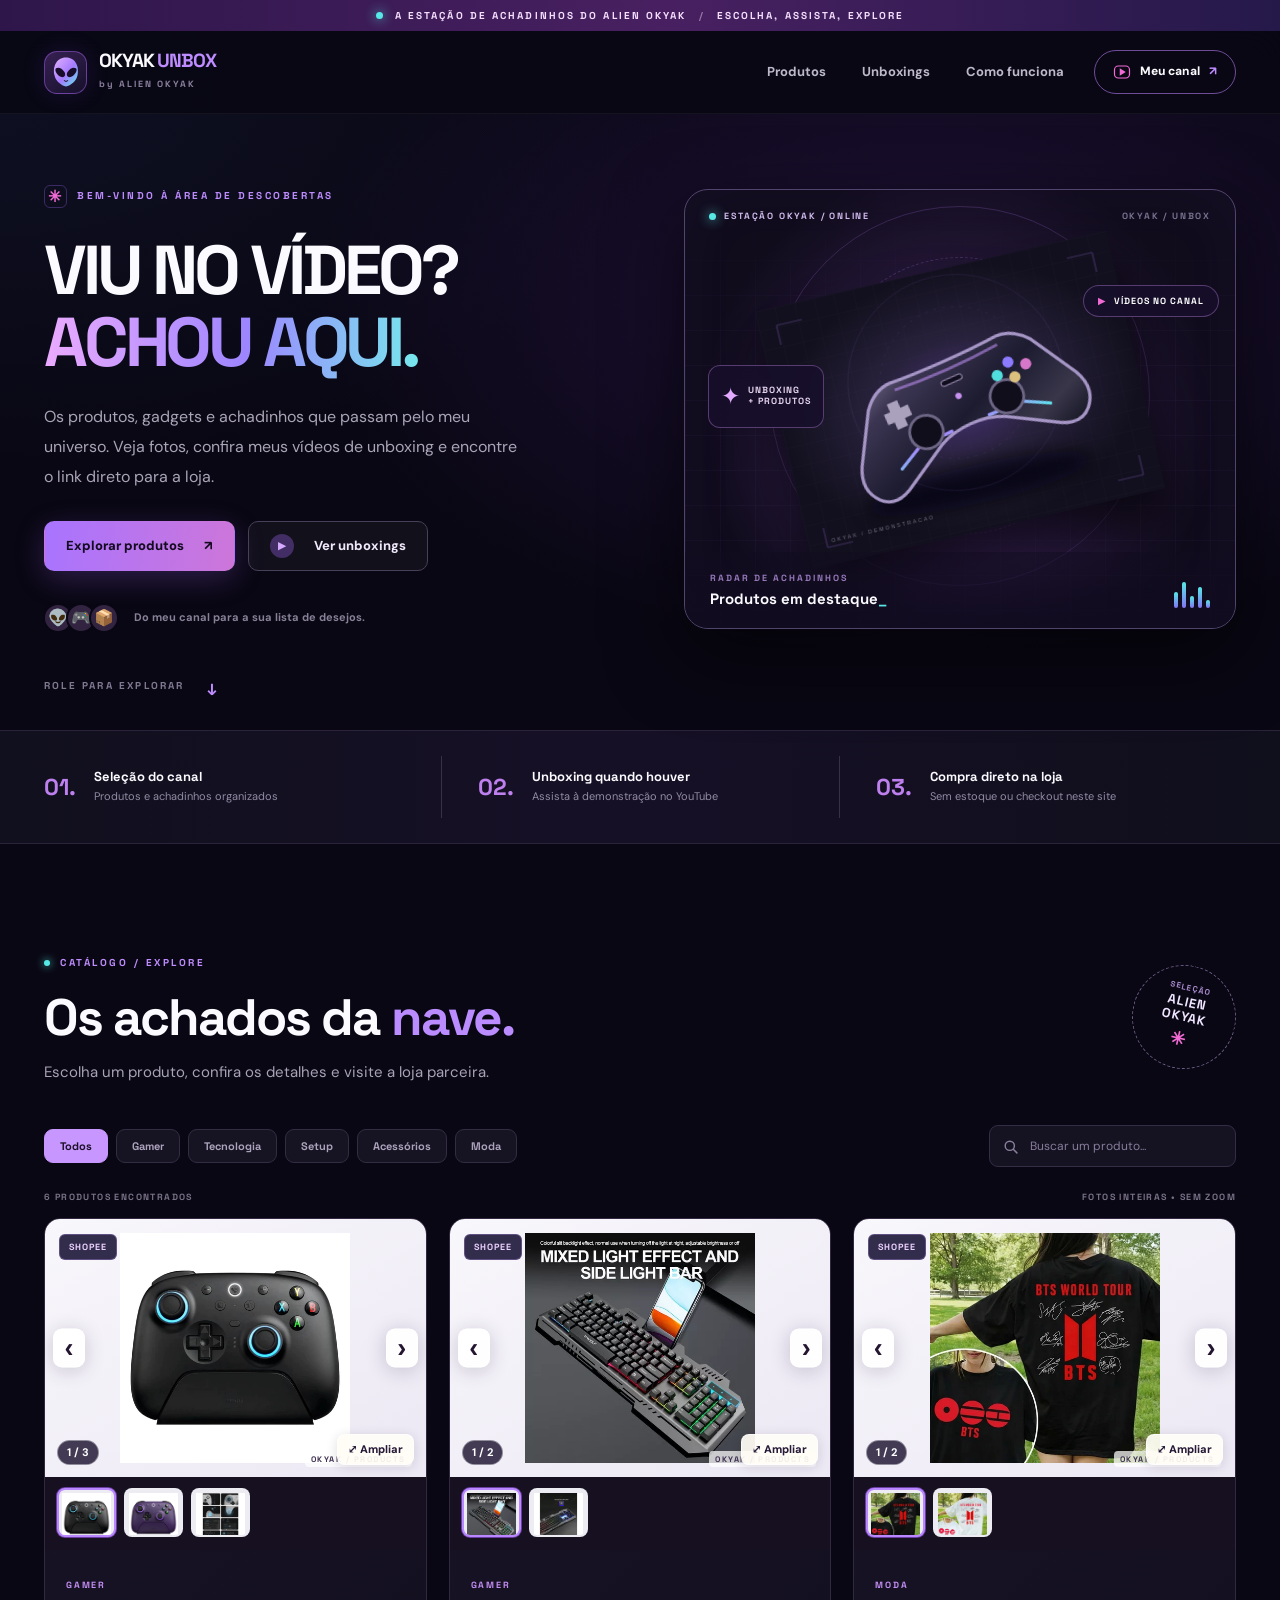
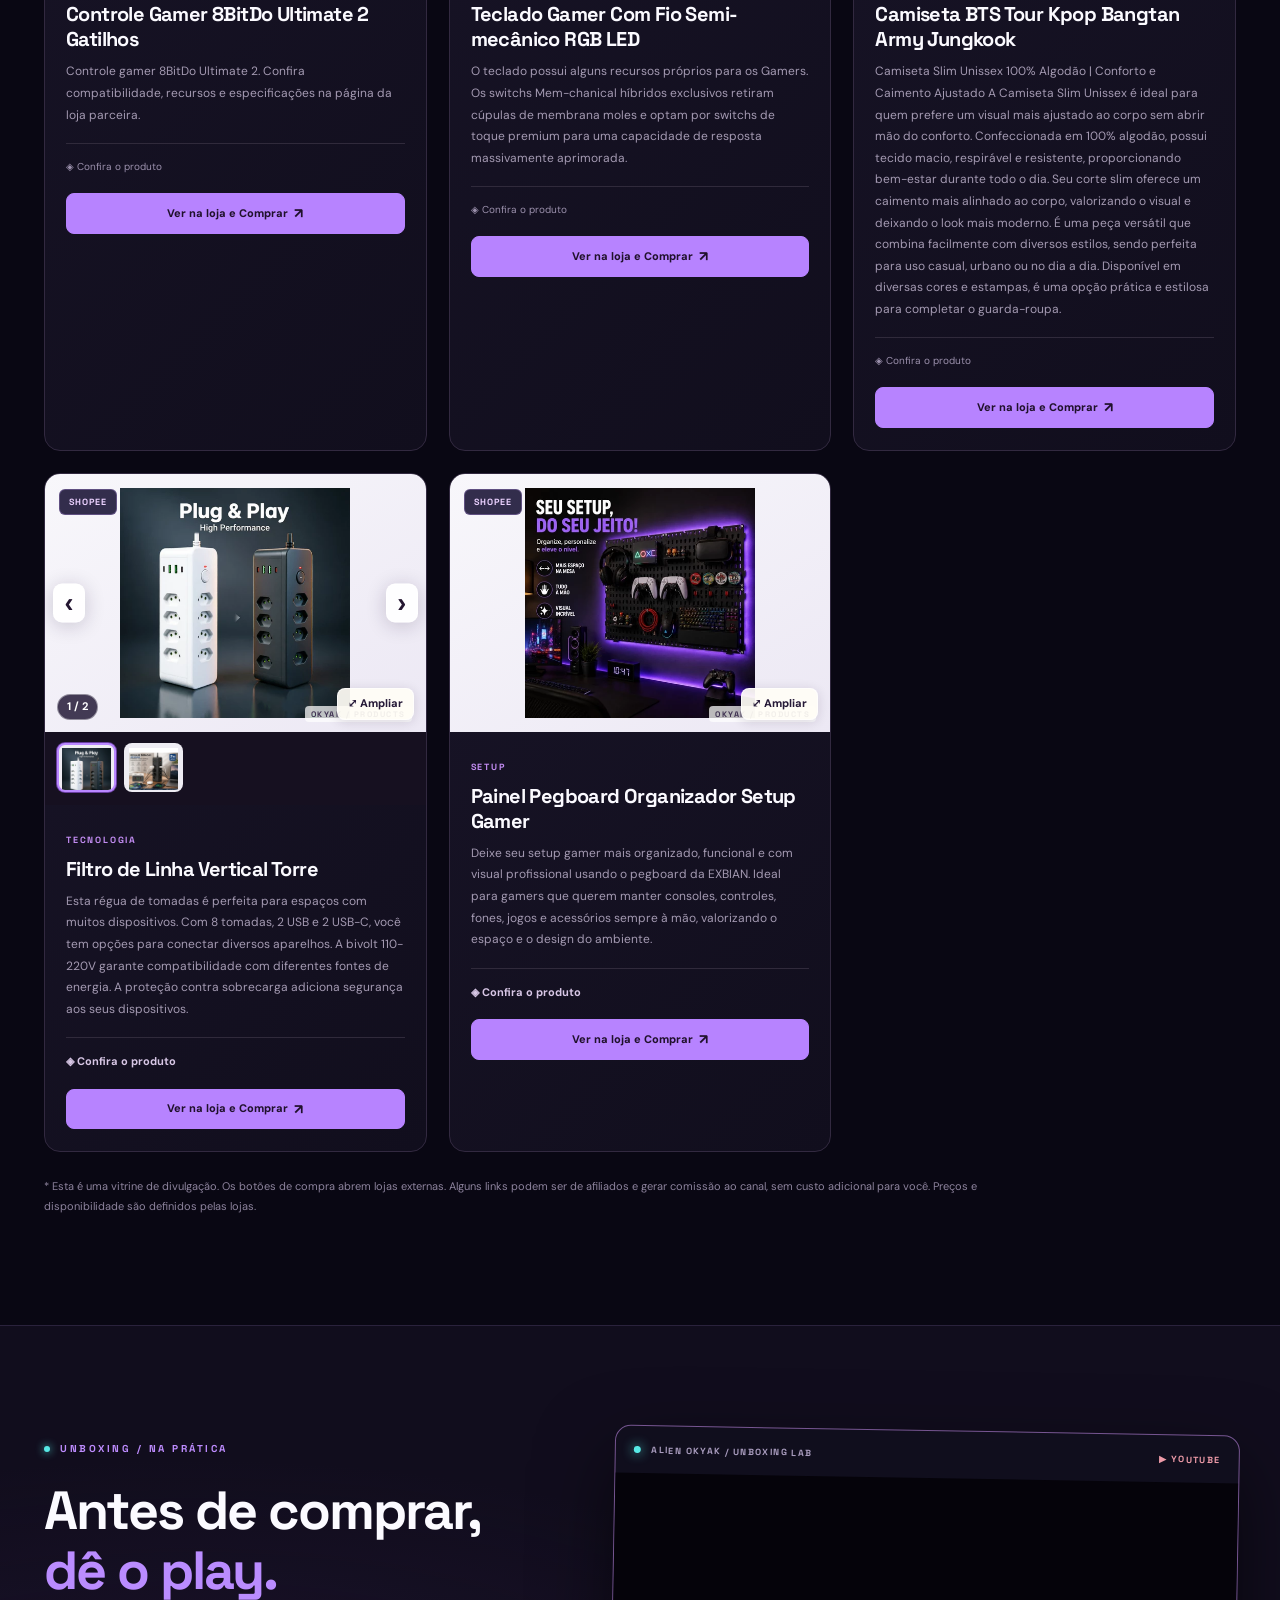
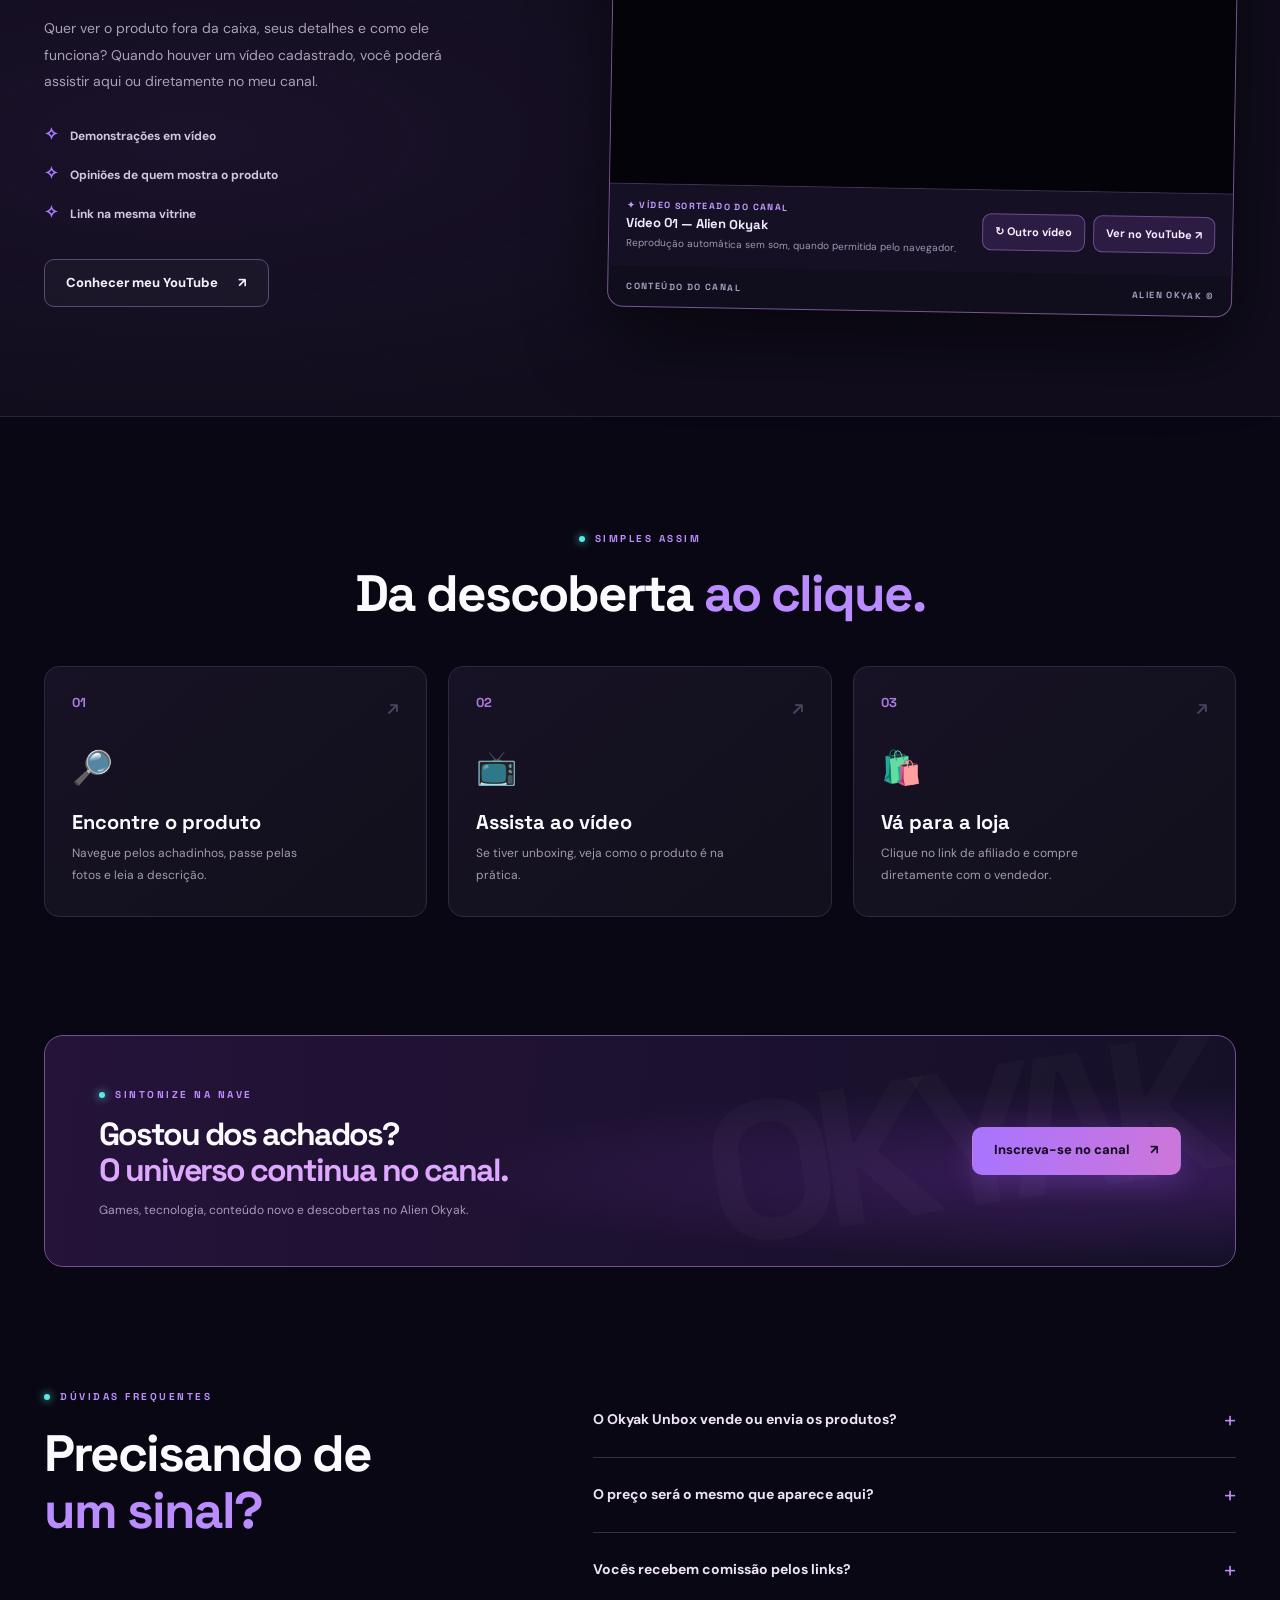
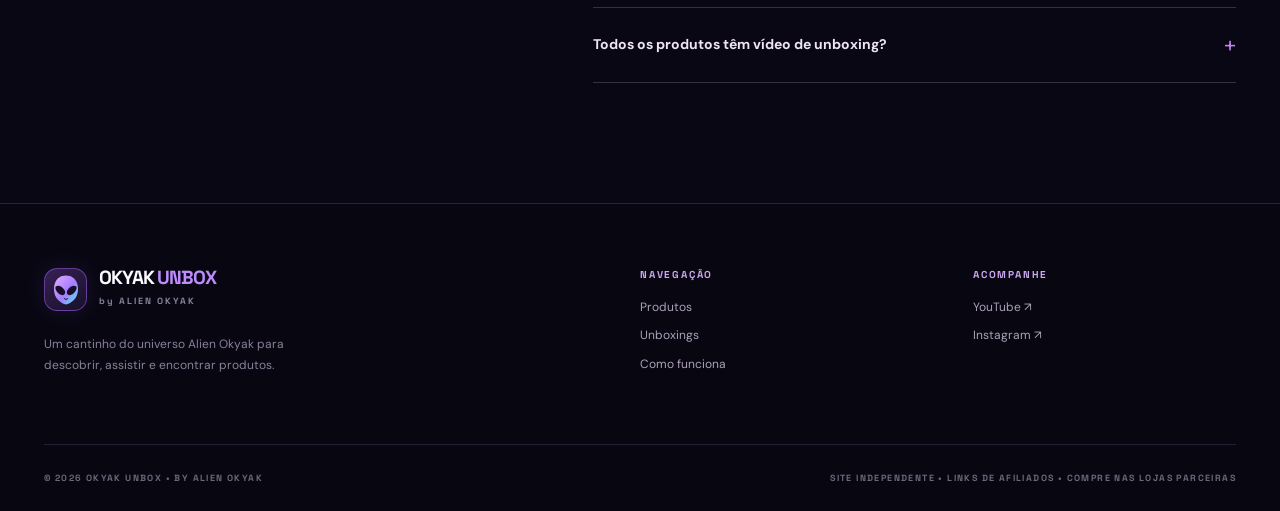
==== commit 9abb189a: "Add files via upload" ====
--- a/index.html
+++ b/index.html
@@ -364,7 +364,15 @@
       <p class="disclosure-inline">* Esta é uma vitrine de divulgação. Os botões de compra abrem lojas externas. Alguns links podem ser de afiliados e gerar comissão ao canal, sem custo adicional para você. Preços e disponibilidade são definidos pelas lojas.</p>
     </section>
 
-    <section class="video-section" id="videos"><div class="shell video-layout"><div class="video-left"><span class="section-kicker"><span></span> UNBOXING / NA PRÁTICA</span><h2>Antes de comprar,<br><em>dê o play.</em></h2><p>Quer ver o produto fora da caixa, seus detalhes e como ele funciona? Quando houver um vídeo cadastrado, você poderá assistir aqui ou diretamente no meu canal.</p><div class="video-perks"><span><b>✧</b> Demonstrações em vídeo</span><span><b>✧</b> Opiniões de quem mostra o produto</span><span><b>✧</b> Link na mesma vitrine</span></div><a href="https://www.youtube.com/@Alien_Okyak/videos" target="_blank" rel="noopener noreferrer" class="btn btn-outline">Conhecer meu YouTube <span aria-hidden="true">↗</span></a></div><div class="video-showcase"><div class="video-showcase-head"><span><i></i> ALIEN OKYAK / UNBOXING LAB</span><span>▶ YOUTUBE</span></div><div class="video-stage" id="featured-video"><span class="stage-orbit stage-orbit-1"></span><span class="stage-orbit stage-orbit-2"></span><div class="stage-inner"><div class="stage-play">▶</div><small>AGUARDANDO TRANSMISSÃO</small><strong>Seu próximo unboxing pode aparecer aqui.</strong><span>Cadastre o link de um vídeo no catálogo.</span></div></div><div class="video-showcase-foot"><span>CONTEÚDO DO CANAL</span><span>ALIEN OKYAK ©</span></div></div></div></section>
+    <section class="video-section" id="videos"><div class="shell video-layout"><div class="video-left"><span class="section-kicker"><span></span> UNBOXING / NA PRÁTICA</span><h2>Antes de comprar,<br><em>dê o play.</em></h2><p>Quer ver o produto fora da caixa, seus detalhes e como ele funciona? Quando houver um vídeo cadastrado, você poderá assistir aqui ou diretamente no meu canal.</p><div class="video-perks"><span><b>✧</b> Demonstrações em vídeo</span><span><b>✧</b> Opiniões de quem mostra o produto</span><span><b>✧</b> Link na mesma vitrine</span></div><a href="https://www.youtube.com/@Alien_Okyak/videos" target="_blank" rel="noopener noreferrer" class="btn btn-outline">Conhecer meu YouTube <span aria-hidden="true">↗</span></a></div><div class="video-showcase"><div class="video-showcase-head"><span><i></i> ALIEN OKYAK / UNBOXING LAB</span><span>▶ YOUTUBE</span></div><div class="video-stage" id="featured-video"><span class="stage-orbit stage-orbit-1"></span><span class="stage-orbit stage-orbit-2"></span><div class="stage-inner"><div class="stage-play">▶</div><small>AGUARDANDO TRANSMISSÃO</small><strong>Vídeos do Alien Okyak, escolhidos para você.</strong><span>Escolhendo um vídeo para reproduzir...</span></div></div><!-- CONTROLES: o site escolhe um vídeo aleatório da lista abaixo. -->
+<div class="random-video-controls" id="random-video-controls" hidden>
+  <div class="random-video-meta"><span class="random-video-tag">✦ VÍDEO SORTEADO DO CANAL</span><strong id="random-video-title">Vídeo do Alien Okyak</strong><small>Reprodução automática sem som, quando permitida pelo navegador.</small></div>
+  <div class="random-video-buttons">
+    <button type="button" class="random-video-next" id="random-video-next" aria-label="Sortear outro vídeo do canal">↻ Outro vídeo</button>
+    <a class="random-video-open" id="random-video-open" href="https://www.youtube.com/@Alien_Okyak/videos" target="_blank" rel="noopener noreferrer">Ver no YouTube ↗</a>
+  </div>
+</div>
+<div class="video-showcase-foot"><span>CONTEÚDO DO CANAL</span><span>ALIEN OKYAK ©</span></div></div></div></section>
 
     <section id="como-funciona" class="how shell"><div class="how-header"><span class="section-kicker"><span></span> SIMPLES ASSIM</span><h2>Da descoberta <em>ao clique.</em></h2></div><div class="steps"><article class="step"><span class="step-number">01 <b>↗</b></span><div class="step-emoji">🔎</div><h3>Encontre o produto</h3><p>Navegue pelos achadinhos, passe pelas fotos e leia a descrição.</p></article><article class="step"><span class="step-number">02 <b>↗</b></span><div class="step-emoji">📺</div><h3>Assista ao vídeo</h3><p>Se tiver unboxing, veja como o produto é na prática.</p></article><article class="step"><span class="step-number">03 <b>↗</b></span><div class="step-emoji">🛍️</div><h3>Vá para a loja</h3><p>Clique no link de afiliado e compre diretamente com o vendedor.</p></article></div></section>
 
@@ -391,6 +399,23 @@
     <div class="photo-dialog-footer" id="photo-dialog-count">1 / 1</div>
   </dialog>
   <!-- Produtos editáveis no próprio index.html. Alternativamente, use editor.html. -->
+  <!-- ===========================================================
+       VÍDEOS DO CANAL PARA SORTEIO — EDITE SÓ ESTA LISTA!
+       Cole um link real do YouTube em cada campo "url".
+       Você pode adicionar/remover quantas entradas quiser, separadas por vírgula.
+       Os 3 links iniciais foram compartilhados no perfil público
+       @Alien_Okyak, que aponta para o canal, mas confirme se são
+       uploads seus antes de publicar.
+       A cada abertura da página, um deles é escolhido aleatoriamente.
+       Se não houver vídeos válidos, o site mostra mensagem de cadastro.
+       =========================================================== -->
+  <script type="application/json" id="okyak-videos-list">
+  [
+    {"url":"https://youtu.be/CWUZqX2px-I","titulo":"Vídeo 01 — Alien Okyak"},
+    {"url":"https://youtu.be/ujE66oWWpU4","titulo":"GTA V • Halloween"},
+    {"url":"https://youtu.be/KF1iTWxEw-U","titulo":"Fortnite • Alien Okyak"}
+  ]
+  </script>
   <script src="app.js"></script>
 </body>
 </html>
--- a/style.css
+++ b/style.css
@@ -159,3 +159,37 @@
   }
   .photo-dialog-arrow { width: 32px; height: 44px; }
 }
+
+/* ================================================================
+   VITRINE DE VÍDEOS ALEATÓRIOS — ALIEN OKYAK
+   Player ocupa toda a área sem distorção nem sobreposições.
+   ================================================================ */
+.video-stage.has-random-video {background:#05030a;}
+.video-stage.has-random-video::before {display:none;}
+.video-stage.has-random-video iframe {
+  display:block;width:100%;height:100%;position:absolute;inset:0;
+  border:0;z-index:3;object-fit:contain;
+}
+.random-video-controls {
+  padding:15px 17px;display:flex;justify-content:space-between;align-items:center;
+  flex-wrap:wrap;gap:12px;background:#161024;border-top:1px solid #433252;
+}
+.random-video-controls[hidden] {display:none!important;}
+.random-video-meta {display:flex;flex-direction:column;gap:3px;min-width:0;flex:1;}
+.random-video-tag {color:#bf9aff;font:700 9px 'Space Grotesk',sans-serif;letter-spacing:1.4px;}
+.random-video-meta strong {font:700 13px/1.4 'Space Grotesk',sans-serif;color:#f3eafd;}
+.random-video-meta small {color:#a195b4;font-size:10px;}
+.random-video-buttons {display:flex;flex-wrap:wrap;gap:8px;align-items:center;}
+.random-video-buttons a,.random-video-buttons button {
+  display:inline-flex;min-height:37px;align-items:center;justify-content:center;
+  border:1px solid #6a4e8d;border-radius:9px;padding:8px 12px;
+  background:#2c1b43;color:#f6edff;font:700 11px 'DM Sans',sans-serif;
+  text-decoration:none;white-space:nowrap;cursor:pointer;
+}
+.random-video-buttons button:hover,.random-video-buttons a:hover {background:#483061;border-color:#b58afa;}
+@media (max-width:600px) {
+  .random-video-controls {align-items:stretch;}
+  .random-video-buttons {width:100%;}
+  .random-video-buttons>* {flex:1;}
+  .video-stage.has-random-video {height:auto;aspect-ratio:16/9;min-height:200px;}
+}
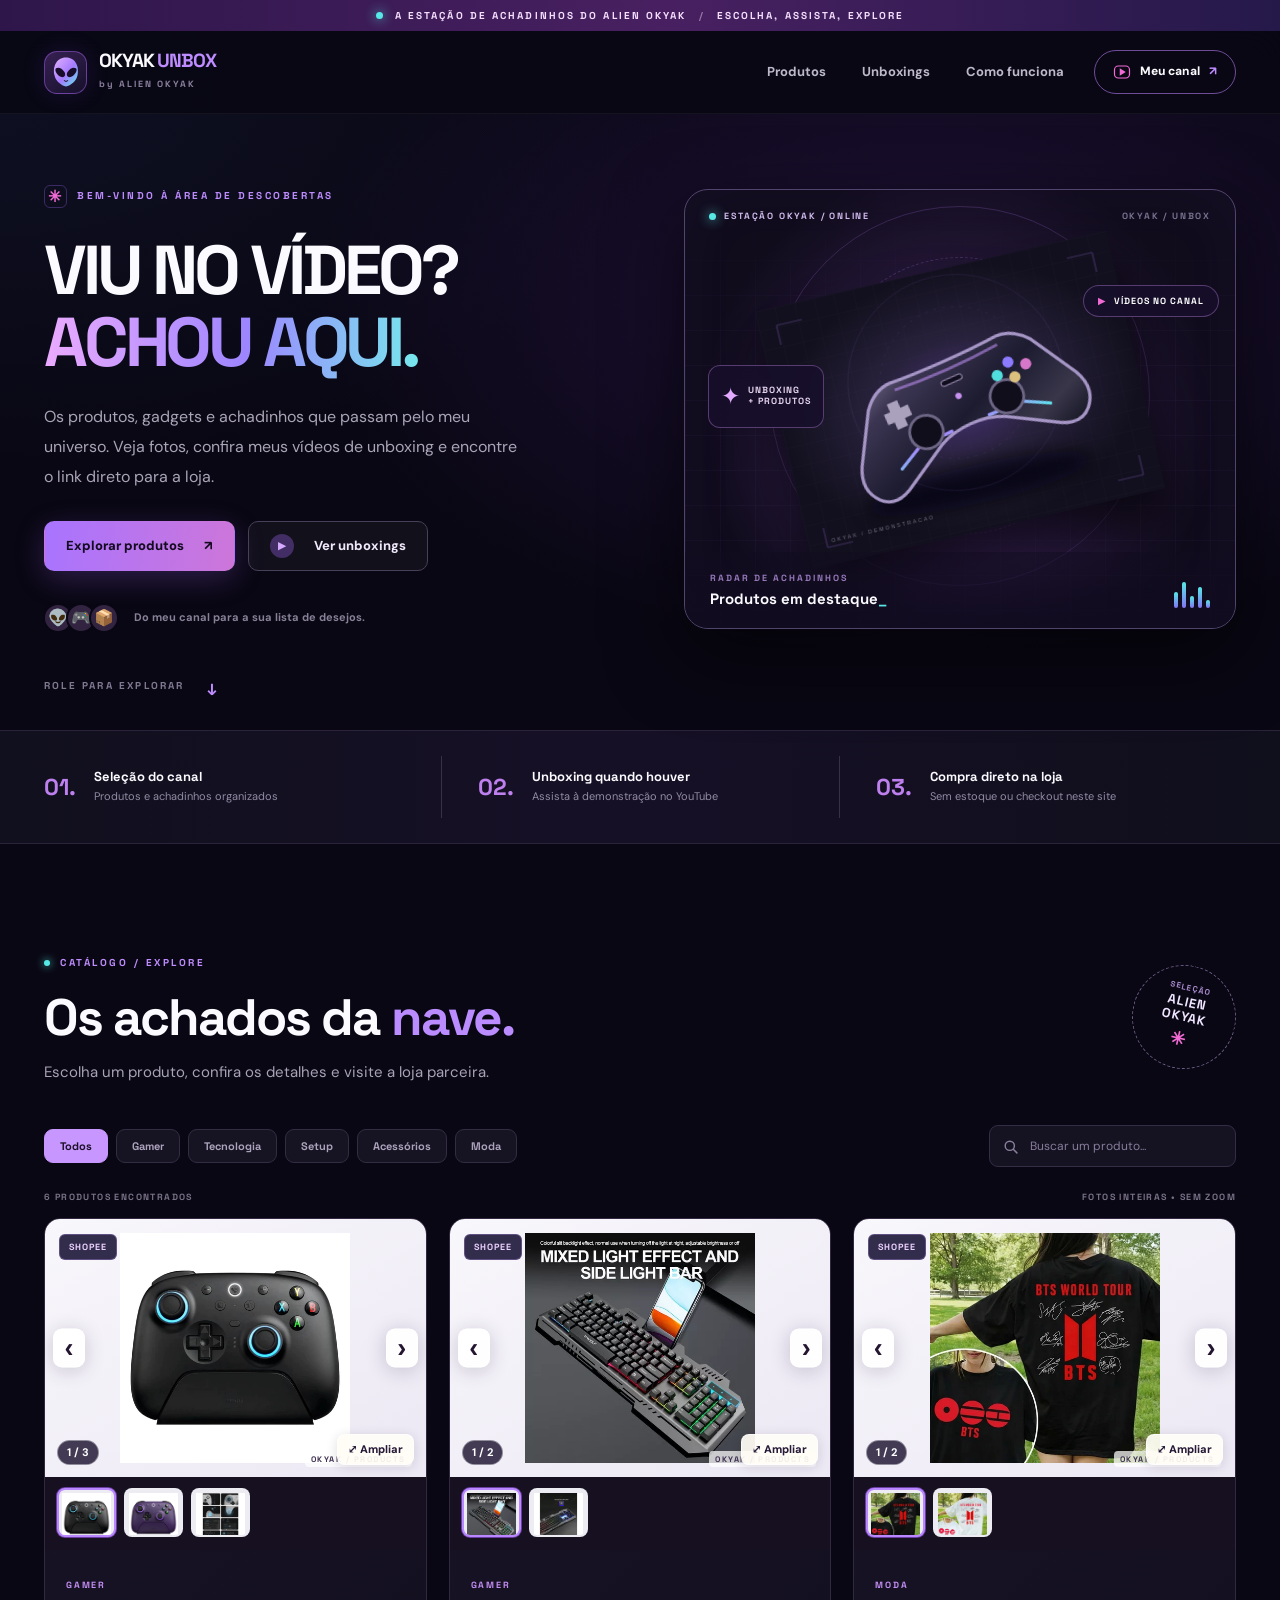
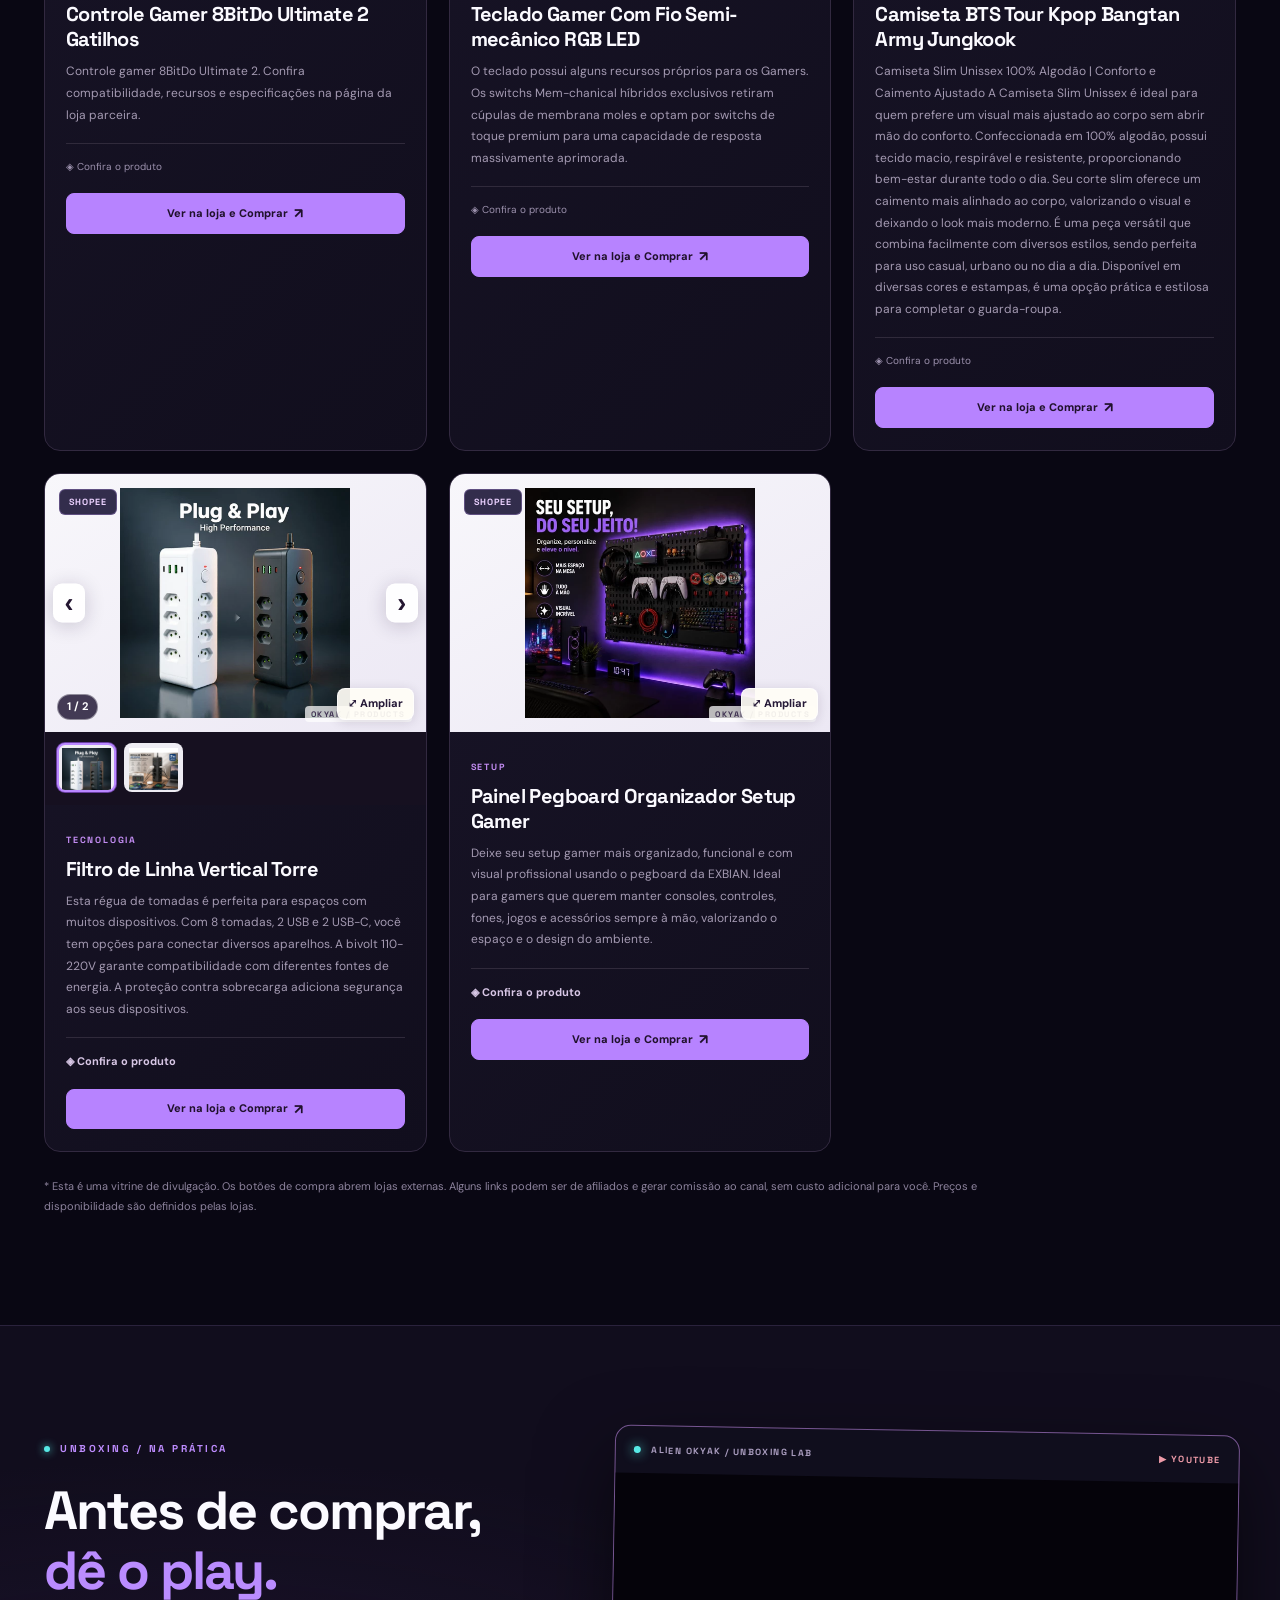
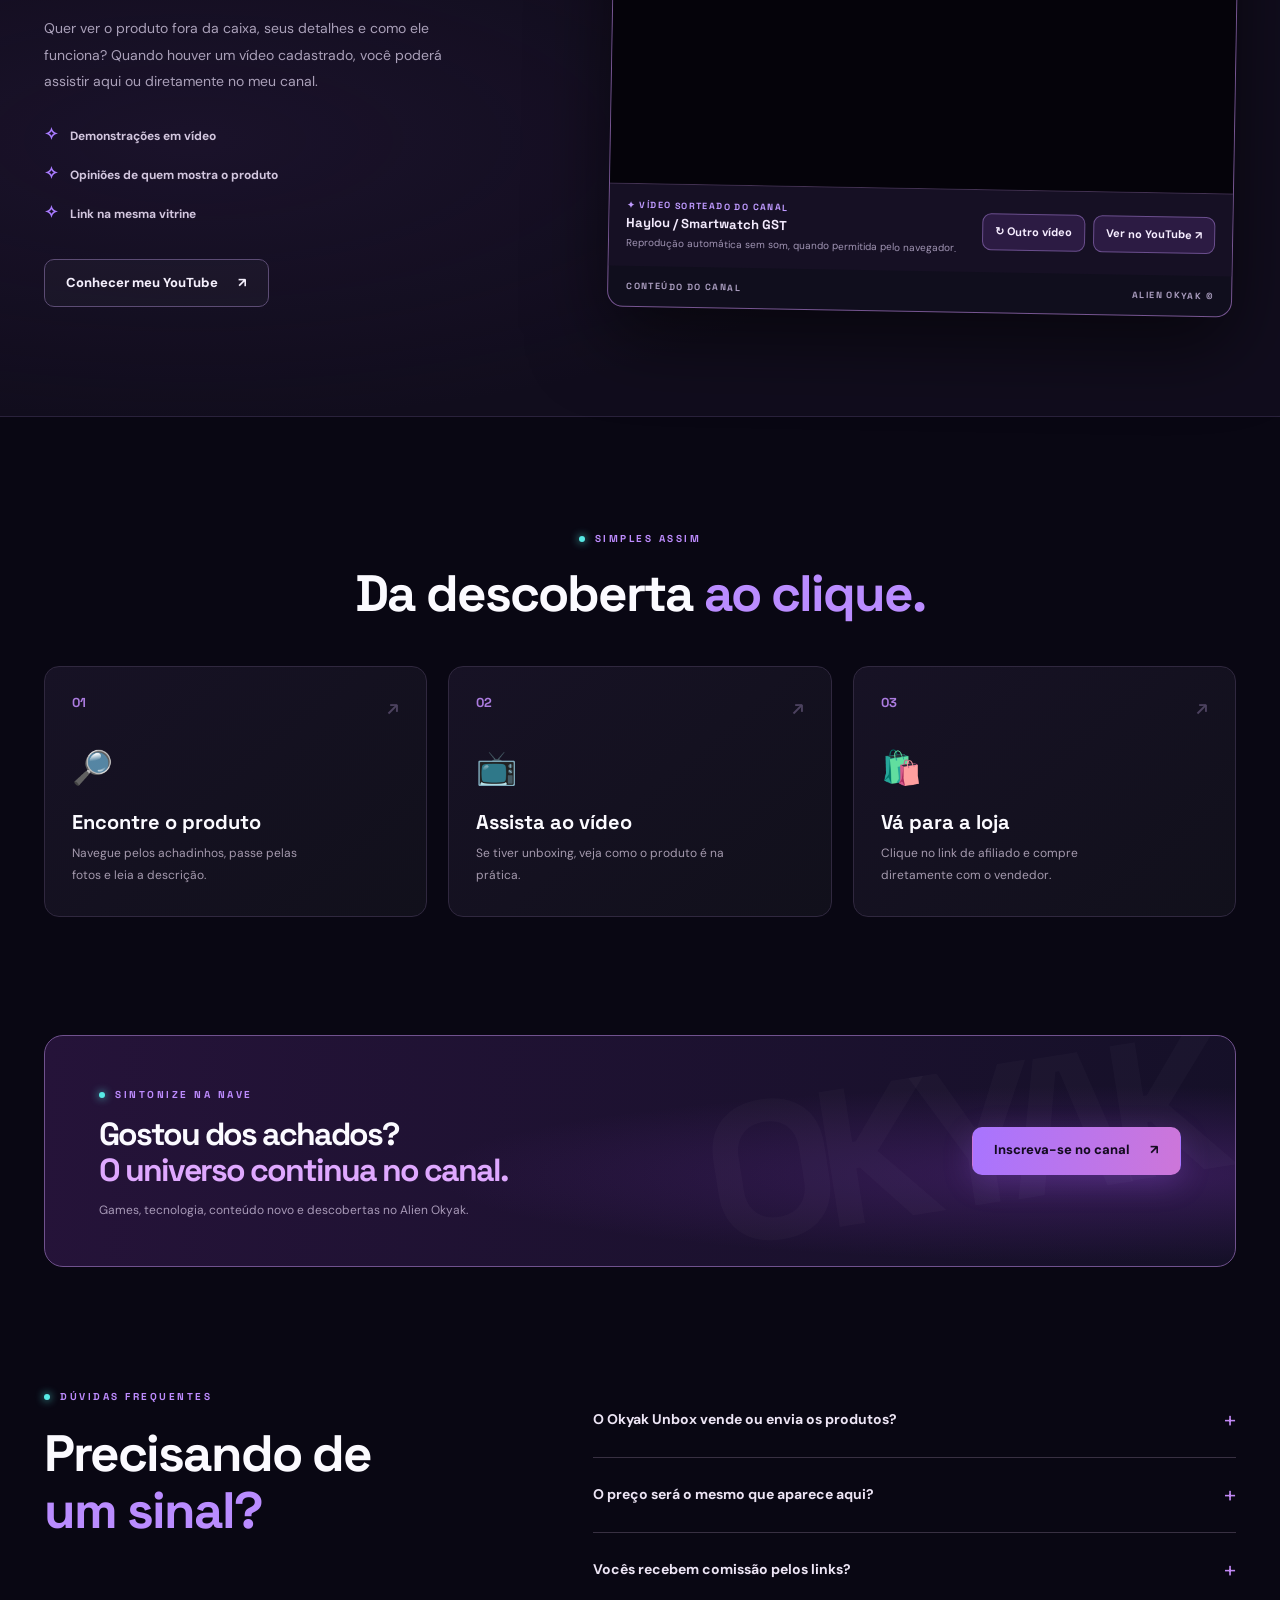
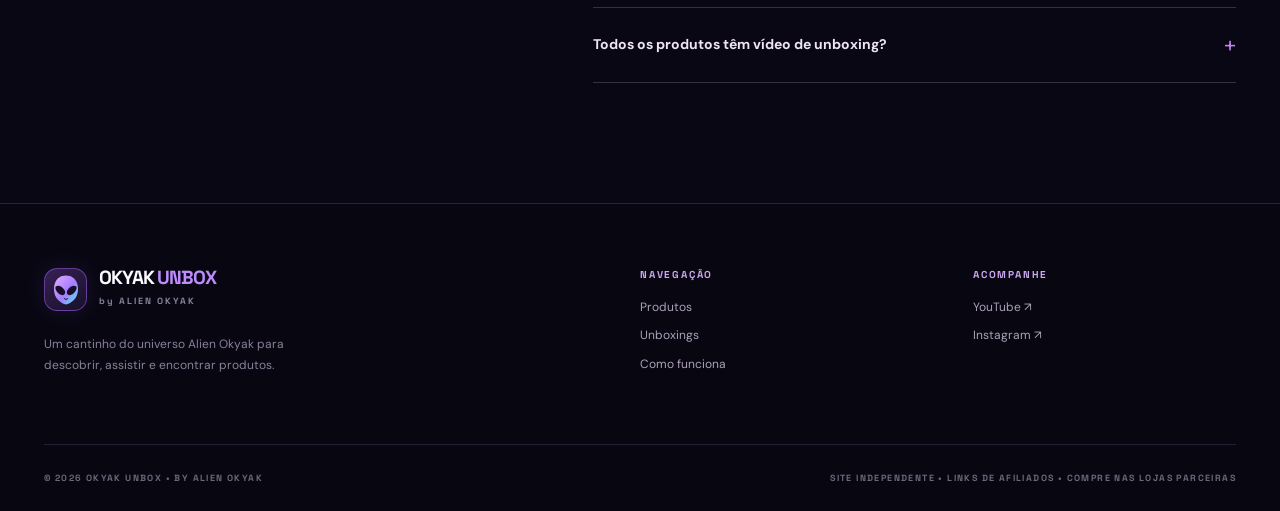
==== commit 2dcbaa93: "Update video list in index.html" ====
--- a/index.html
+++ b/index.html
@@ -411,9 +411,9 @@
        =========================================================== -->
   <script type="application/json" id="okyak-videos-list">
   [
-    {"url":"https://youtu.be/CWUZqX2px-I","titulo":"Vídeo 01 — Alien Okyak"},
-    {"url":"https://youtu.be/ujE66oWWpU4","titulo":"GTA V • Halloween"},
-    {"url":"https://youtu.be/KF1iTWxEw-U","titulo":"Fortnite • Alien Okyak"}
+    {"url":"https://youtu.be/h-kIfu_SWGA?si=aM_qtrW2EPPN6Qjt&t=15","titulo":"Haylou / Smartwatch GST"},
+    {"url":"https://youtu.be/ouBxYlqADcw?si=vfS3NsJ3ZanW7r0R","titulo":"Óculos de Titânio Super Resistente / Glasses Strong"},
+    {"url":"https://youtu.be/NPk3ZcpSNko?si=bnus0MEkFqhkxxuT&t=204","titulo":"GameSir G5 UNBOXING"}
   ]
   </script>
   <script src="app.js"></script>
